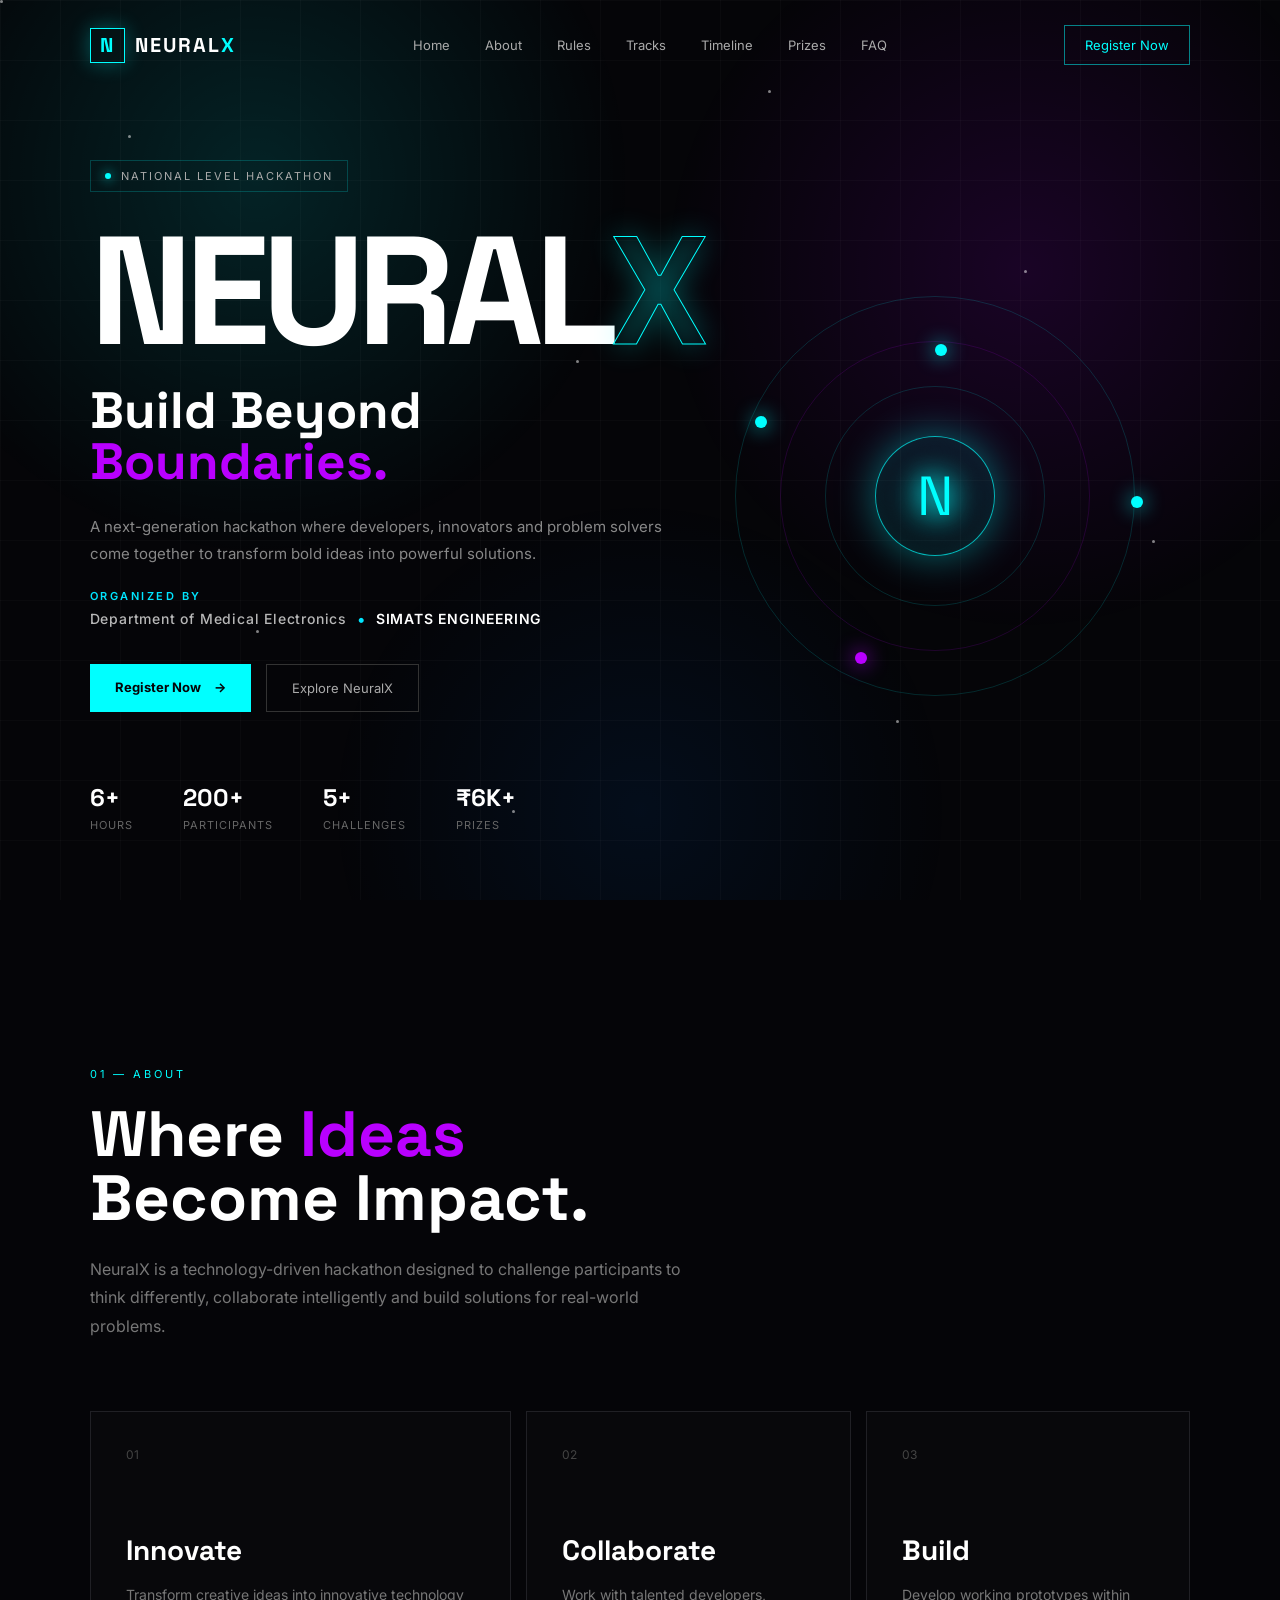
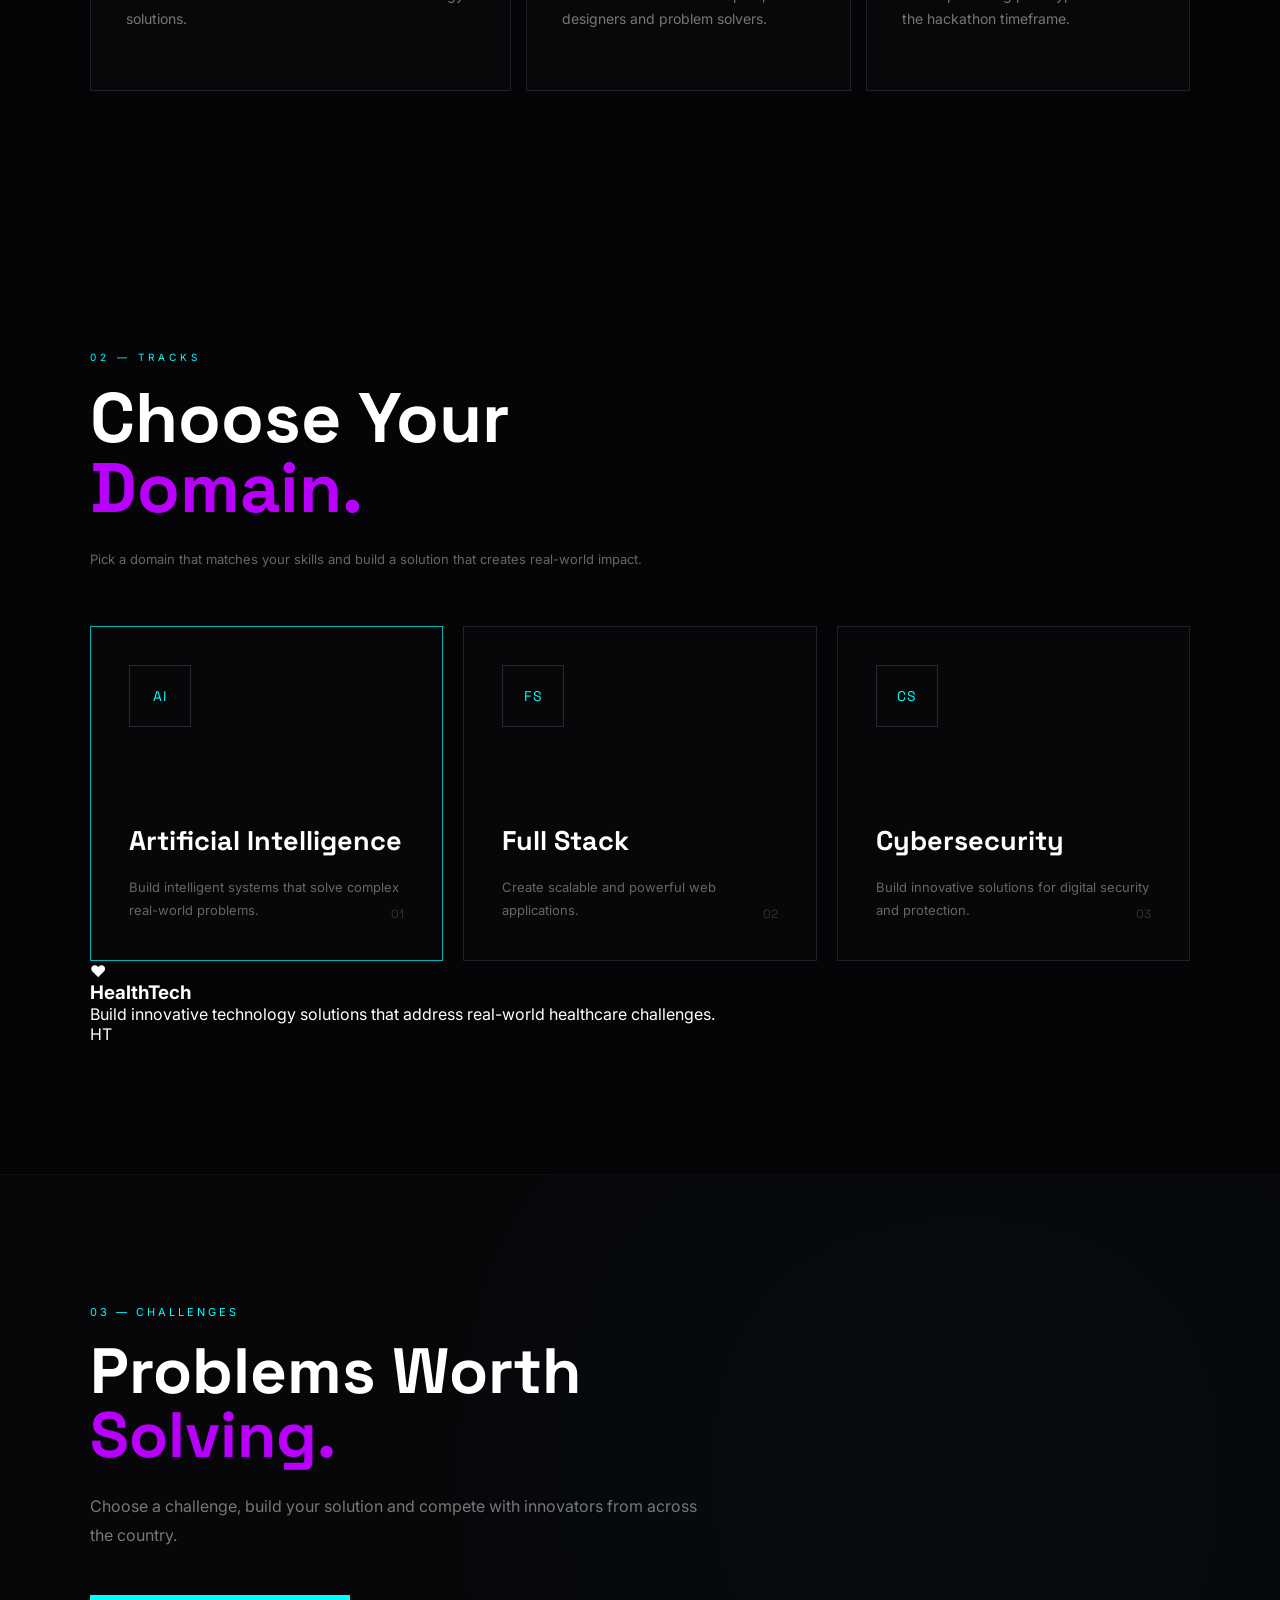
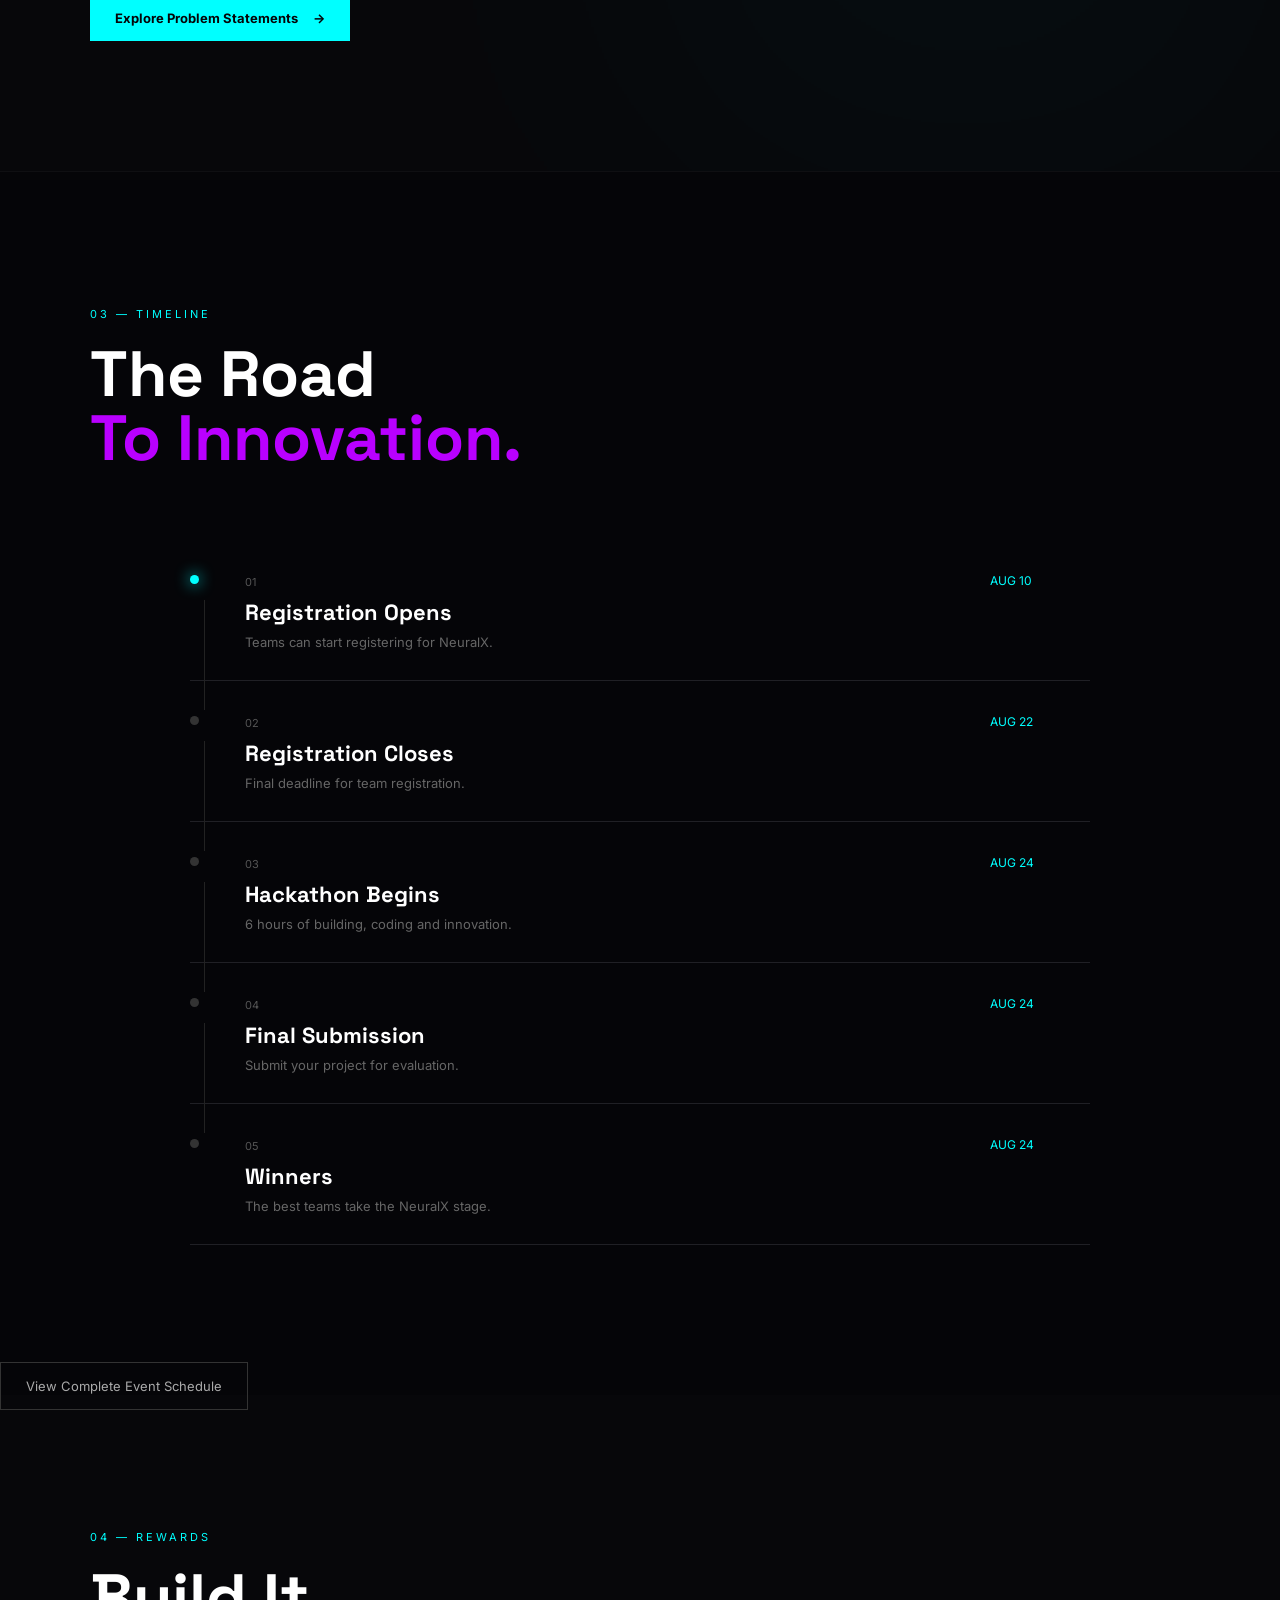
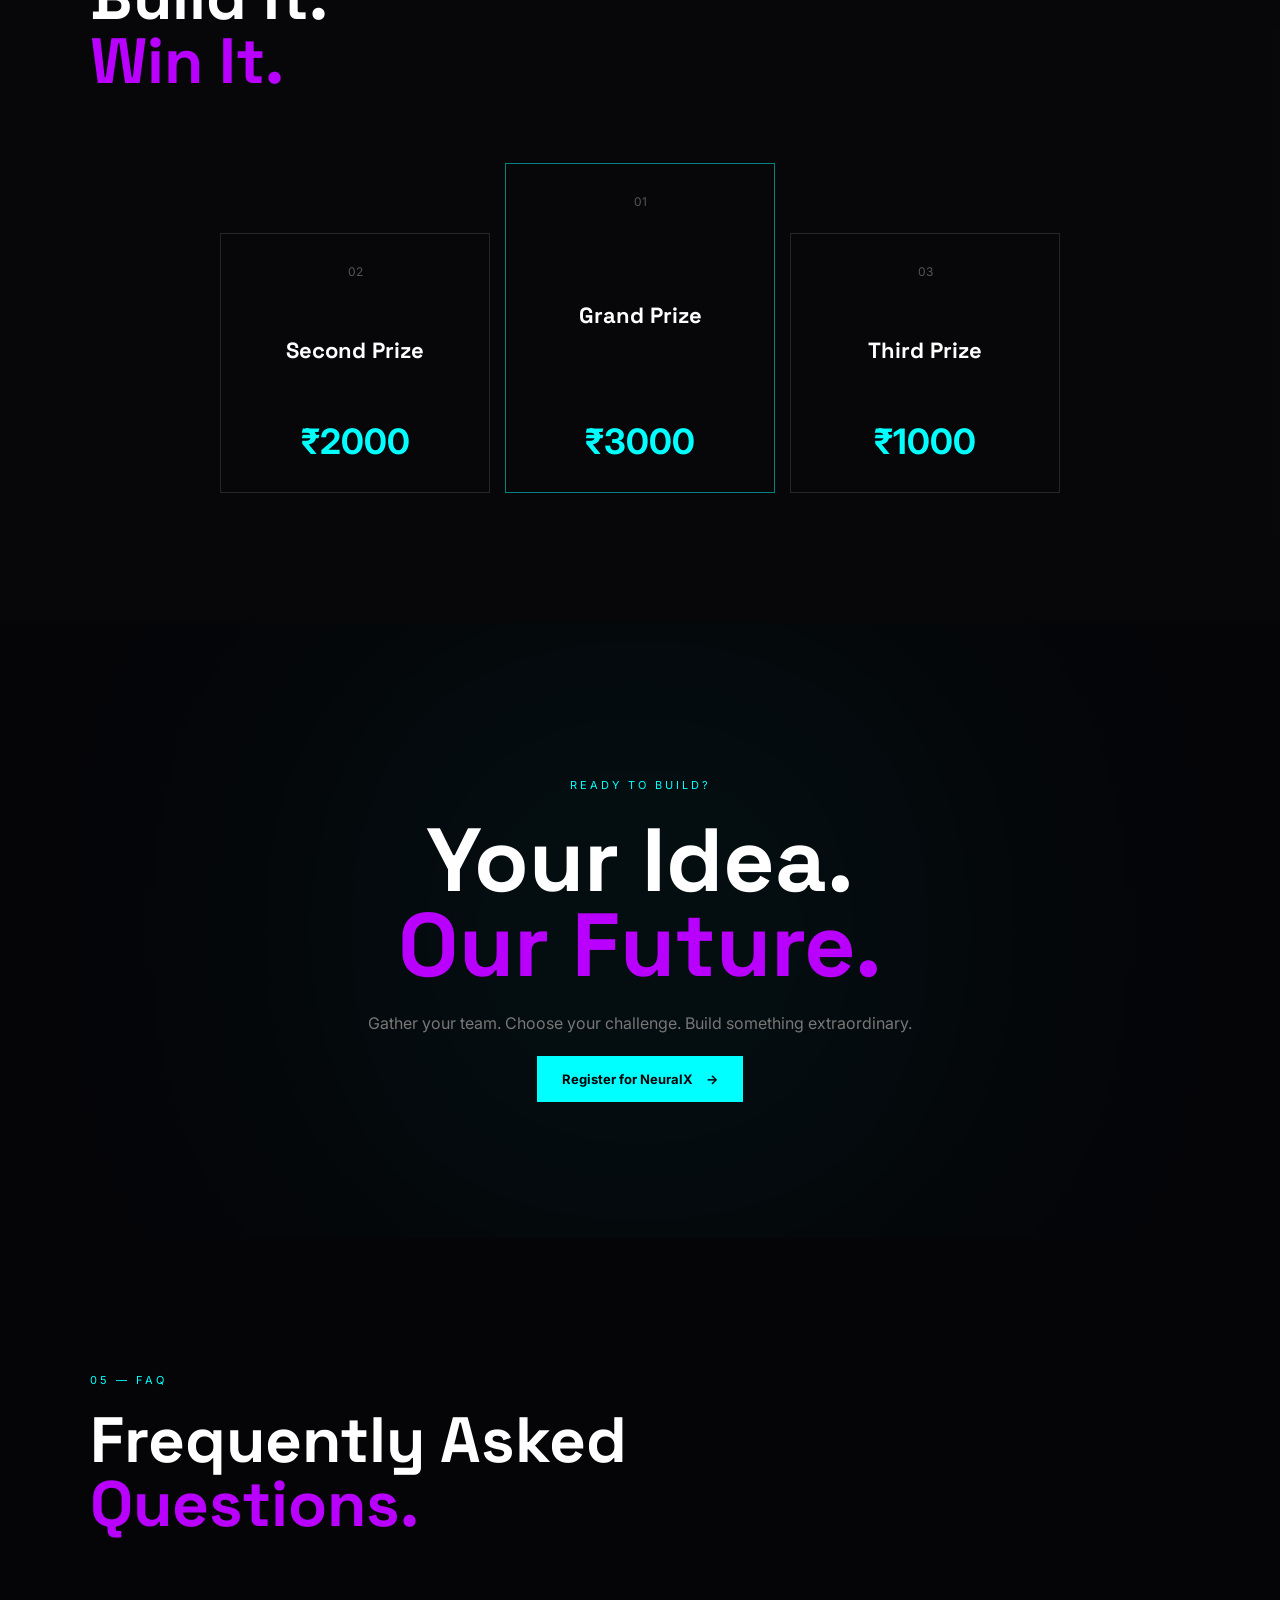
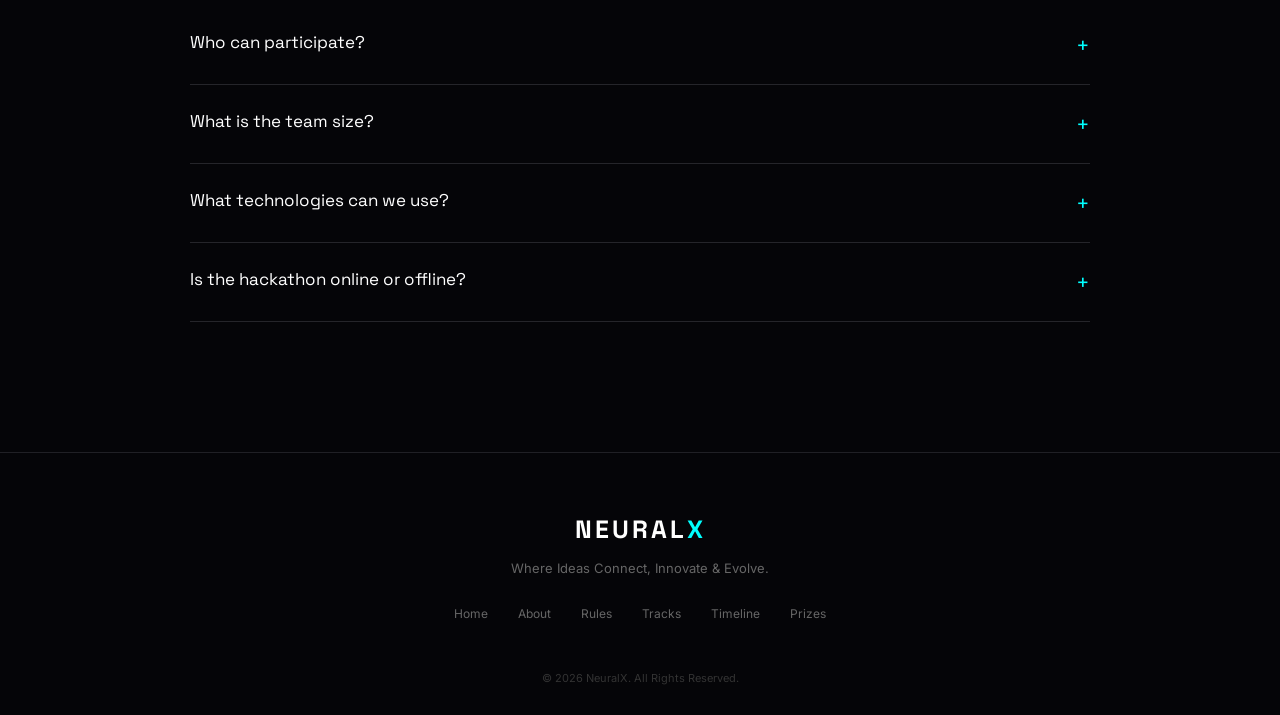
==== index.html @ 3125659c "Add HealthTech domain" ====
<!DOCTYPE html>
<html lang="en">

<head>
    <meta charset="UTF-8">
    <meta name="viewport" content="width=device-width, initial-scale=1.0">

    <title>NeuralX | Hackathon</title>

    <link rel="stylesheet" href="style.css">

    <link
        href="https://fonts.googleapis.com/css2?family=Inter:wght@400;500;600;700;800&family=Space+Grotesk:wght@400;500;600;700&display=swap"
        rel="stylesheet">
</head>

<body>

    <!-- Background -->
    <div class="background-grid"></div>

    <div class="particles">
        <span></span>
        <span></span>
        <span></span>
        <span></span>
        <span></span>
        <span></span>
        <span></span>
        <span></span>
        <span></span>
    </div>

    <!-- Navigation -->
    <header class="navbar">

        <div class="logo">
            <span class="logo-symbol">N</span>
            <span>NEURAL<span>X</span></span>
        </div>

        <nav>
            <a href="#home">Home</a>
            <a href="#about">About</a>
            <a href="pages/rules.html">Rules</a>
            <a href="#tracks">Tracks</a>
            <a href="#timeline">Timeline</a>
            <a href="#prizes">Prizes</a>
            <a href="#faq">FAQ</a>
        </nav>

        <a href="pages/register.html" class="nav-button">
            Register Now
        </a>

    </header>

    <!-- Hero Section -->
    <section class="hero" id="home">

        <div class="hero-content">

            <div class="event-tag">
                <span class="live-dot"></span>
                NATIONAL LEVEL HACKATHON
            </div>

            <h1>
                NEURAL<span>X</span>
            </h1>

            <h2>
                Build Beyond
                <span>Boundaries.</span>
            </h2>

            <p>
                A next-generation hackathon where developers,
                innovators and problem solvers come together to
                transform bold ideas into powerful solutions.
            </p>

            <div class="organizer-text">
    <span class="organizer-label">Organized by</span>
    <div class="organizer-name">
        Department of Medical Electronics
        <span class="organizer-divider">•</span>
        <strong>SIMATS ENGINEERING</strong>
    </div>
</div>

            <div class="hero-buttons">

                <a href="pages/register.html" class="primary-button">
                    Register Now
                    <span>→</span>
                </a>

                <a href="#about" class="secondary-button">
                    Explore NeuralX
                </a>

            </div>

            <div class="hero-info">

                <div>
                    <strong>6+</strong>
                    <span>Hours</span>
                </div>

                <div>
                    <strong>200+</strong>
                    <span>Participants</span>
                </div>

                <div>
                    <strong>5+</strong>
                    <span>Challenges</span>
                </div>

                <div>
                    <strong>₹6K+</strong>
                    <span>Prizes</span>
                </div>

            </div>

        </div>

        <!-- Neural Visual -->
        <div class="neural-visual">

            <div class="core">
                <span>N</span>
            </div>

            <div class="orbit orbit-one"></div>
            <div class="orbit orbit-two"></div>
            <div class="orbit orbit-three"></div>

            <div class="node node-one"></div>
            <div class="node node-two"></div>
            <div class="node node-three"></div>
            <div class="node node-four"></div>

        </div>

    </section>

    <!-- About -->
    <section class="section" id="about">

        <div class="section-heading">

            <span>01 — ABOUT</span>

            <h2>
                Where <span>Ideas</span><br>
                Become Impact.
            </h2>

            <p>
                NeuralX is a technology-driven hackathon designed
                to challenge participants to think differently,
                collaborate intelligently and build solutions
                for real-world problems.
            </p>

        </div>

        <div class="about-grid">

            <div class="about-card large">

                <div class="card-number">
                    01
                </div>

                <h3>
                    Innovate
                </h3>

                <p>
                    Transform creative ideas into innovative
                    technology solutions.
                </p>

            </div>

            <div class="about-card">

                <div class="card-number">
                    02
                </div>

                <h3>
                    Collaborate
                </h3>

                <p>
                    Work with talented developers, designers
                    and problem solvers.
                </p>

            </div>

            <div class="about-card">

                <div class="card-number">
                    03
                </div>

                <h3>
                    Build
                </h3>

                <p>
                    Develop working prototypes within the
                    hackathon timeframe.
                </p>

            </div>

        </div>

    </section>

<!-- ============================= -->
<!-- TRACKS -->
<!-- ============================= -->

<section class="tracks" id="tracks">

    <div class="section-heading">

        <span>
            02 — TRACKS
        </span>

        <h2>
            Choose Your
            <span>Domain.</span>
        </h2>

        <p>
            Pick a domain that matches your
            skills and build a solution that
            creates real-world impact.
        </p>

    </div>


    <div class="tracks-grid">


        <!-- TRACK 01 -->

        <div class="track-card active">

            <div class="track-icon">
                AI
            </div>


            <div class="track-content">

                <span class="track-number">
                    01
                </span>

                <h3>
                    Artificial Intelligence
                </h3>

                <p>
                    Build intelligent systems that
                    solve complex real-world problems.
                </p>

            </div>

        </div>



        <!-- TRACK 02 -->

        <div class="track-card">

            <div class="track-icon">
                FS
            </div>


            <div class="track-content">

                <span class="track-number">
                    02
                </span>

                <h3>
                    Full Stack
                </h3>

                <p>
                    Create scalable and powerful
                    web applications.
                </p>

            </div>

        </div>



        <!-- TRACK 03 -->

        <div class="track-card">

            <div class="track-icon">
                CS
            </div>


            <div class="track-content">

                <span class="track-number">
                    03
                </span>

                <h3>
                    Cybersecurity
                </h3>

                <p>
                    Build innovative solutions for
                    digital security and protection.
                </p>

            </div>

        </div>


    </div>
    <div class="domain-card">
    <div class="domain-icon">
        ❤️
    </div>

    <h3>HealthTech</h3>

    <p>
        Build innovative technology solutions
        that address real-world healthcare
        challenges.
    </p>

    <span class="domain-code">
        HT
    </span>
</div>
    

</section>

<section class="problem-preview">

    <div class="problem-preview-content">

        <div class="section-heading">

            <span>03 — CHALLENGES</span>

            <h2>
                Problems Worth<br>
                <span>Solving.</span>
            </h2>

            <p>
                Choose a challenge, build your solution
                and compete with innovators from across
                the country.
            </p>

        </div>

        <a
            href="pages/problems.html"
            class="primary-button"
        >
            Explore Problem Statements
            <span>→</span>
        </a>

    </div>

</section>

    <!-- Timeline -->
    <section class="section" id="timeline">

        <div class="section-heading">

            <span>03 — TIMELINE</span>

            <h2>
                The Road<br>
                <span>To Innovation.</span>
            </h2>

        </div>

        <div class="timeline">

            <div class="timeline-item active">

                <div class="timeline-dot"></div>

                <div class="timeline-content">

                    <span>01</span>

                    <h3>
                        Registration Opens
                    </h3>

                    <p>
                        Teams can start registering
                        for NeuralX.
                    </p>

                </div>

                <time>
                    AUG 10
                </time>

            </div>

            <div class="timeline-item">

                <div class="timeline-dot"></div>

                <div class="timeline-content">

                    <span>02</span>

                    <h3>
                        Registration Closes
                    </h3>

                    <p>
                        Final deadline for team
                        registration.
                    </p>

                </div>

                <time>
                    AUG 22
                </time>

            </div>

            <div class="timeline-item">

                <div class="timeline-dot"></div>

                <div class="timeline-content">

                    <span>03</span>

                    <h3>
                        Hackathon Begins
                    </h3>

                    <p>
                        6 hours of building,
                        coding and innovation.
                    </p>

                </div>

                <time>
                    AUG 24
                </time>

            </div>

            <div class="timeline-item">

                <div class="timeline-dot"></div>

                <div class="timeline-content">

                    <span>04</span>

                    <h3>
                        Final Submission
                    </h3>

                    <p>
                        Submit your project for
                        evaluation.
                    </p>

                </div>

                <time>
                    AUG 24
                </time>

            </div>

            <div class="timeline-item">

                <div class="timeline-dot"></div>

                <div class="timeline-content">

                    <span>05</span>

                    <h3>
                        Winners
                    </h3>

                    <p>
                        The best teams take
                        the NeuralX stage.
                    </p>

                </div>

                <time>
                    AUG 24
                </time>

            </div>

        </div>

    </section>

    <a
        href="pages/rules.html"
        class="secondary-button"
    >
        View Complete Event Schedule
    </a>

    <!-- Prizes -->
    <section class="section prizes-section" id="prizes">

        <div class="section-heading">

            <span>04 — REWARDS</span>

            <h2>
                Build It.<br>
                <span>Win It.</span>
            </h2>

        </div>

        <div class="prizes">

            <div class="prize-card second">

                <span class="prize-position">
                    02
                </span>

                <h3>
                    Second Prize
                </h3>

                <strong>
                    ₹2000
                </strong>

            </div>

            <div class="prize-card first">

                <span class="prize-position">
                    01
                </span>

                <h3>
                    Grand Prize
                </h3>

                <strong>
                    ₹3000
                </strong>

            </div>

            <div class="prize-card third">

                <span class="prize-position">
                    03
                </span>

                <h3>
                    Third Prize
                </h3>

                <strong>
                    ₹1000
                </strong>

            </div>

        </div>

    </section>

    <!-- Register CTA -->
    <section class="register-section" id="register">

        <div class="register-content">

            <span>
                READY TO BUILD?
            </span>

            <h2>
                Your Idea.<br>
                <span>Our Future.</span>
            </h2>

            <p>
                Gather your team. Choose your challenge.
                Build something extraordinary.
            </p>

            <a
                href="pages/register.html"
                class="primary-button"
            >
                Register for NeuralX
                <span>→</span>
            </a>

        </div>

    </section>

    <!-- FAQ -->
    <section class="section faq-section" id="faq">

        <div class="section-heading">

            <span>05 — FAQ</span>

            <h2>
                Frequently Asked<br>
                <span>Questions.</span>
            </h2>

        </div>

        <div class="faq-container">

            <div class="faq-item">

                <button class="faq-question">
                    Who can participate?
                    <span>+</span>
                </button>

                <div class="faq-answer">
                    Students, developers, designers and
                    technology enthusiasts can participate.
                </div>

            </div>

            <div class="faq-item">

                <button class="faq-question">
                    What is the team size?
                    <span>+</span>
                </button>

                <div class="faq-answer">
                    Teams can consist of 2 to 4 members.
                </div>

            </div>

            <div class="faq-item">

                <button class="faq-question">
                    What technologies can we use?
                    <span>+</span>
                </button>

                <div class="faq-answer">
                    You can use any suitable programming
                    language, framework or technology.
                </div>

            </div>

            <div class="faq-item">

                <button class="faq-question">
                    Is the hackathon online or offline?
                    <span>+</span>
                </button>

                <div class="faq-answer">
                    Event mode and venue details will be
                    announced by the organizers.
                </div>

            </div>

        </div>

    </section>

    <!-- Footer -->
    <footer>

        <div class="footer-logo">
            NEURAL<span>X</span>
        </div>

        <p>
            Where Ideas Connect, Innovate & Evolve.
        </p>

        <div class="footer-links">

            <a href="#home">Home</a>
            <a href="#about">About</a>
            <a href="pages/rules.html">Rules</a>
            <a href="#tracks">Tracks</a>
            <a href="#timeline">Timeline</a>
            <a href="#prizes">Prizes</a>

        </div>

        <div class="copyright">
            © 2026 NeuralX. All Rights Reserved.
        </div>

    </footer>

    <script src="script.js"></script>

</body>

</html>
---- style.css ----
* {
    margin: 0;
    padding: 0;
    box-sizing: border-box;
}

html {
    scroll-behavior: smooth;
}

body {
    font-family: "Inter", sans-serif;
    background: #050508;
    color: #ffffff;
    overflow-x: hidden;
}

a {
    text-decoration: none;
    color: inherit;
}


/* ============================= */
/* BACKGROUND */
/* ============================= */

.background-grid {
    position: fixed;
    inset: 0;
    z-index: -5;

    background-image:
        linear-gradient(rgba(255,255,255,0.025) 1px, transparent 1px),
        linear-gradient(90deg, rgba(255,255,255,0.025) 1px, transparent 1px);

    background-size: 60px 60px;
}

.background-grid::after {
    content: "";

    position: absolute;
    inset: 0;

    background:
        radial-gradient(
            circle at 20% 20%,
            rgba(0, 255, 255, 0.12),
            transparent 30%
        ),
        radial-gradient(
            circle at 80% 30%,
            rgba(180, 0, 255, 0.12),
            transparent 30%
        ),
        radial-gradient(
            circle at 50% 90%,
            rgba(0, 120, 255, 0.08),
            transparent 30%
        );
}


/* ============================= */
/* PARTICLES */
/* ============================= */

.particles span {
    position: fixed;

    width: 3px;
    height: 3px;

    background: #ffffff;

    border-radius: 50%;

    opacity: 0.5;

    z-index: -2;

    animation: floatParticle 8s infinite ease-in-out;
}

.particles span:nth-child(1) {
    top: 15%;
    left: 10%;
}

.particles span:nth-child(2) {
    top: 30%;
    left: 80%;
    animation-delay: 1s;
}

.particles span:nth-child(3) {
    top: 70%;
    left: 20%;
    animation-delay: 2s;
}

.particles span:nth-child(4) {
    top: 80%;
    left: 70%;
    animation-delay: 3s;
}

.particles span:nth-child(5) {
    top: 40%;
    left: 45%;
    animation-delay: 4s;
}

.particles span:nth-child(6) {
    top: 60%;
    left: 90%;
    animation-delay: 5s;
}

.particles span:nth-child(7) {
    top: 10%;
    left: 60%;
    animation-delay: 6s;
}

.particles span:nth-child(8) {
    top: 90%;
    left: 40%;
    animation-delay: 7s;
}

@keyframes floatParticle {

    0%,
    100% {
        transform: translateY(0);
        opacity: 0.3;
    }

    50% {
        transform: translateY(-30px);
        opacity: 1;
    }
}


/* ============================= */
/* NAVBAR */
/* ============================= */

.navbar {
    width: 100%;

    display: flex;
    align-items: center;
    justify-content: space-between;

    padding: 25px 7%;

    position: absolute;
    top: 0;
    left: 0;

    z-index: 100;
}

.logo {
    display: flex;
    align-items: center;
    gap: 10px;

    font-family: "Space Grotesk", sans-serif;

    font-size: 20px;
    font-weight: 700;

    letter-spacing: 2px;
}

.logo span span,
.footer-logo span {
    color: #00ffff;
}

.logo-symbol {
    width: 35px;
    height: 35px;

    display: flex;
    align-items: center;
    justify-content: center;

    border: 1px solid #00ffff;

    color: #00ffff;

    box-shadow: 0 0 20px rgba(0,255,255,0.3);
}

.navbar nav {
    display: flex;
    gap: 35px;
}

.navbar nav a {
    color: #aaa;

    font-size: 13px;

    transition: 0.3s;
}

.navbar nav a:hover {
    color: #00ffff;
}

.nav-button {
    padding: 11px 20px;

    border: 1px solid rgba(0,255,255,0.5);

    color: #00ffff;

    font-size: 13px;

    transition: 0.3s;
}

.nav-button:hover {
    background: #00ffff;
    color: #050508;

    box-shadow: 0 0 25px rgba(0,255,255,0.4);
}
/* ============================= */
/* PROBLEM PREVIEW */
/* ============================= */

.problem-preview {
    width: 100%;

    padding: 130px 7%;

    position: relative;

    background: rgba(255, 255, 255, 0.01);

    border-top: 1px solid rgba(255, 255, 255, 0.03);
    border-bottom: 1px solid rgba(255, 255, 255, 0.03);

    overflow: hidden;
}


/* Background glow */

.problem-preview::before {
    content: "";

    position: absolute;

    width: 500px;
    height: 500px;

    top: 50%;
    right: 5%;

    transform: translateY(-50%);

    background: #00ffff;

    filter: blur(180px);

    opacity: 0.04;

    pointer-events: none;
}


/* Content alignment */

.problem-preview-content {
    width: 100%;

    max-width: 1250px;

    margin: 0 auto;

    position: relative;

    z-index: 2;
}


/* Heading */

.problem-preview .section-heading {
    width: 100%;

    max-width: 700px;

    margin-bottom: 35px;
}


/* Heading label */

.problem-preview .section-heading > span {
    display: block;

    margin-bottom: 20px;
}


/* Heading */

.problem-preview .section-heading h2 {
    margin-top: 0;
}


/* Description */

.problem-preview .section-heading p {
    max-width: 620px;

    margin-top: 25px;
}


/* Button */

.problem-preview .primary-button {
    display: inline-flex;

    align-items: center;

    justify-content: center;

    gap: 10px;

    margin-top: 10px;
}


/* Button arrow */

.problem-preview .primary-button span {
    margin-left: 5px;
}


/* ============================= */
/* RESPONSIVE */
/* ============================= */

@media (max-width: 1000px) {

    .problem-preview {
        padding: 110px 7%;
    }

}


@media (max-width: 650px) {

    .problem-preview {
        padding: 90px 5%;
    }

    .problem-preview .section-heading {
        max-width: 100%;
    }

}

/* ============================= */
/* HERO */
/* ============================= */

.hero {
    min-height: 100vh;

    padding: 160px 7% 100px;

    display: flex;
    align-items: center;
    justify-content: space-between;

    position: relative;
}

.hero-content {
    width: 55%;

    position: relative;

    z-index: 2;
}

.event-tag {
    display: inline-flex;
    align-items: center;
    gap: 10px;

    padding: 8px 14px;

    border: 1px solid rgba(0,255,255,0.2);

    color: #aaa;

    font-size: 11px;

    letter-spacing: 2px;
}

.live-dot {
    width: 6px;
    height: 6px;

    border-radius: 50%;

    background: #00ffff;

    box-shadow: 0 0 12px #00ffff;
}

.hero h1 {
    font-family: "Space Grotesk", sans-serif;

    font-size: clamp(70px, 12vw, 170px);

    line-height: 0.9;

    margin-top: 30px;

    letter-spacing: -8px;
}

.hero h1 span {
    color: transparent;

    -webkit-text-stroke: 1px #00ffff;

    text-shadow: 0 0 30px rgba(0,255,255,0.3);
}

.hero h2 {
    font-family: "Space Grotesk", sans-serif;

    font-size: clamp(30px, 4vw, 55px);

    margin-top: 25px;

    line-height: 1;
}

.hero h2 span {
    color: #b900ff;
}

.hero p {
    color: #888;

    max-width: 600px;

    margin-top: 25px;

    line-height: 1.8;

    font-size: 15px;
}

.hero-buttons {
    display: flex;
    gap: 15px;

    margin-top: 35px;
}

.primary-button,
.secondary-button {
    padding: 15px 25px;

    font-size: 13px;

    transition: 0.3s;
}

.primary-button {
    background: #00ffff;

    color: #050508;

    font-weight: 700;
}

.primary-button:hover {
    box-shadow: 0 0 35px rgba(0,255,255,0.5);

    transform: translateY(-3px);
}

.primary-button span {
    margin-left: 10px;
}

.secondary-button {
    border: 1px solid #333;

    color: #aaa;
}

.secondary-button:hover {
    border-color: #b900ff;
    color: #ffffff;
}

.hero-info {
    display: flex;

    gap: 50px;

    margin-top: 70px;
}

.hero-info div {
    display: flex;
    flex-direction: column;

    gap: 5px;
}

.hero-info strong {
    font-size: 24px;

    font-family: "Space Grotesk";
}

.hero-info span {
    color: #666;

    font-size: 11px;

    text-transform: uppercase;

    letter-spacing: 1px;
}


/* ============================= */
/* NEURAL VISUAL */
/* ============================= */

.neural-visual {
    width: 400px;
    height: 400px;

    position: relative;

    margin-right: 5%;
}

.core {
    position: absolute;

    top: 50%;
    left: 50%;

    transform: translate(-50%, -50%);

    width: 120px;
    height: 120px;

    border-radius: 50%;

    display: flex;
    align-items: center;
    justify-content: center;

    background:
        radial-gradient(
            circle,
            rgba(0,255,255,0.3),
            rgba(0,255,255,0.03) 60%,
            transparent 70%
        );

    border: 1px solid rgba(0,255,255,0.7);

    box-shadow:
        0 0 40px rgba(0,255,255,0.4),
        inset 0 0 30px rgba(0,255,255,0.2);

    z-index: 5;
}

.core span {
    font-family: "Space Grotesk";

    font-size: 55px;

    color: #00ffff;

    text-shadow: 0 0 25px #00ffff;
}

.orbit {
    position: absolute;

    top: 50%;
    left: 50%;

    transform: translate(-50%, -50%);

    border: 1px solid rgba(0,255,255,0.15);

    border-radius: 50%;
}

.orbit-one {
    width: 220px;
    height: 220px;

    animation: rotate 12s linear infinite;
}

.orbit-two {
    width: 310px;
    height: 310px;

    border-color: rgba(185,0,255,0.15);

    animation: rotateReverse 18s linear infinite;
}

.orbit-three {
    width: 400px;
    height: 400px;

    animation: rotate 25s linear infinite;
}

.node {
    position: absolute;

    width: 12px;
    height: 12px;

    border-radius: 50%;

    background: #00ffff;

    box-shadow: 0 0 20px #00ffff;

    z-index: 10;
}

.node-one {
    top: 12%;
    left: 50%;
}

.node-two {
    top: 50%;
    right: -2%;
}

.node-three {
    bottom: 8%;
    left: 30%;

    background: #b900ff;

    box-shadow: 0 0 20px #b900ff;
}

.node-four {
    top: 30%;
    left: 5%;
}

@keyframes rotate {

    from {
        transform: translate(-50%, -50%) rotate(0deg);
    }

    to {
        transform: translate(-50%, -50%) rotate(360deg);
    }
}

@keyframes rotateReverse {

    from {
        transform: translate(-50%, -50%) rotate(360deg);
    }

    to {
        transform: translate(-50%, -50%) rotate(0deg);
    }
}


/* ============================= */
/* GENERAL SECTIONS */
/* ============================= */

.section {
    padding: 130px 7%;
}

.section-heading {
    max-width: 700px;

    margin-bottom: 70px;
}

.section-heading > span {
    color: #00ffff;

    font-size: 11px;

    letter-spacing: 3px;
}

.section-heading h2 {
    font-family: "Space Grotesk";

    font-size: clamp(40px, 5vw, 70px);

    line-height: 1;

    margin-top: 20px;
}

.section-heading h2 span {
    color: #b900ff;
}

.section-heading p {
    color: #777;

    line-height: 1.8;

    margin-top: 25px;

    max-width: 600px;
}


/* ============================= */
/* ABOUT */
/* ============================= */

.about-grid {
    display: grid;

    grid-template-columns: 1.3fr 1fr 1fr;

    gap: 15px;
}

.about-card {
    min-height: 280px;

    padding: 35px;

    border: 1px solid #202025;

    background: rgba(255,255,255,0.015);

    position: relative;

    transition: 0.4s;
}

.about-card:hover {
    border-color: #00ffff;

    transform: translateY(-5px);
}

.card-number {
    color: #444;

    font-size: 12px;

    margin-bottom: 70px;
}

.about-card h3 {
    font-family: "Space Grotesk";

    font-size: 28px;
}

.about-card p {
    color: #777;

    line-height: 1.7;

    margin-top: 15px;

    font-size: 14px;
}


/* ============================= */
/* TRACKS */
/* ============================= */

.tracks-section {
    background: rgba(255,255,255,0.01);
}

.tracks-grid {
    display: grid;

    grid-template-columns: repeat(3, 1fr);

    gap: 15px;
}

.track-card {
    min-height: 270px;

    padding: 30px;

    border: 1px solid #202025;

    position: relative;

    overflow: hidden;

    transition: 0.4s;
}

.track-card::before {
    content: "";

    position: absolute;

    width: 150px;
    height: 150px;

    top: -80px;
    right: -80px;

    background: #00ffff;

    filter: blur(100px);

    opacity: 0;

    transition: 0.4s;
}

.track-card:hover {
    border-color: #00ffff;

    transform: translateY(-5px);
}

.track-card:hover::before {
    opacity: 0.2;
}

.track-icon {
    width: 50px;
    height: 50px;

    display: flex;
    align-items: center;
    justify-content: center;

    border: 1px solid #333;

    color: #00ffff;

    font-size: 12px;

    margin-bottom: 40px;
}

.track-card h3 {
    font-family: "Space Grotesk";

    font-size: 23px;
}

.track-card p {
    color: #777;

    font-size: 13px;

    line-height: 1.7;

    margin-top: 15px;

    max-width: 300px;
}

.track-number {
    position: absolute;

    bottom: 25px;
    right: 30px;

    color: #333;

    font-size: 12px;
}


/* ============================= */
/* TIMELINE */
/* ============================= */

.timeline {
    max-width: 900px;

    margin: auto;
}

.timeline-item {
    display: grid;

    grid-template-columns: 30px 1fr 100px;

    gap: 25px;

    padding: 30px 0;

    border-bottom: 1px solid #202025;

    position: relative;
}

.timeline-item::before {
    content: "";

    position: absolute;

    left: 14px;
    top: 60px;
    bottom: -30px;

    width: 1px;

    background: #222;
}

.timeline-item:last-child::before {
    display: none;
}

.timeline-dot {
    width: 9px;
    height: 9px;

    border-radius: 50%;

    background: #333;

    margin-top: 5px;
}

.timeline-item.active .timeline-dot {
    background: #00ffff;

    box-shadow: 0 0 15px #00ffff;
}

.timeline-content span {
    color: #555;

    font-size: 11px;
}

.timeline-content h3 {
    font-family: "Space Grotesk";

    margin-top: 8px;

    font-size: 22px;
}

.timeline-content p {
    color: #666;

    font-size: 13px;

    margin-top: 8px;
}

.timeline-item time {
    color: #00ffff;

    font-size: 12px;

    padding-top: 3px;
}


/* ============================= */
/* PRIZES */
/* ============================= */

.prizes-section {
    background: rgba(255,255,255,0.01);
}

.prizes {
    display: flex;

    align-items: end;
    justify-content: center;

    gap: 15px;

    max-width: 900px;

    margin: auto;
}

.prize-card {
    width: 30%;

    min-height: 260px;

    padding: 30px;

    border: 1px solid #25252b;

    display: flex;

    flex-direction: column;

    justify-content: space-between;

    text-align: center;

    transition: 0.4s;
}

.prize-card:hover {
    transform: translateY(-8px);
}

.prize-card.first {
    min-height: 330px;

    border-color: rgba(0,255,255,0.5);
}

.prize-position {
    font-size: 12px;

    color: #555;
}

.prize-card h3 {
    font-family: "Space Grotesk";

    font-size: 22px;
}

.prize-card strong {
    font-size: 35px;

    color: #00ffff;
}


/* ============================= */
/* REGISTER */
/* ============================= */

.register-section {
    padding: 150px 7%;

    text-align: center;

    position: relative;

    overflow: hidden;
}

.register-section::before {
    content: "";

    position: absolute;

    width: 500px;
    height: 500px;

    left: 50%;
    top: 50%;

    transform: translate(-50%, -50%);

    background: #00ffff;

    filter: blur(180px);

    opacity: 0.07;
}

.register-content {
    position: relative;

    z-index: 2;
}

.register-content > span {
    color: #00ffff;

    font-size: 11px;

    letter-spacing: 3px;
}

.register-content h2 {
    font-family: "Space Grotesk";

    font-size: clamp(50px, 7vw, 100px);

    line-height: 0.95;

    margin: 25px 0;
}

.register-content h2 span {
    color: #b900ff;
}

.register-content p {
    color: #777;

    margin-bottom: 35px;
}


/* ============================= */
/* FAQ */
/* ============================= */

.faq-container {
    max-width: 900px;

    margin: auto;
}

.faq-item {
    border-bottom: 1px solid #25252a;
}

.faq-question {
    width: 100%;

    padding: 25px 0;

    background: none;

    border: none;

    color: white;

    font-family: "Space Grotesk";

    font-size: 17px;

    display: flex;

    justify-content: space-between;

    cursor: pointer;

    text-align: left;
}

.faq-question span {
    color: #00ffff;

    font-size: 22px;

    transition: 0.3s;
}

.faq-answer {
    max-height: 0;

    overflow: hidden;

    color: #666;

    font-size: 14px;

    line-height: 1.7;

    transition: 0.4s;
}

.faq-item.open .faq-answer {
    max-height: 150px;

    padding-bottom: 25px;
}

.faq-item.open .faq-question span {
    transform: rotate(45deg);
}


/* ============================= */
/* FOOTER */
/* ============================= */

footer {
    padding: 60px 7% 30px;

    border-top: 1px solid #202025;

    text-align: center;
}

.footer-logo {
    font-family: "Space Grotesk";

    font-size: 25px;

    font-weight: 700;

    letter-spacing: 3px;
}

footer p {
    color: #666;

    margin-top: 15px;

    font-size: 13px;
}

.footer-links {
    display: flex;

    justify-content: center;

    gap: 30px;

    margin-top: 30px;
}

.footer-links a {
    color: #666;

    font-size: 12px;
}

.footer-links a:hover {
    color: #00ffff;
}

.copyright {
    color: #333;

    font-size: 11px;

    margin-top: 50px;
}


/* ============================= */
/* RESPONSIVE */
/* ============================= */

@media (max-width: 1000px) {

    .navbar nav {
        display: none;
    }

    .hero {
        flex-direction: column;

        align-items: flex-start;

        padding-top: 150px;
    }

    .hero-content {
        width: 100%;
    }

    .neural-visual {
        margin: 80px auto 0;

        transform: scale(0.8);
    }

    .tracks-grid {
        grid-template-columns: repeat(2, 1fr);
    }

    .about-grid {
        grid-template-columns: 1fr;
    }

}


@media (max-width: 650px) {

    .navbar {
        padding: 20px 5%;
    }

    .nav-button {
        display: none;
    }

    .hero {
        padding-left: 5%;
        padding-right: 5%;
    }

    .hero h1 {
        letter-spacing: -4px;
    }

    .hero-info {
        gap: 20px;

        flex-wrap: wrap;
    }

    .hero-info strong {
        font-size: 20px;
    }

    .neural-visual {
        width: 300px;
        height: 300px;

        transform: scale(0.75);
    }

    .section {
        padding: 90px 5%;
    }

    .tracks-grid {
        grid-template-columns: 1fr;
    }

    .prizes {
        flex-direction: column;

        align-items: center;
    }

    .prize-card,
    .prize-card.first {
        width: 100%;

        min-height: 230px;
    }

    .timeline-item {
        grid-template-columns: 20px 1fr;

        gap: 15px;
    }

    .timeline-item time {
        grid-column: 2;

        padding-top: 0;
    }

    .hero-buttons {
        flex-direction: column;

        align-items: flex-start;
    }

    .footer-links {
        flex-wrap: wrap;
    }

}
/* ============================= */
/* TRACKS */
/* ============================= */

.tracks {
    width: 100%;

    padding: 130px 7%;

    position: relative;
}


.tracks .section-heading {
    max-width: 700px;

    margin-bottom: 55px;
}


.tracks .section-heading > span {
    display: block;

    color: #00ffff;

    font-size: 10px;

    letter-spacing: 4px;

    margin-bottom: 20px;
}


.tracks .section-heading h2 {
    font-family: "Space Grotesk", sans-serif;

    font-size: clamp(
        45px,
        6vw,
        70px
    );

    line-height: 1;

    margin: 0;
}


.tracks .section-heading h2 span {
    color: #b900ff;
}


.tracks .section-heading p {
    color: #666;

    font-size: 13px;

    line-height: 1.8;

    margin-top: 25px;

    max-width: 600px;
}


/* ============================= */
/* TRACK GRID */
/* ============================= */

.tracks-grid {
    width: 100%;

    max-width: 1250px;

    margin: 0 auto;

    display: grid;

    grid-template-columns:
        repeat(3, 1fr);

    gap: 20px;
}


/* ============================= */
/* TRACK CARD */
/* ============================= */

.track-card {
    min-height: 335px;

    padding: 38px;

    border: 1px solid #202025;

    background:
        rgba(
            255,
            255,
            255,
            0.012
        );

    position: relative;

    display: flex;

    flex-direction: column;

    justify-content: space-between;

    overflow: hidden;

    transition:
        transform 0.35s ease,
        border-color 0.35s ease;
}


.track-card::before {
    content: "";

    position: absolute;

    width: 250px;
    height: 250px;

    right: -140px;
    top: -140px;

    background: #00ffff;

    filter: blur(120px);

    opacity: 0;

    transition: 0.35s;
}


.track-card:hover {

    transform:
        translateY(-6px);

    border-color:
        rgba(
            0,
            255,
            255,
            0.45
        );
}


.track-card:hover::before {
    opacity: 0.08;
}


/* First card */

.track-card.active {
    border-color:
        rgba(
            0,
            255,
            255,
            0.7
        );
}


/* ============================= */
/* ICON */
/* ============================= */

.track-icon {
    width: 62px;
    height: 62px;

    display: flex;

    align-items: center;
    justify-content: center;

    border: 1px solid #29292f;

    color: #00ffff;

    font-family:
        "Space Grotesk",
        sans-serif;

    font-size: 14px;

    letter-spacing: 1px;
}


/* ============================= */
/* TRACK CONTENT */
/* ============================= */

.track-content {
    position: relative;

    margin-top: 45px;
}


.track-number {
    position: absolute;

    right: 0;
    bottom: 0;

    color: #333;

    font-family:
        "Space Grotesk",
        sans-serif;

    font-size: 12px;
}


.track-content h3 {
    font-family:
        "Space Grotesk",
        sans-serif;

    font-size: 27px;

    line-height: 1.2;

    margin-bottom: 18px;
}


.track-content p {
    max-width: 400px;

    color: #666;

    font-size: 13px;

    line-height: 1.8;
}


/* ============================= */
/* RESPONSIVE */
/* ============================= */

@media (max-width: 900px) {

    .tracks-grid {
        grid-template-columns:
            repeat(2, 1fr);
    }

}


@media (max-width: 600px) {

    .tracks {
        padding: 90px 5%;
    }


    .tracks-grid {
        grid-template-columns: 1fr;
    }


    .track-card {
        min-height: 300px;

        padding: 30px;
    }

}
.organizer-text {
    margin-top: 22px;
    margin-bottom: 24px;
    position: relative;
}

.organizer-label {
    display: block;
    margin-bottom: 6px;
    font-size: 11px;
    font-weight: 600;
    letter-spacing: 2.5px;
    text-transform: uppercase;
    color: #00e5ff;
}

.organizer-name {
    display: flex;
    align-items: center;
    gap: 10px;
    font-size: 14px;
    font-weight: 500;
    letter-spacing: 0.8px;
    color: #b8b8b8;
}

.organizer-name strong {
    color: #ffffff;
    font-weight: 600;
}

.organizer-divider {
    color: #00e5ff;
    font-size: 16px;
}
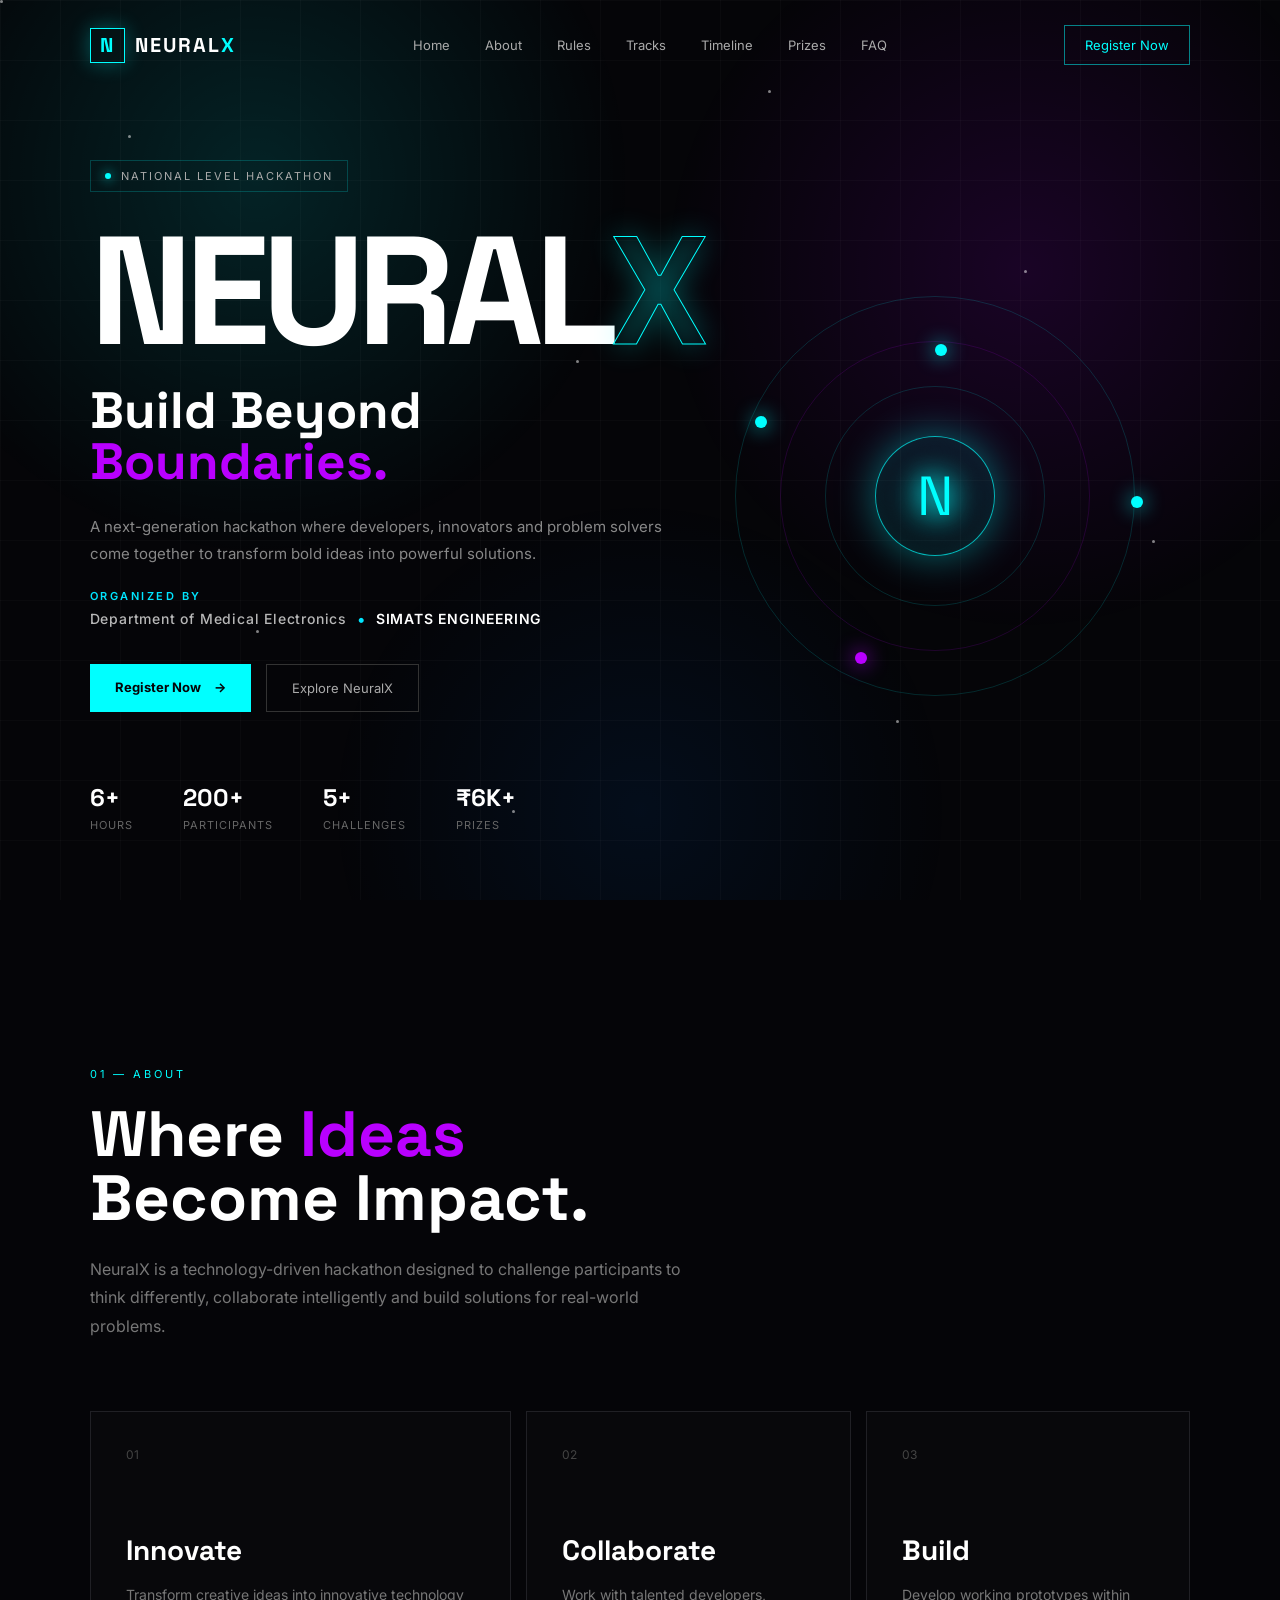
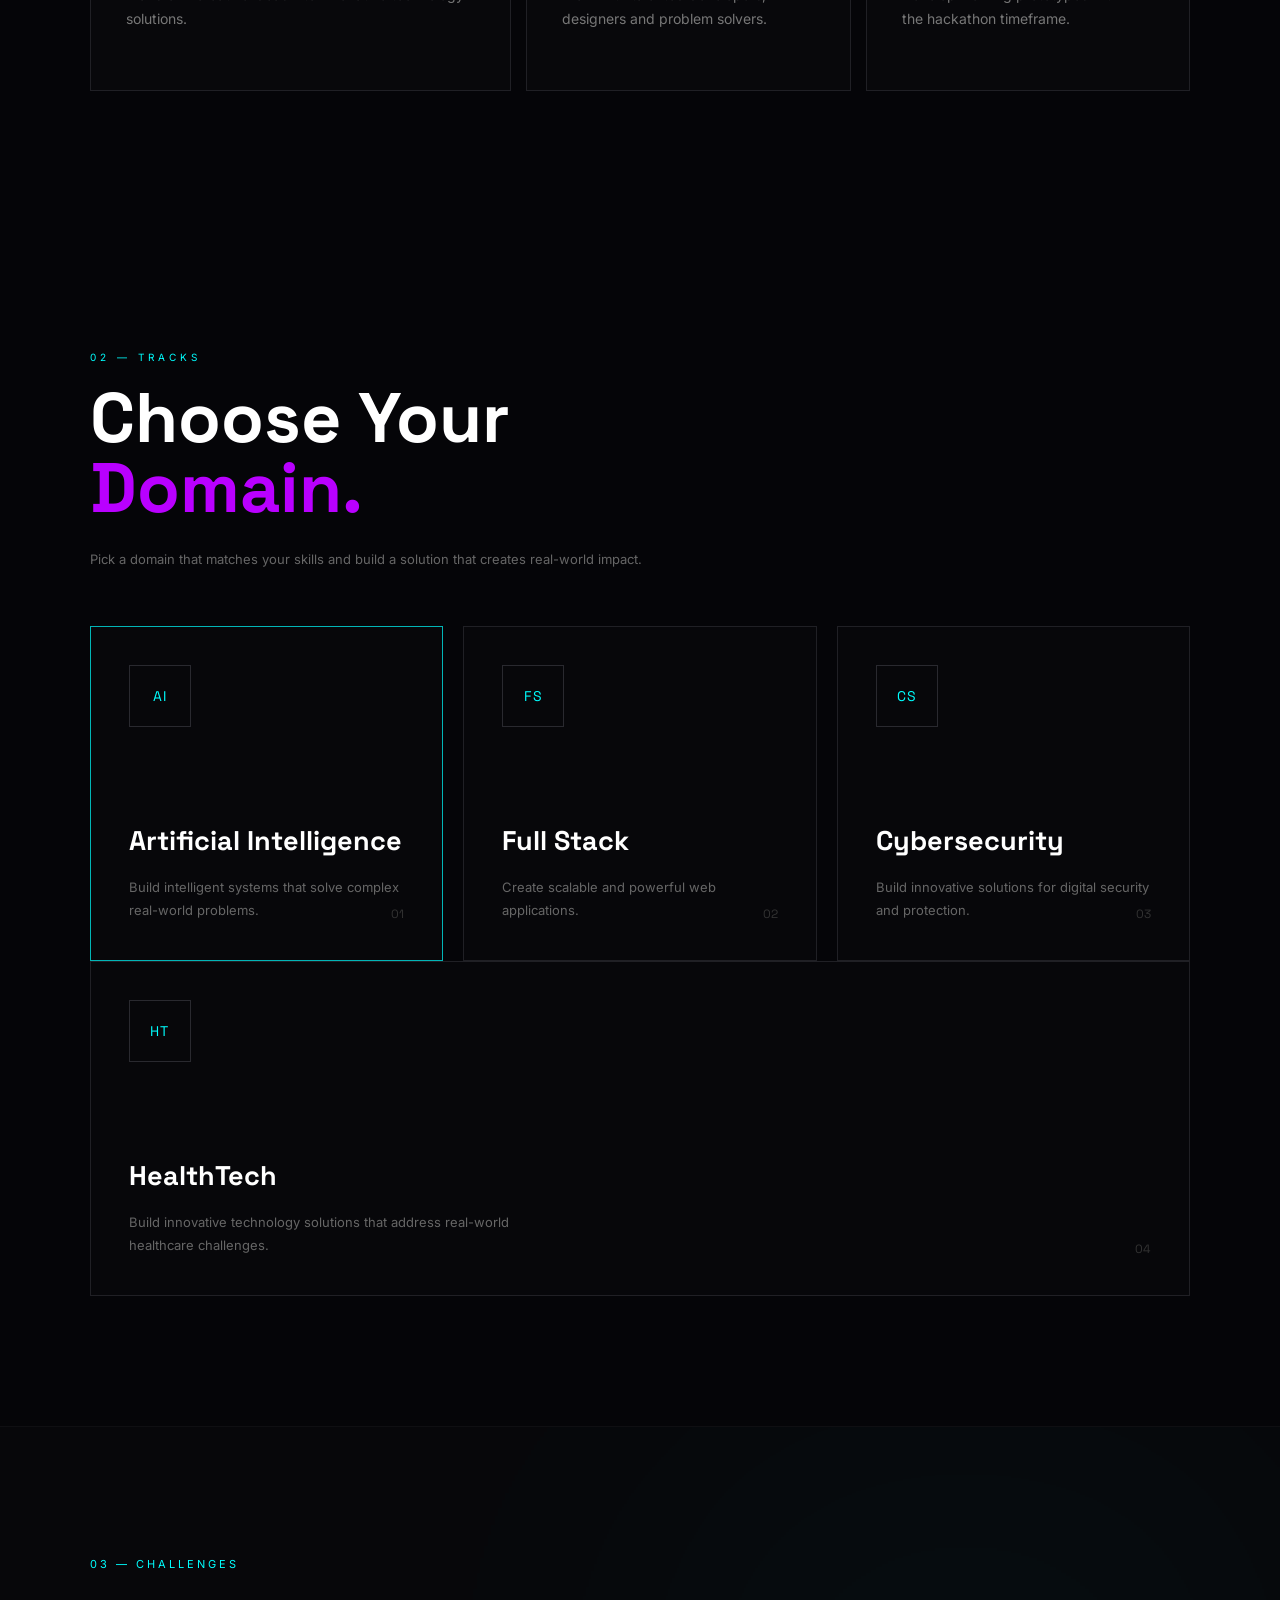
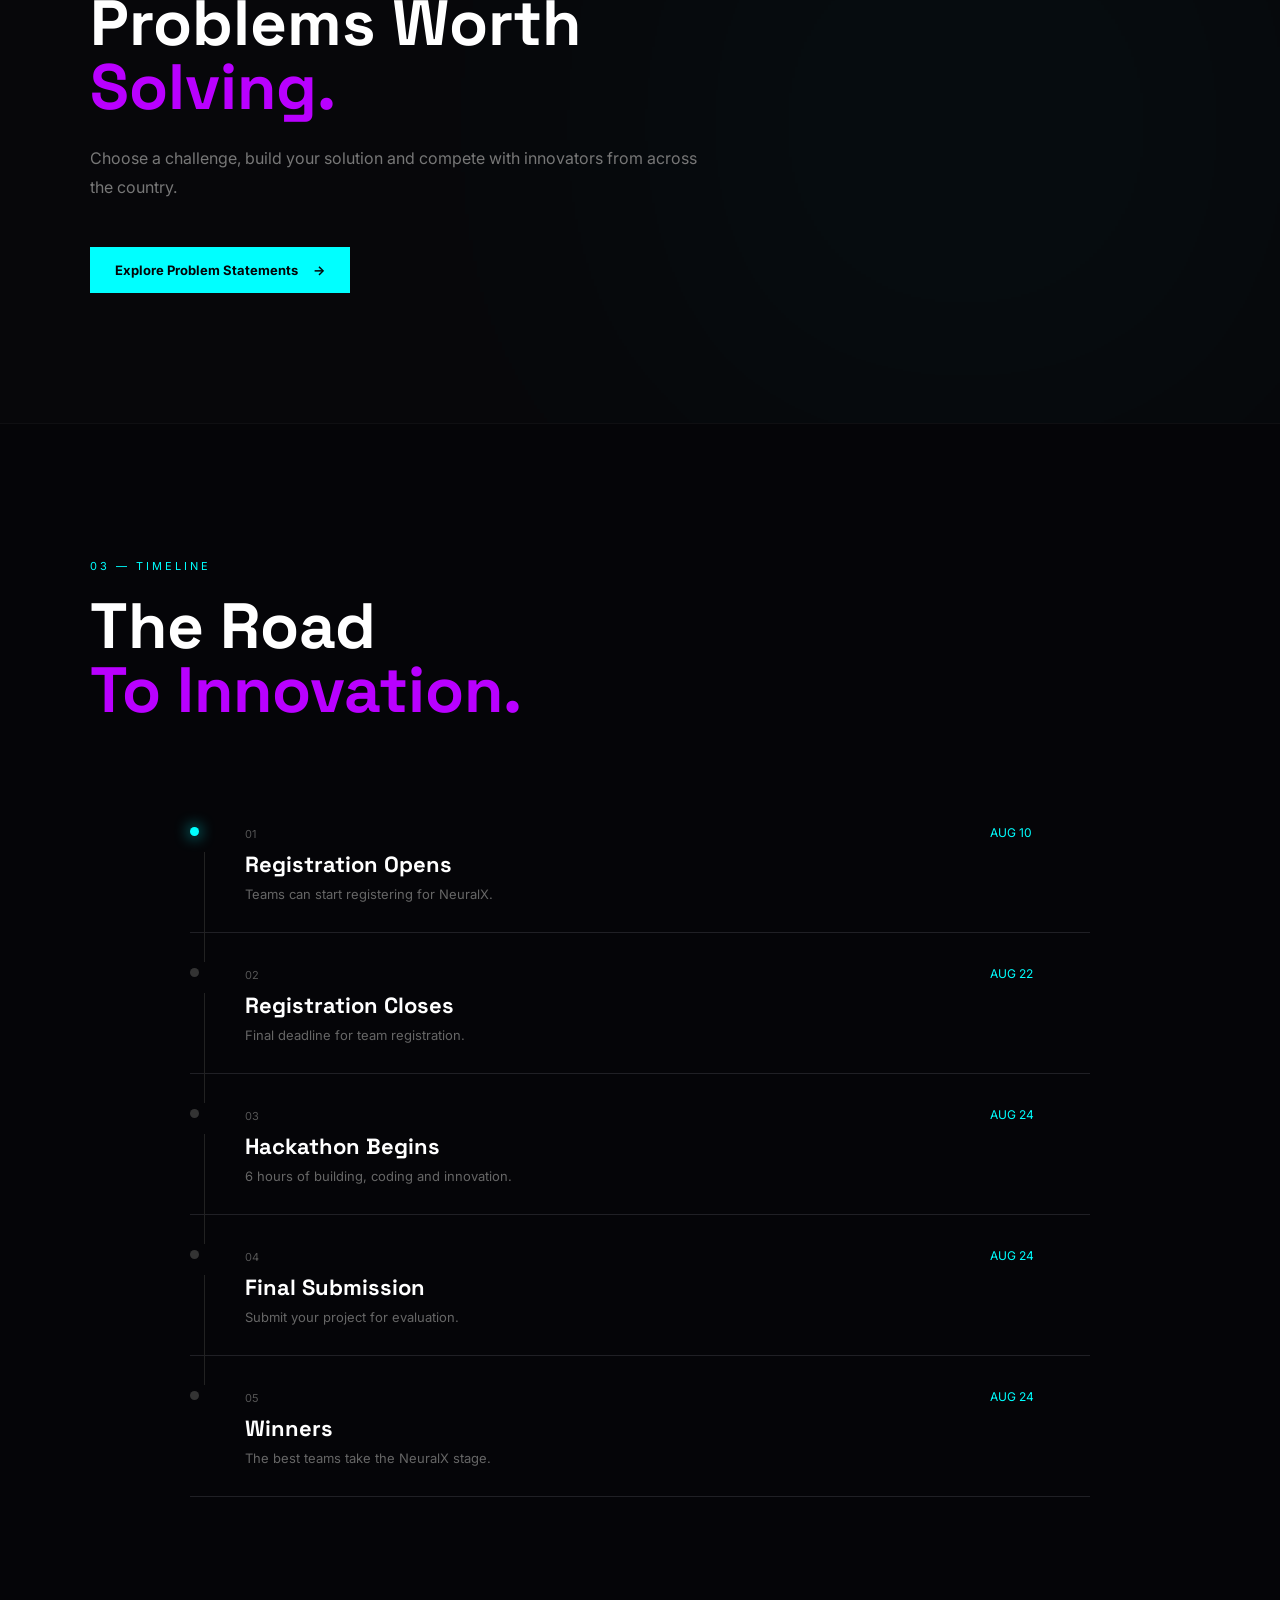
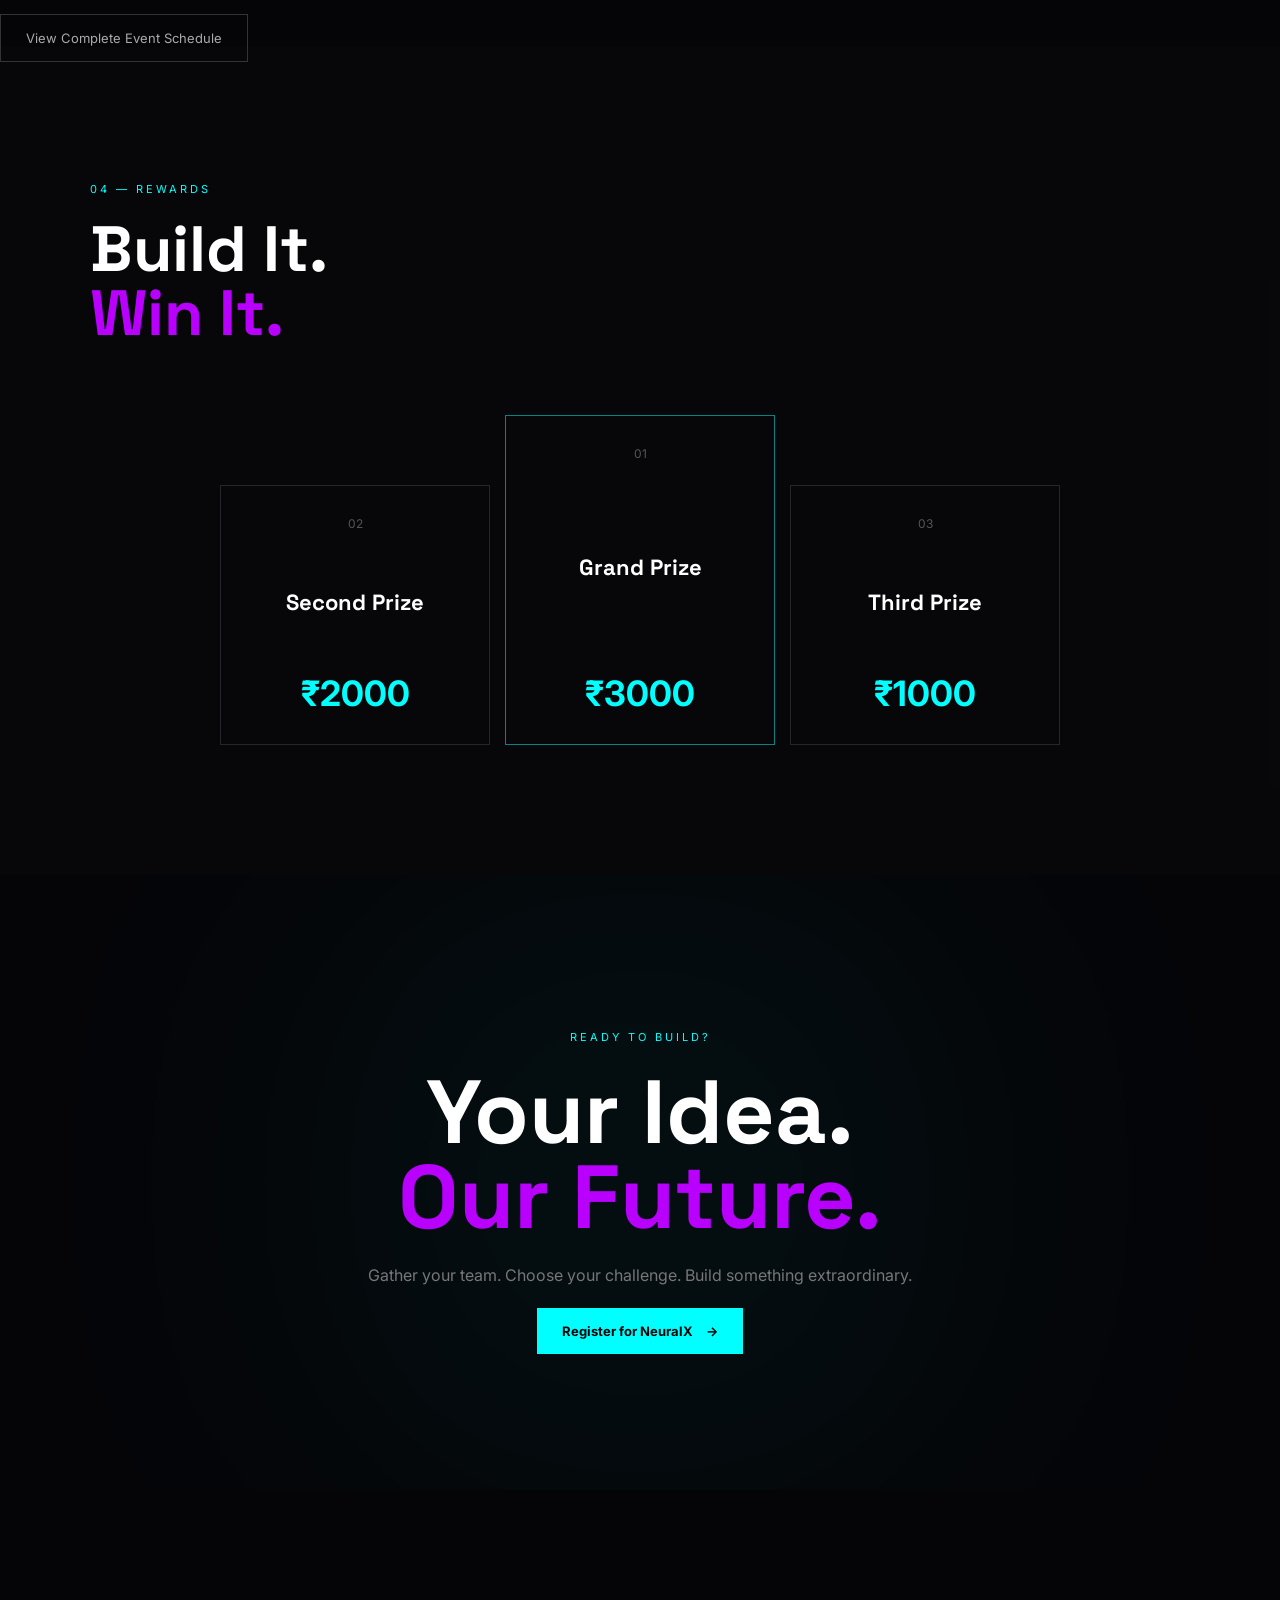
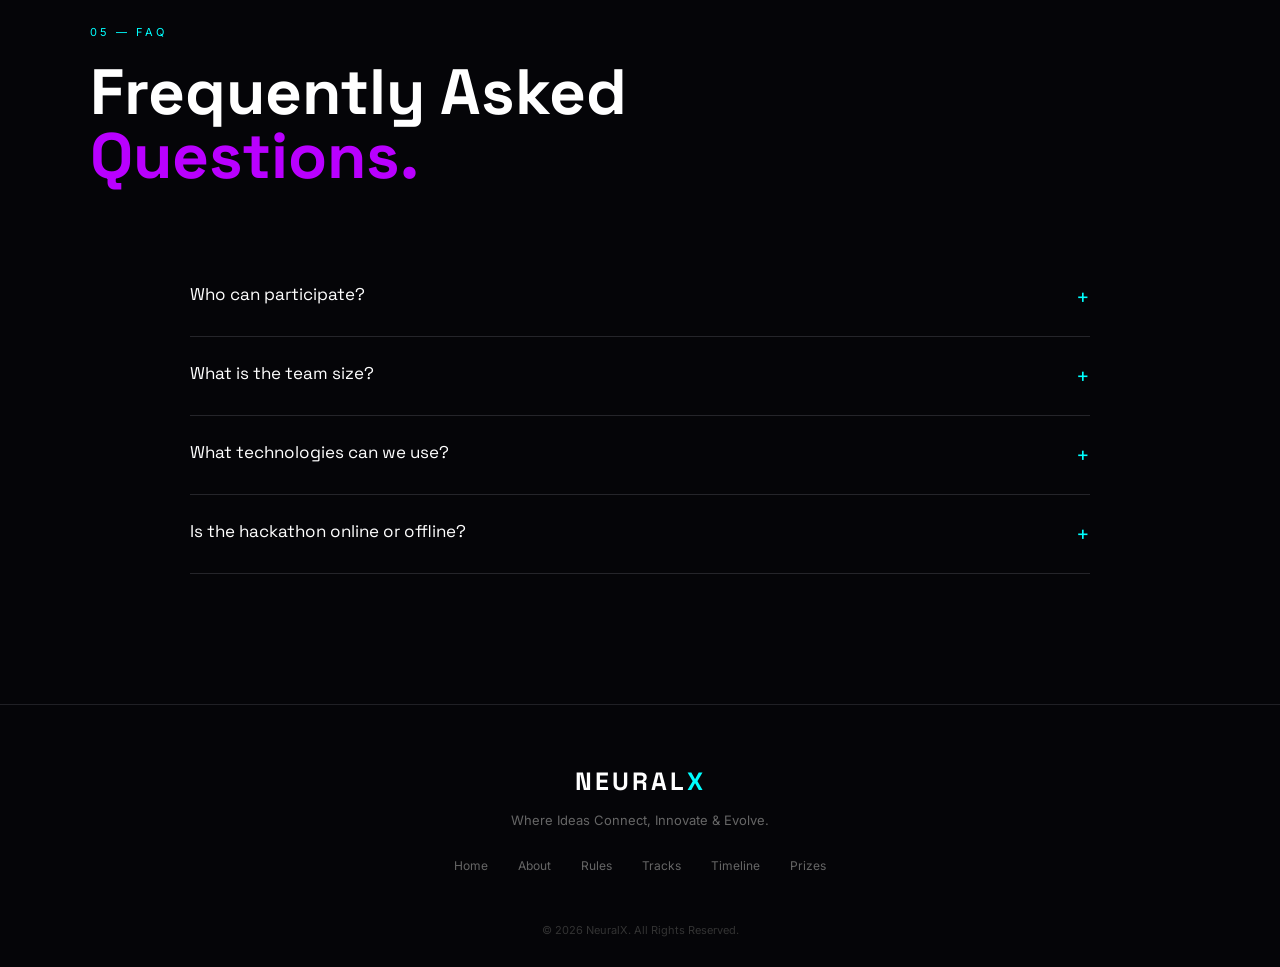
==== commit ee40c4fc: "Add HealthTech domain" ====
--- a/index.html
+++ b/index.html
@@ -345,23 +345,34 @@
 
 
     </div>
-    <div class="domain-card">
-    <div class="domain-icon">
-        ❤️
+   <div class="track-card">
+
+            <div class="track-icon">
+                HT
+            </div>
+
+
+            <div class="track-content">
+
+                <span class="track-number">
+                    04
+                </span>
+
+                <h3>
+                    HealthTech
+                </h3>
+
+                <p>
+                    Build innovative technology solutions that 
+                    address real-world healthcare challenges.
+                </p>
+
+            </div>
+
+        </div>
+
+
     </div>
-
-    <h3>HealthTech</h3>
-
-    <p>
-        Build innovative technology solutions
-        that address real-world healthcare
-        challenges.
-    </p>
-
-    <span class="domain-code">
-        HT
-    </span>
-</div>
     
 
 </section>
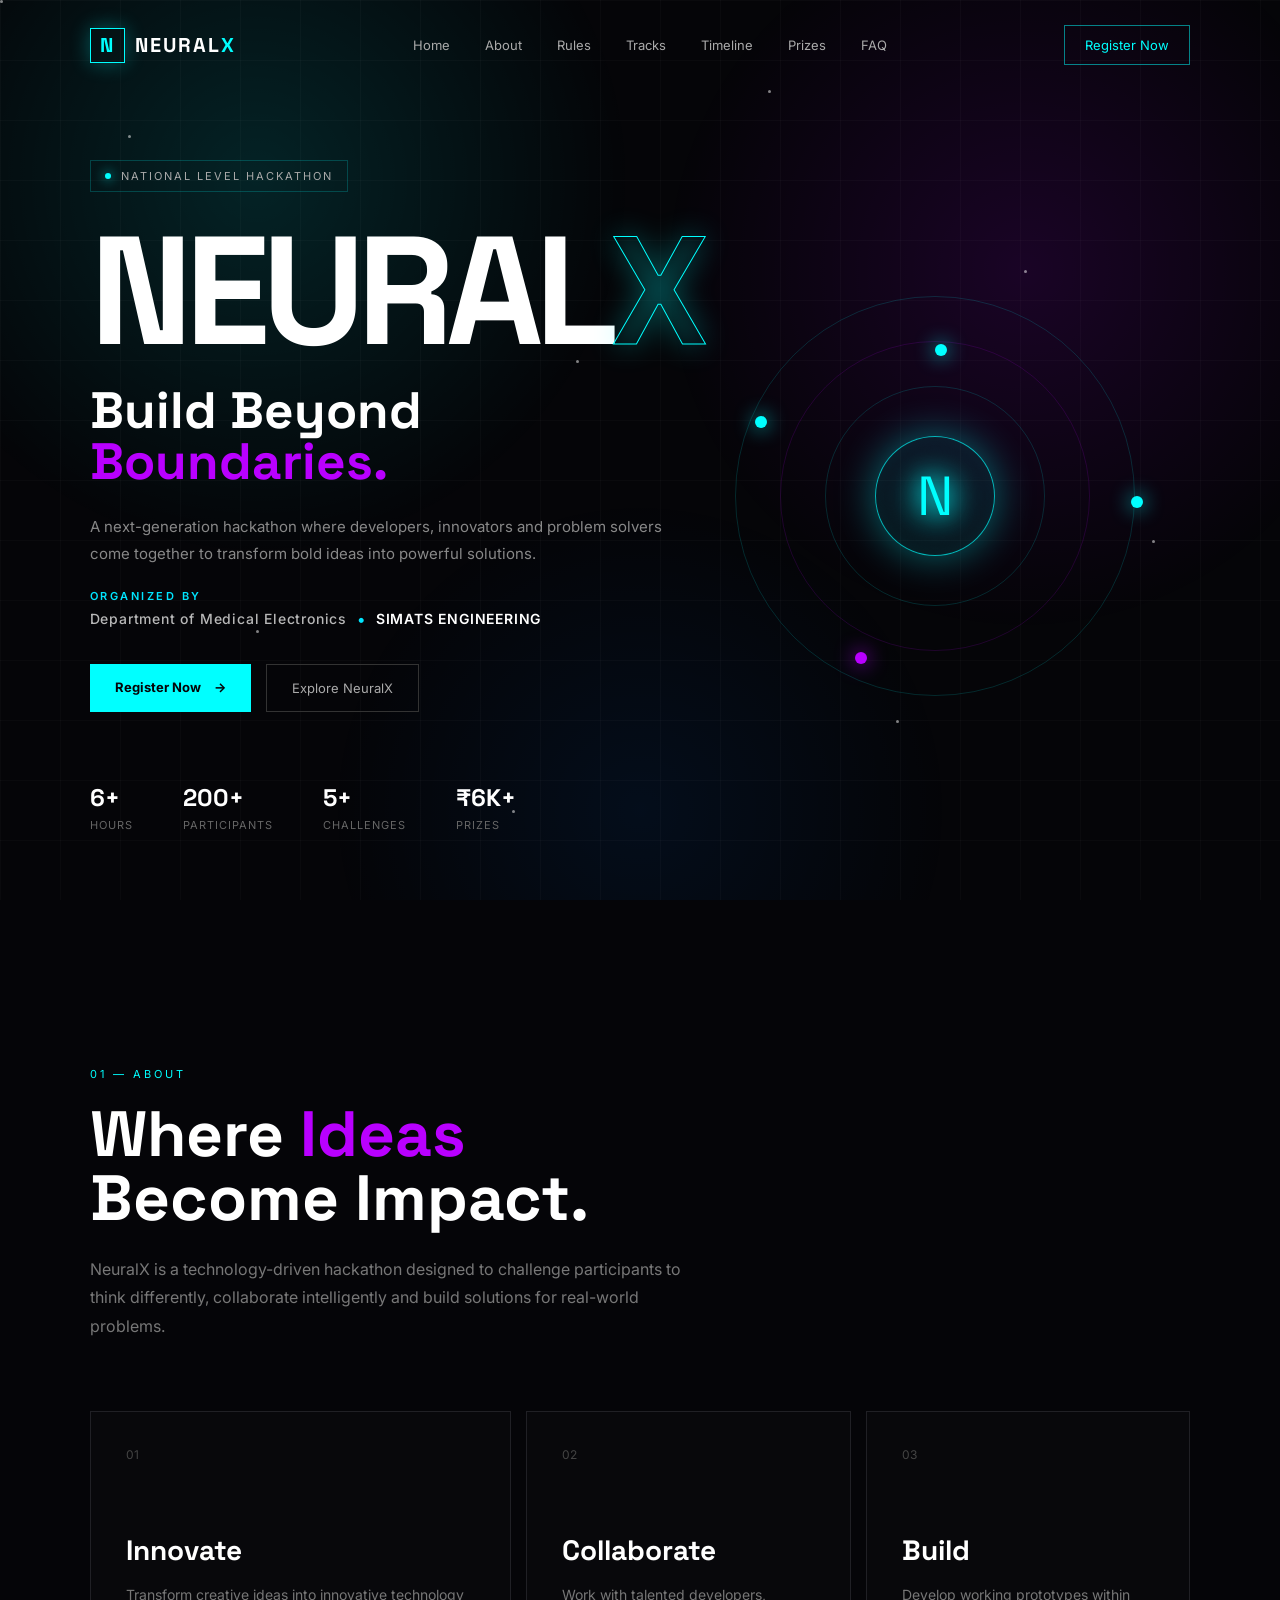
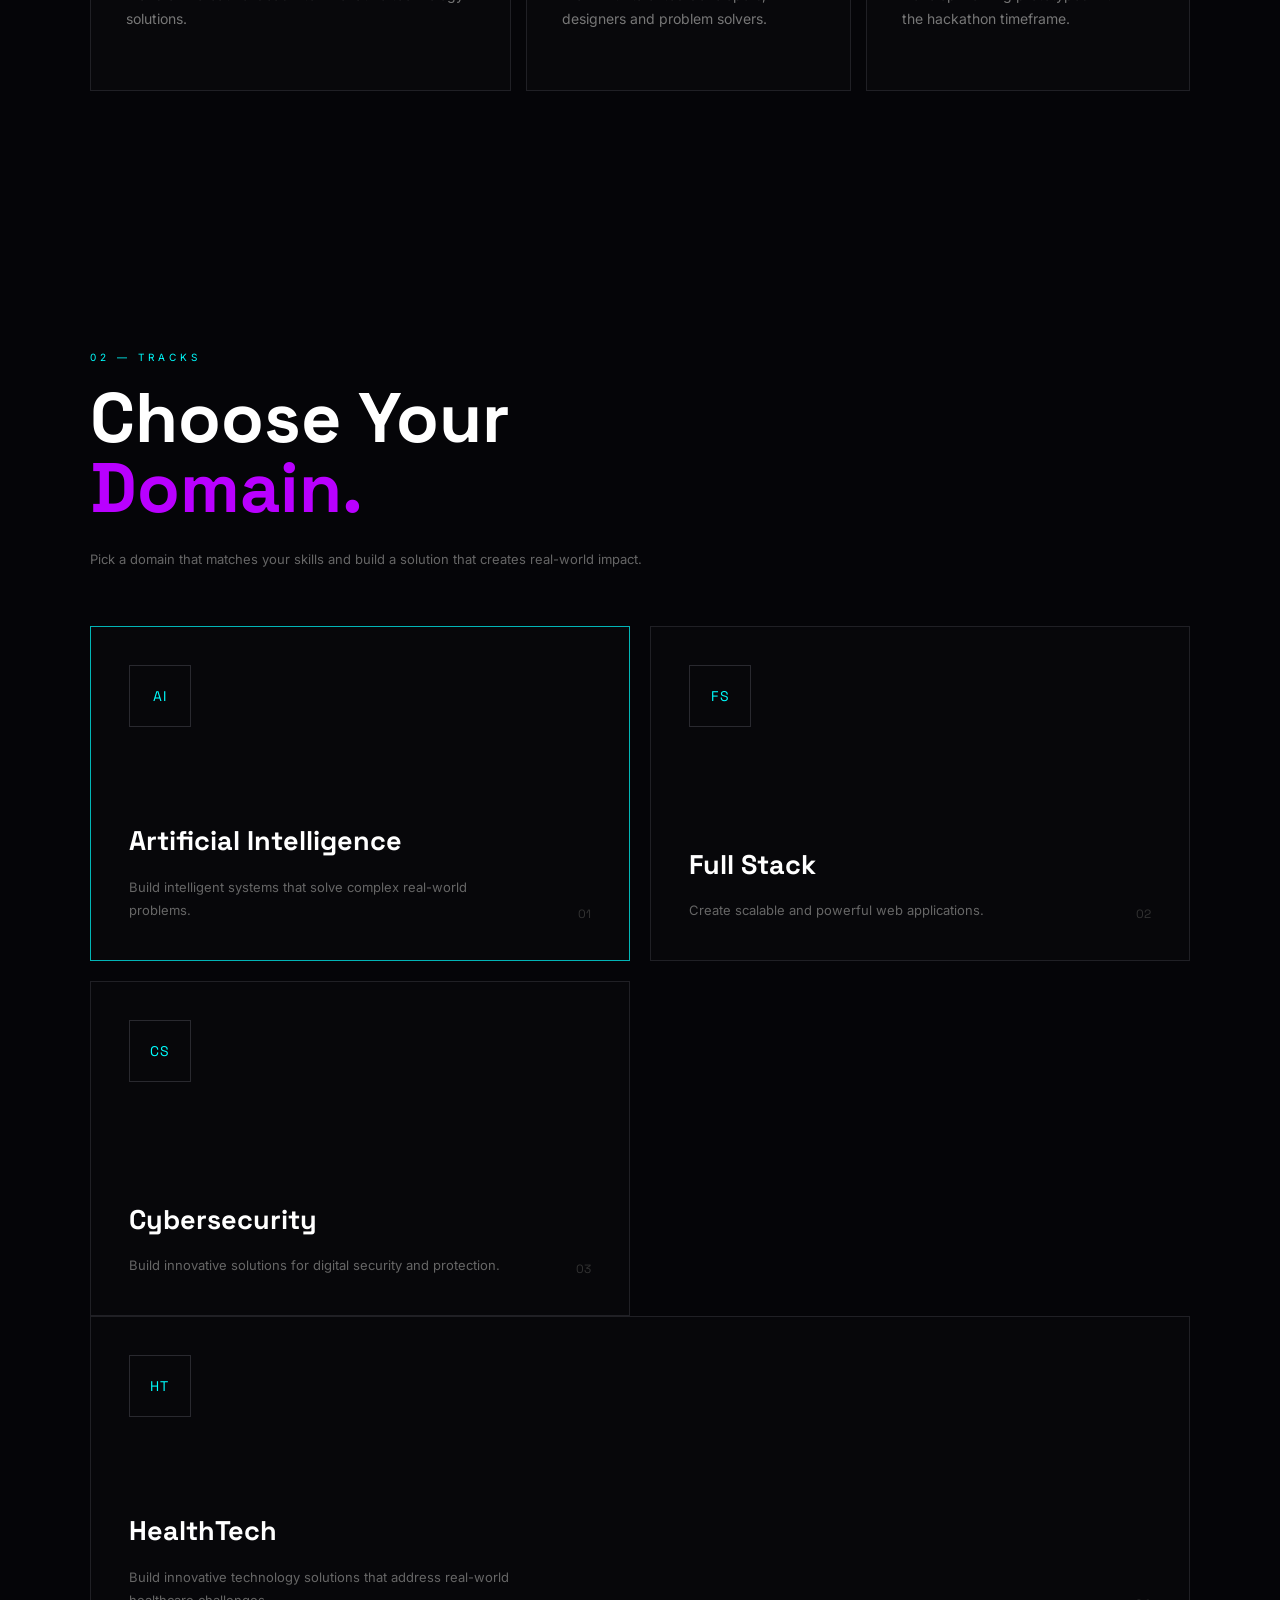
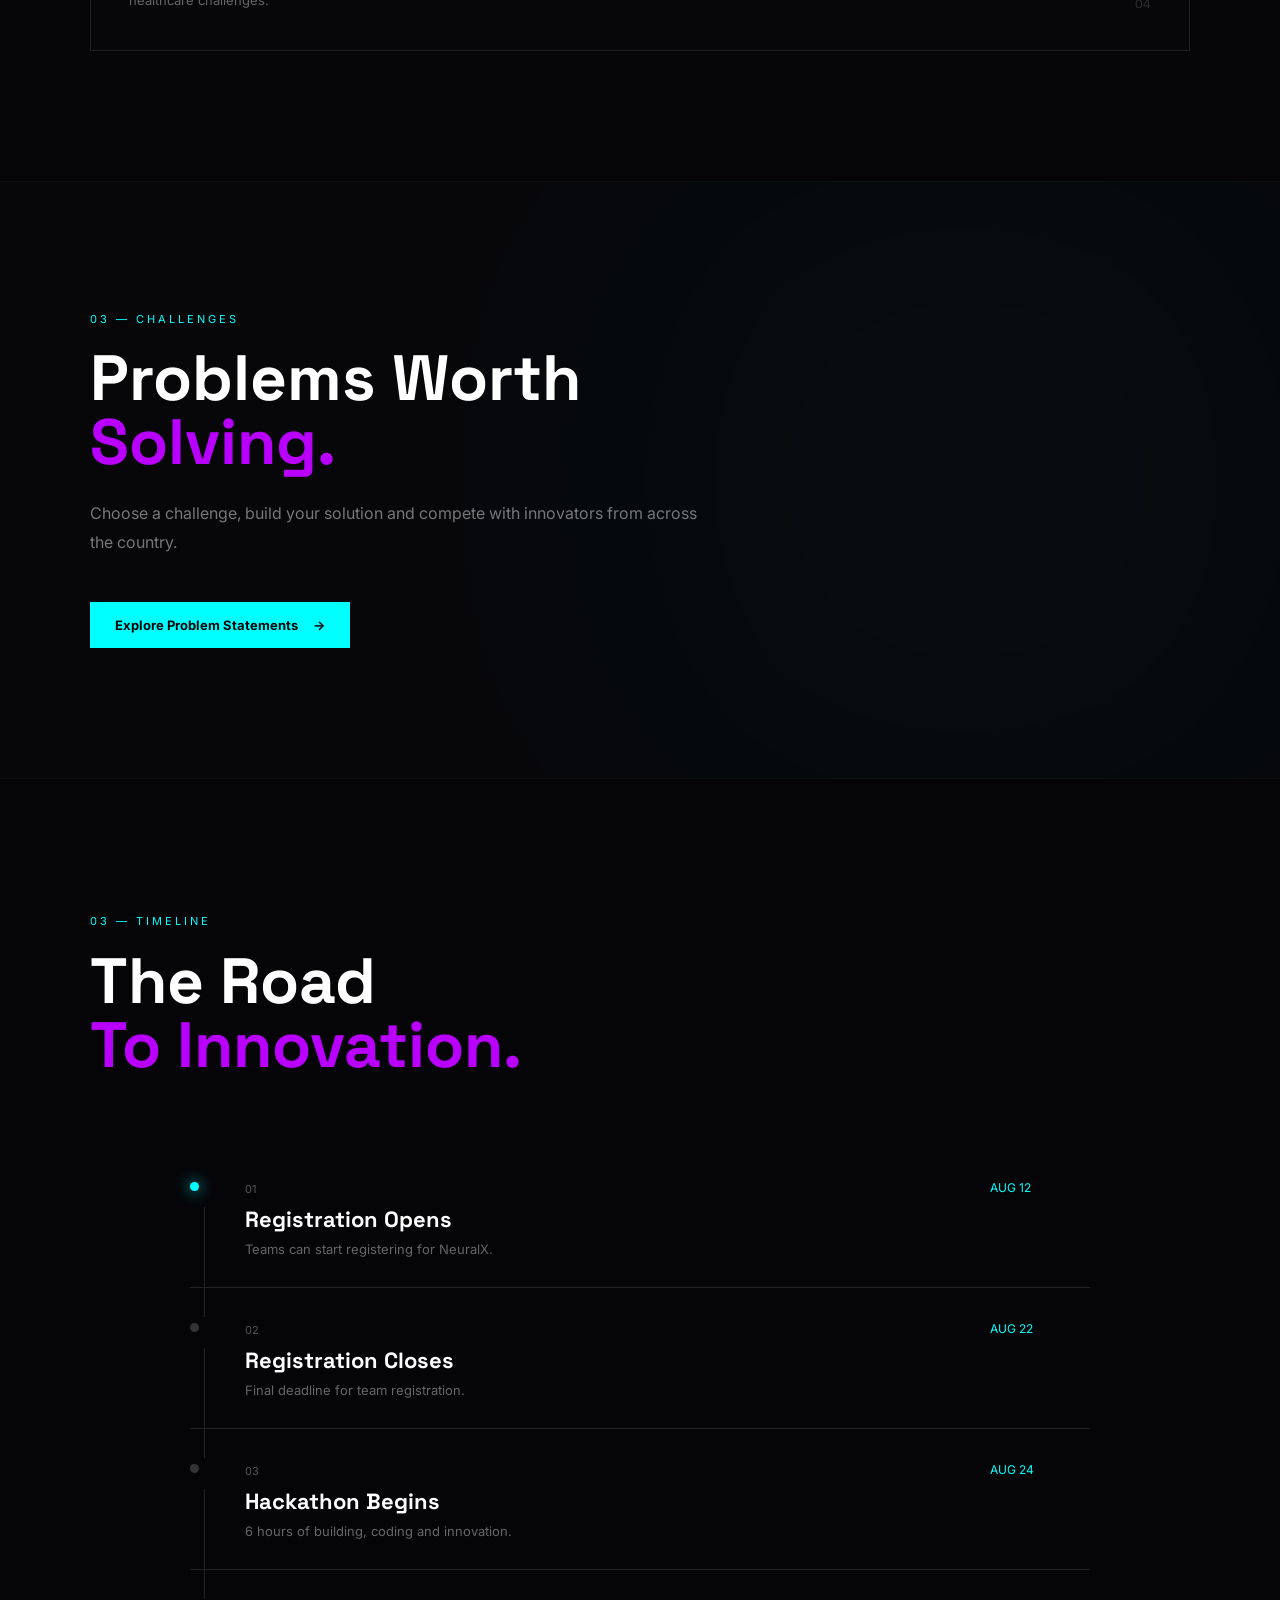
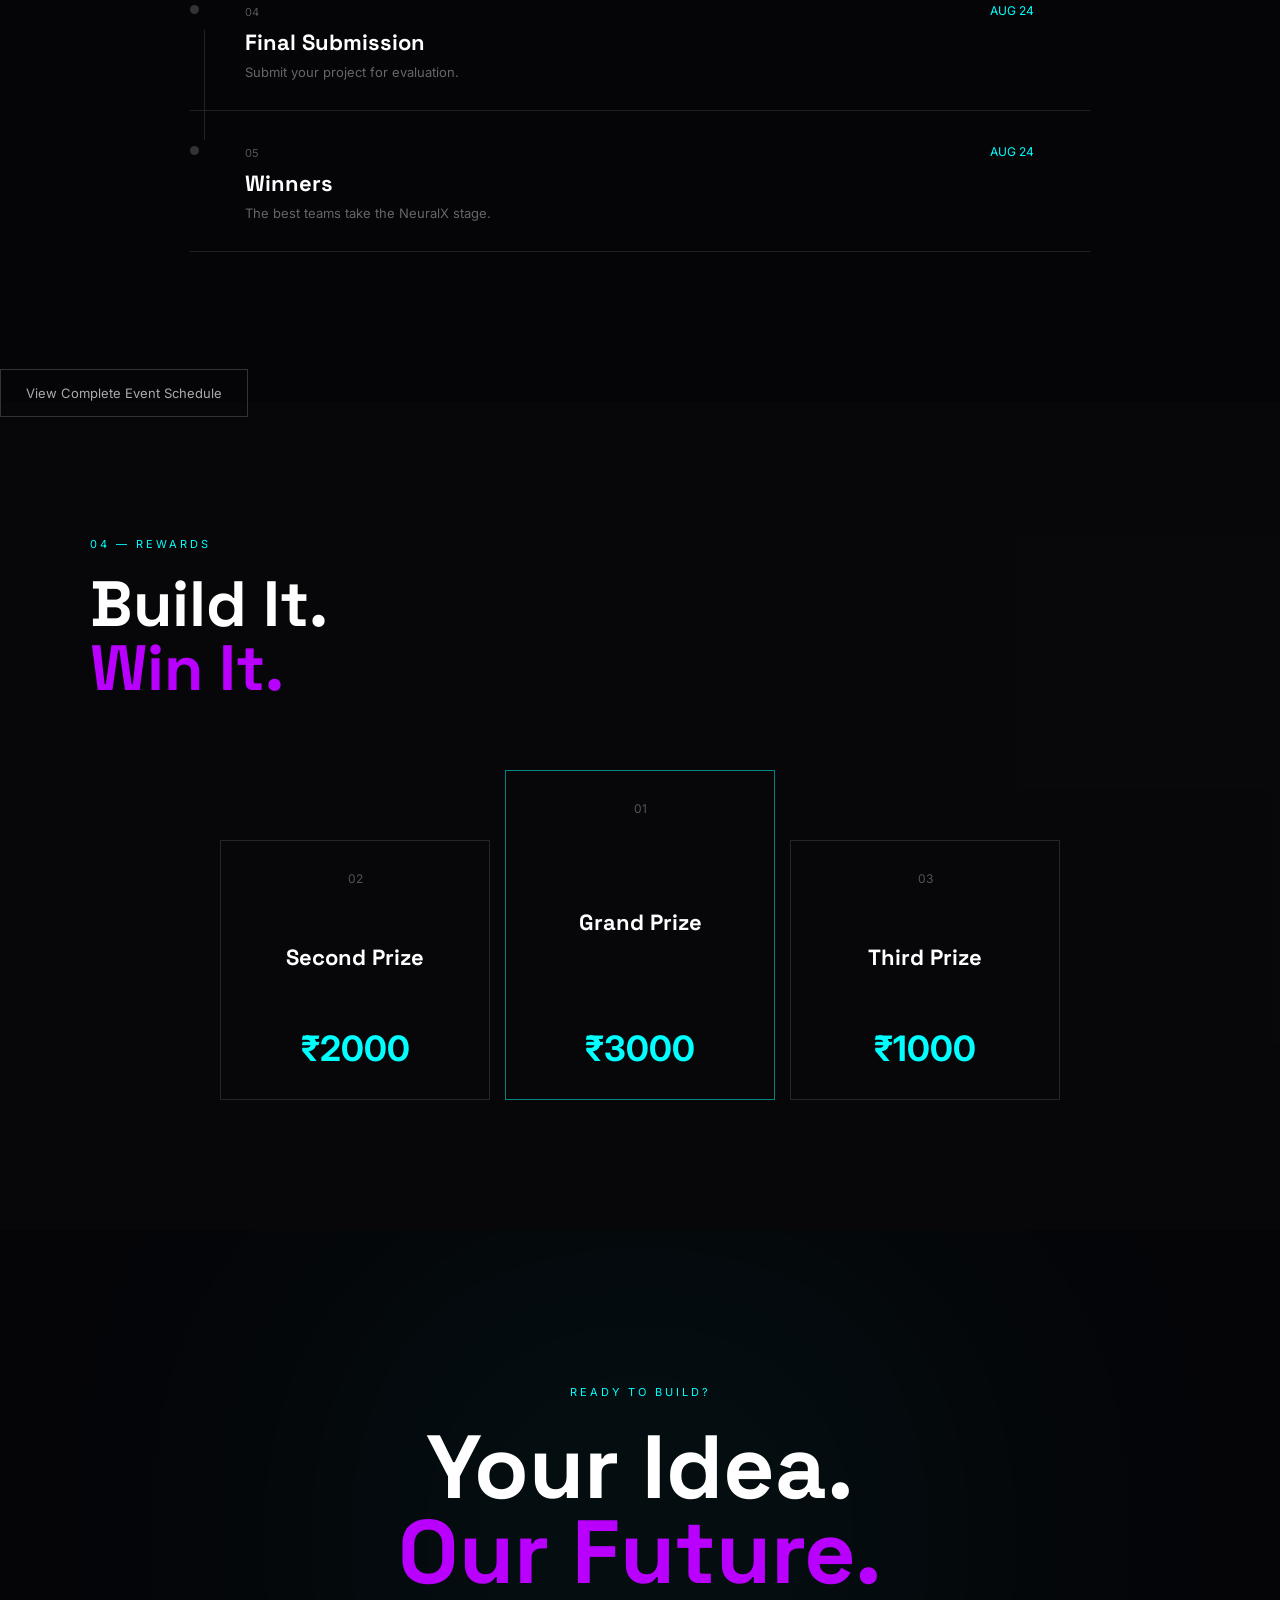
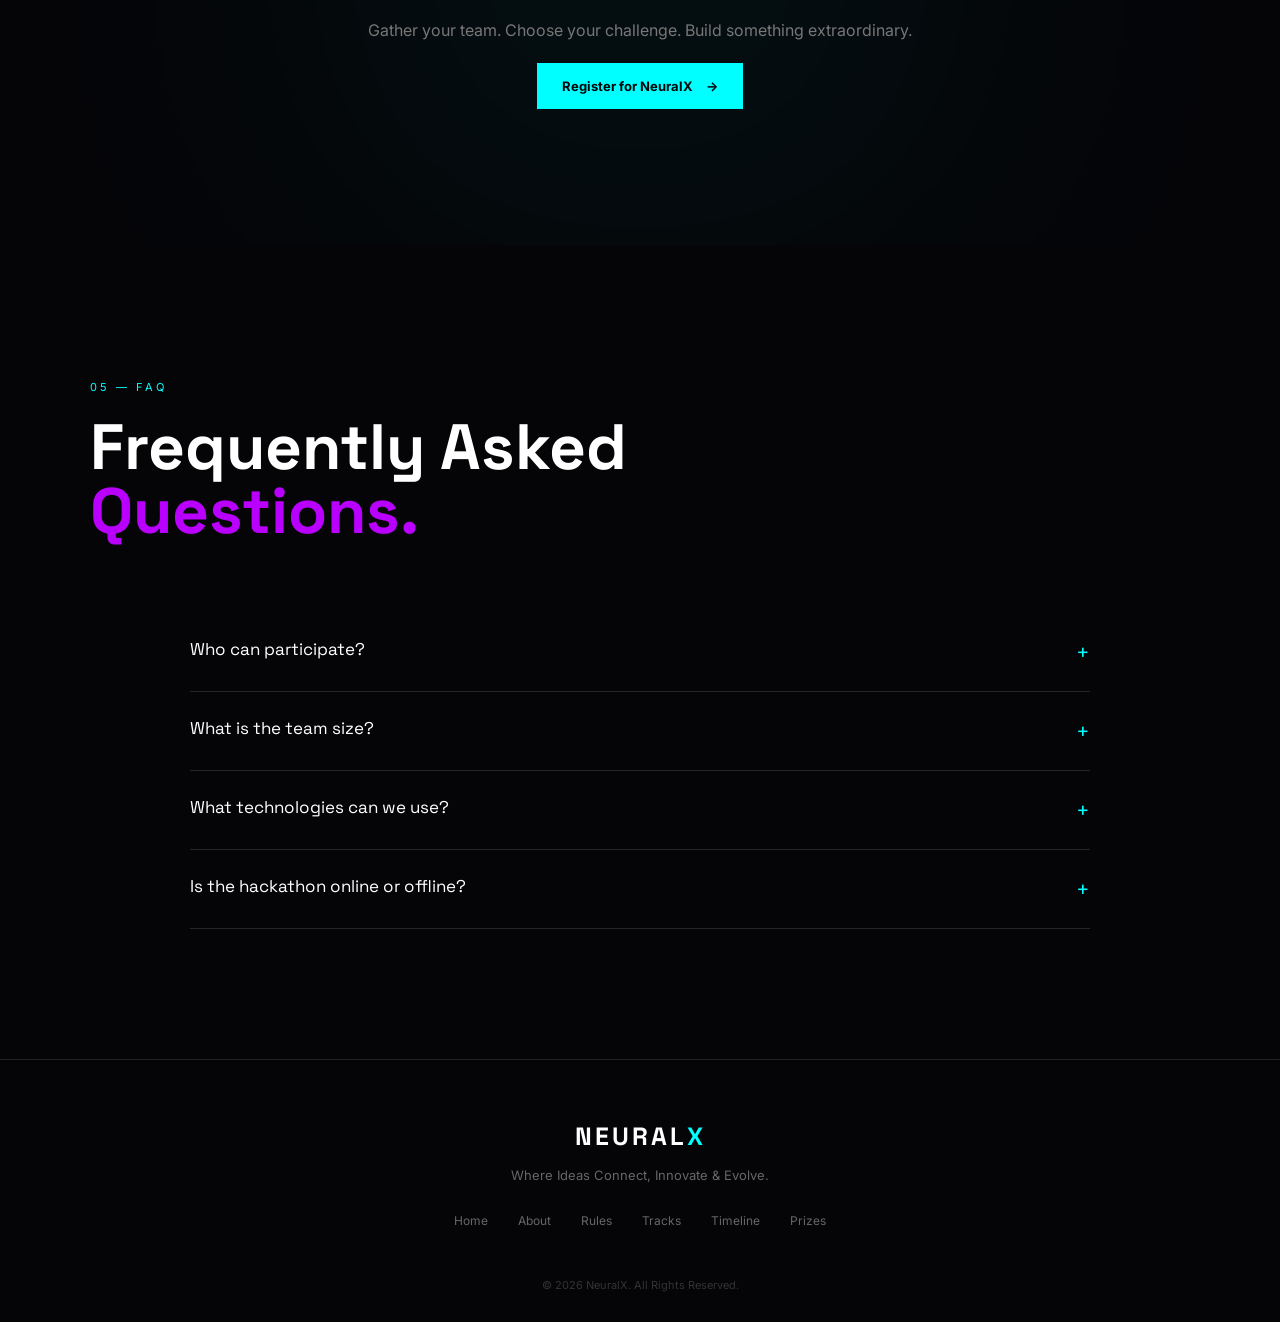
==== commit 31e7b543: "Fix tracks layout" ====
--- a/index.html
+++ b/index.html
@@ -446,7 +446,7 @@
                 </div>
 
                 <time>
-                    AUG 10
+                    AUG 12
                 </time>
 
             </div>
--- a/style.css
+++ b/style.css
@@ -820,8 +820,7 @@
 .tracks-grid {
     display: grid;
 
-    grid-template-columns: repeat(3, 1fr);
-
+    grid-template-columns: repeat(2, 1fr);
     gap: 15px;
 }
 
@@ -1466,15 +1465,11 @@
 
 .tracks-grid {
     width: 100%;
-
     max-width: 1250px;
-
     margin: 0 auto;
 
     display: grid;
-
-    grid-template-columns:
-        repeat(3, 1fr);
+    grid-template-columns: repeat(2, 1fr);
 
     gap: 20px;
 }
@@ -1714,4 +1709,10 @@
 .organizer-divider {
     color: #00e5ff;
     font-size: 16px;
+}
+@media (max-width: 768px) {
+    .tracks-grid,
+    .domains-grid {
+        grid-template-columns: 1fr;
+    }
 }
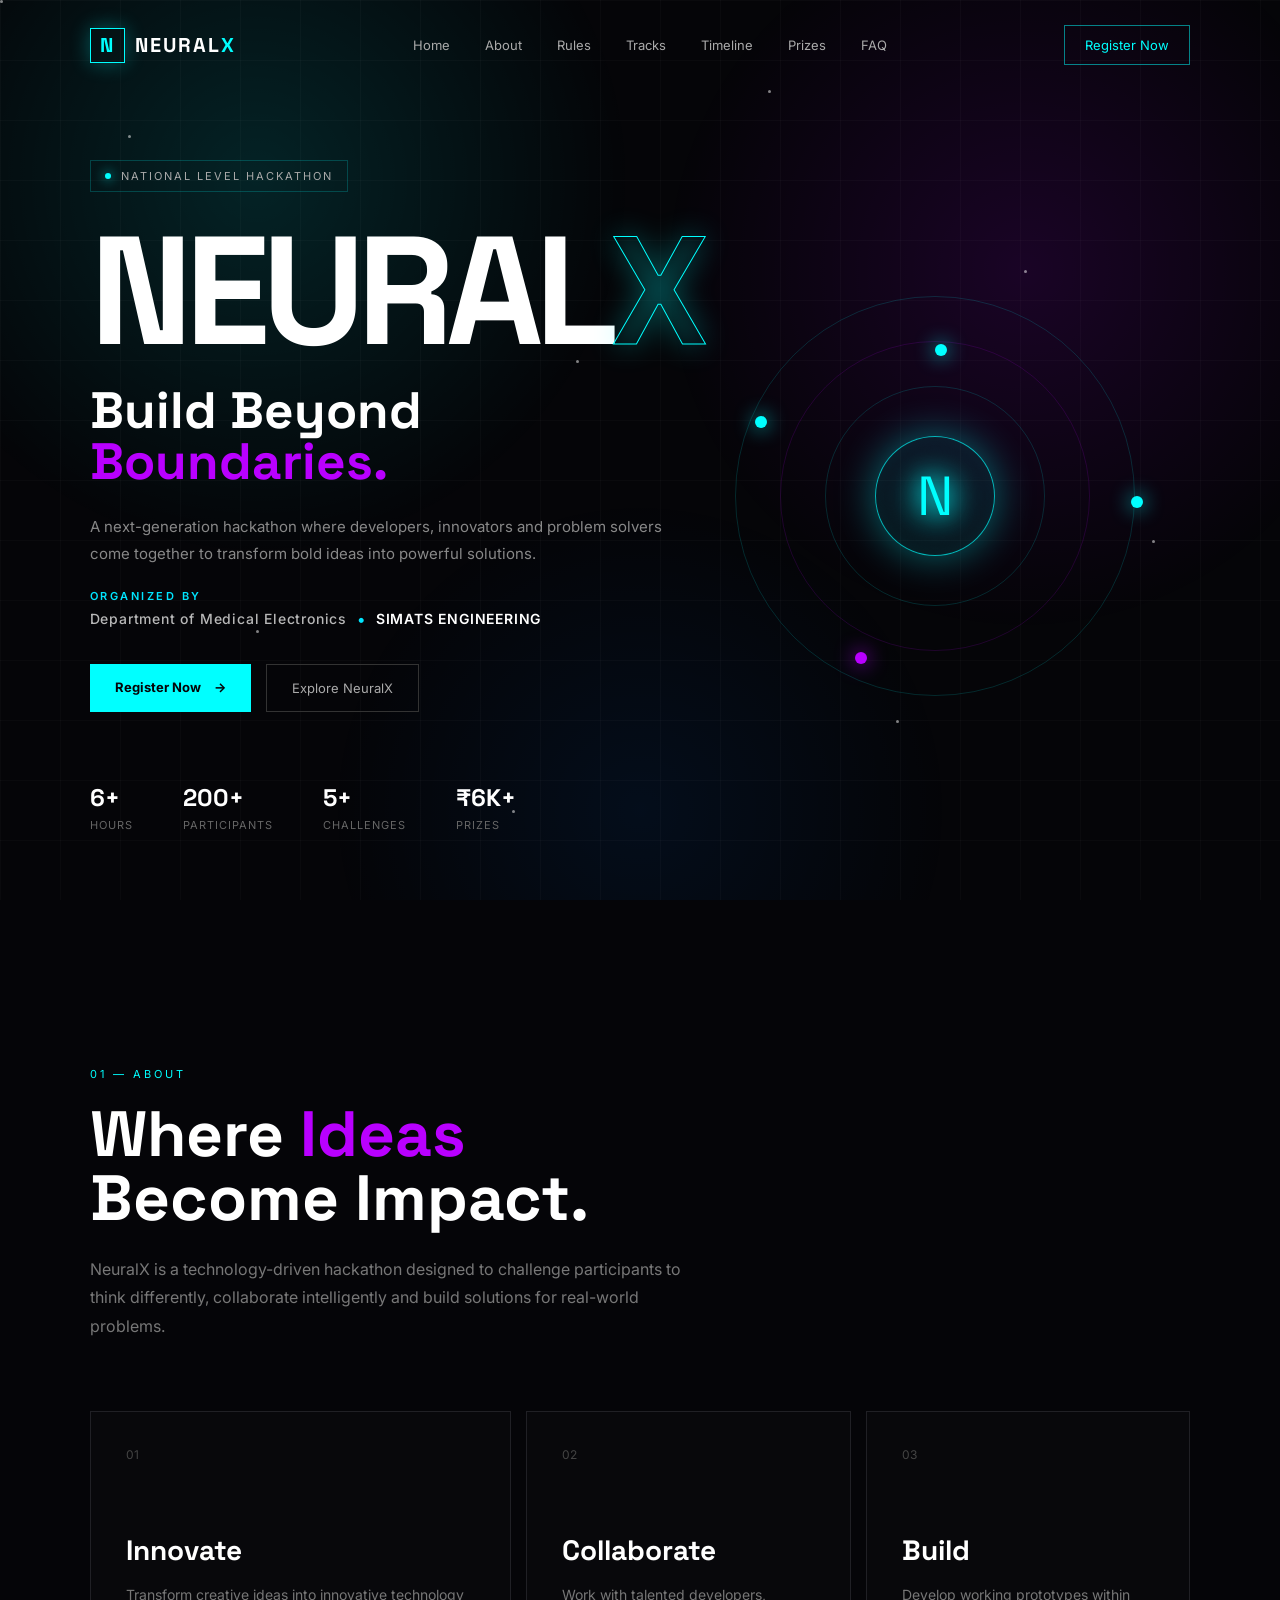
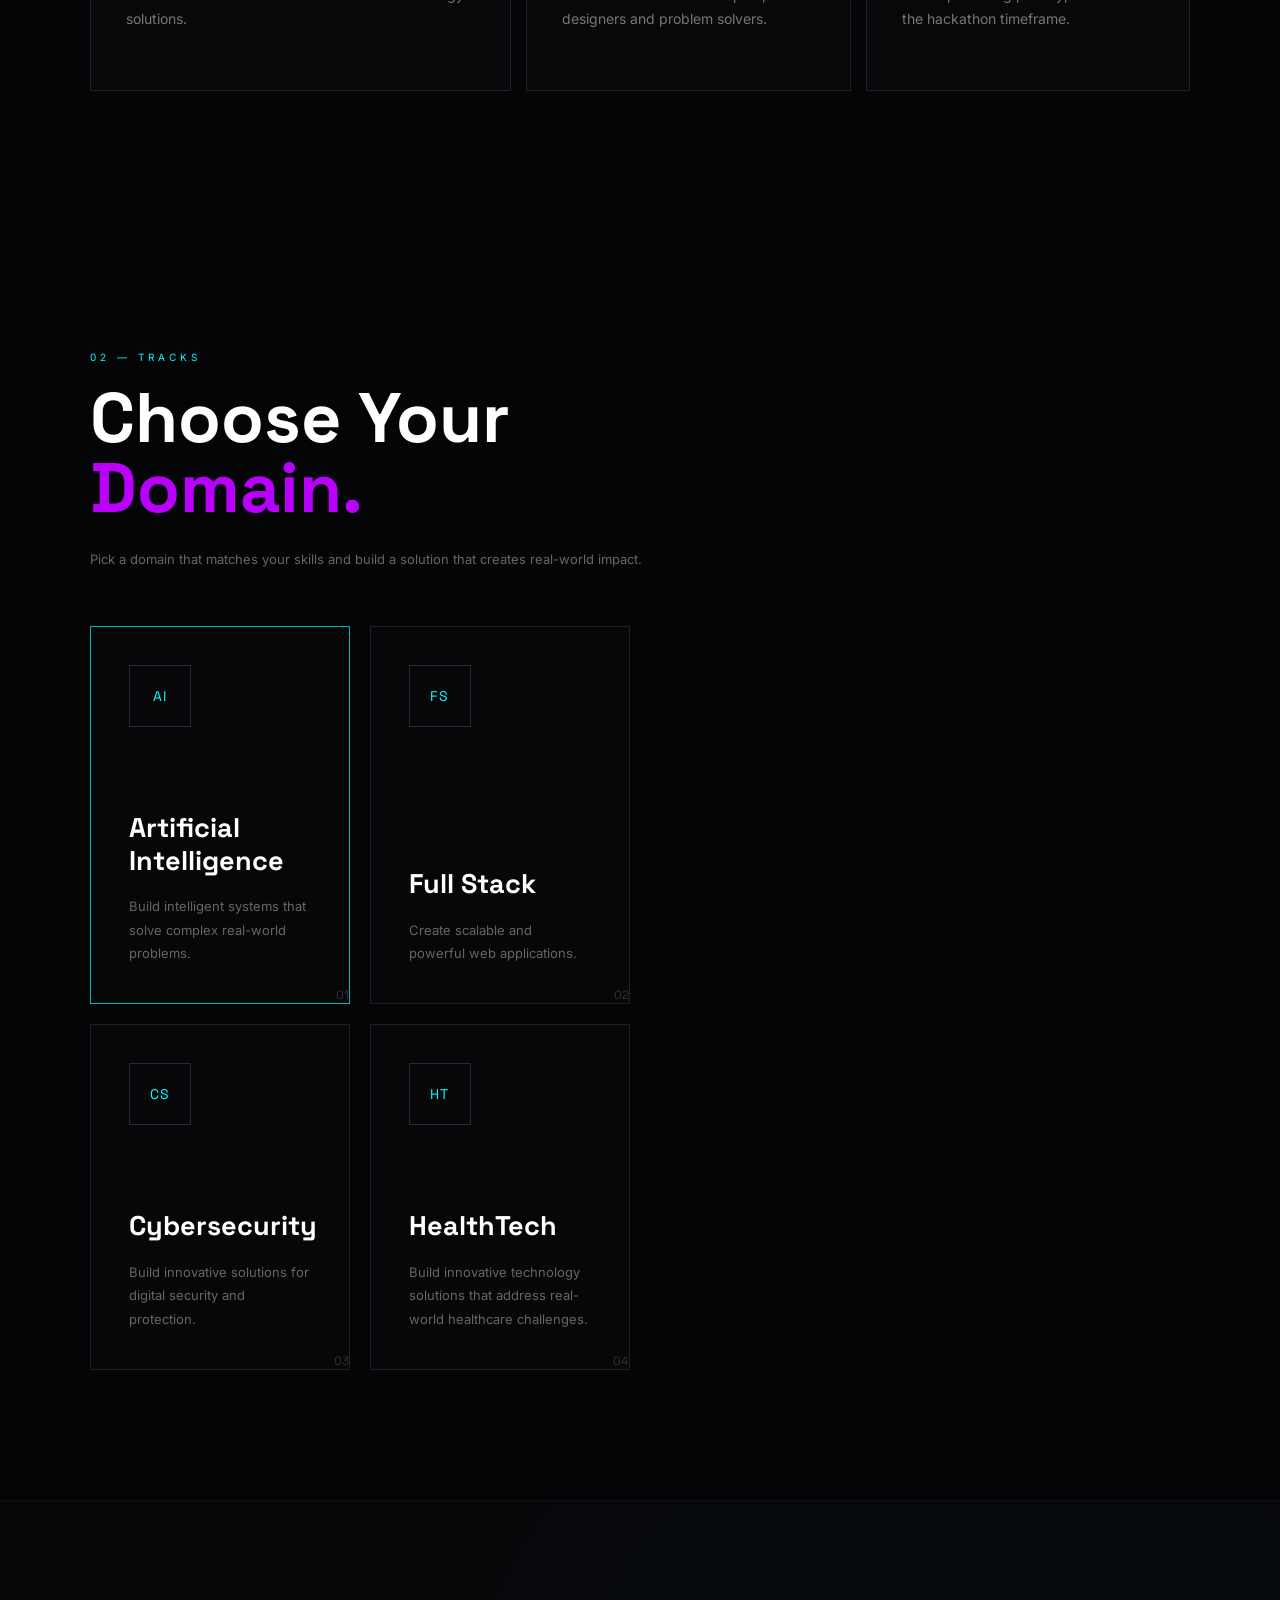
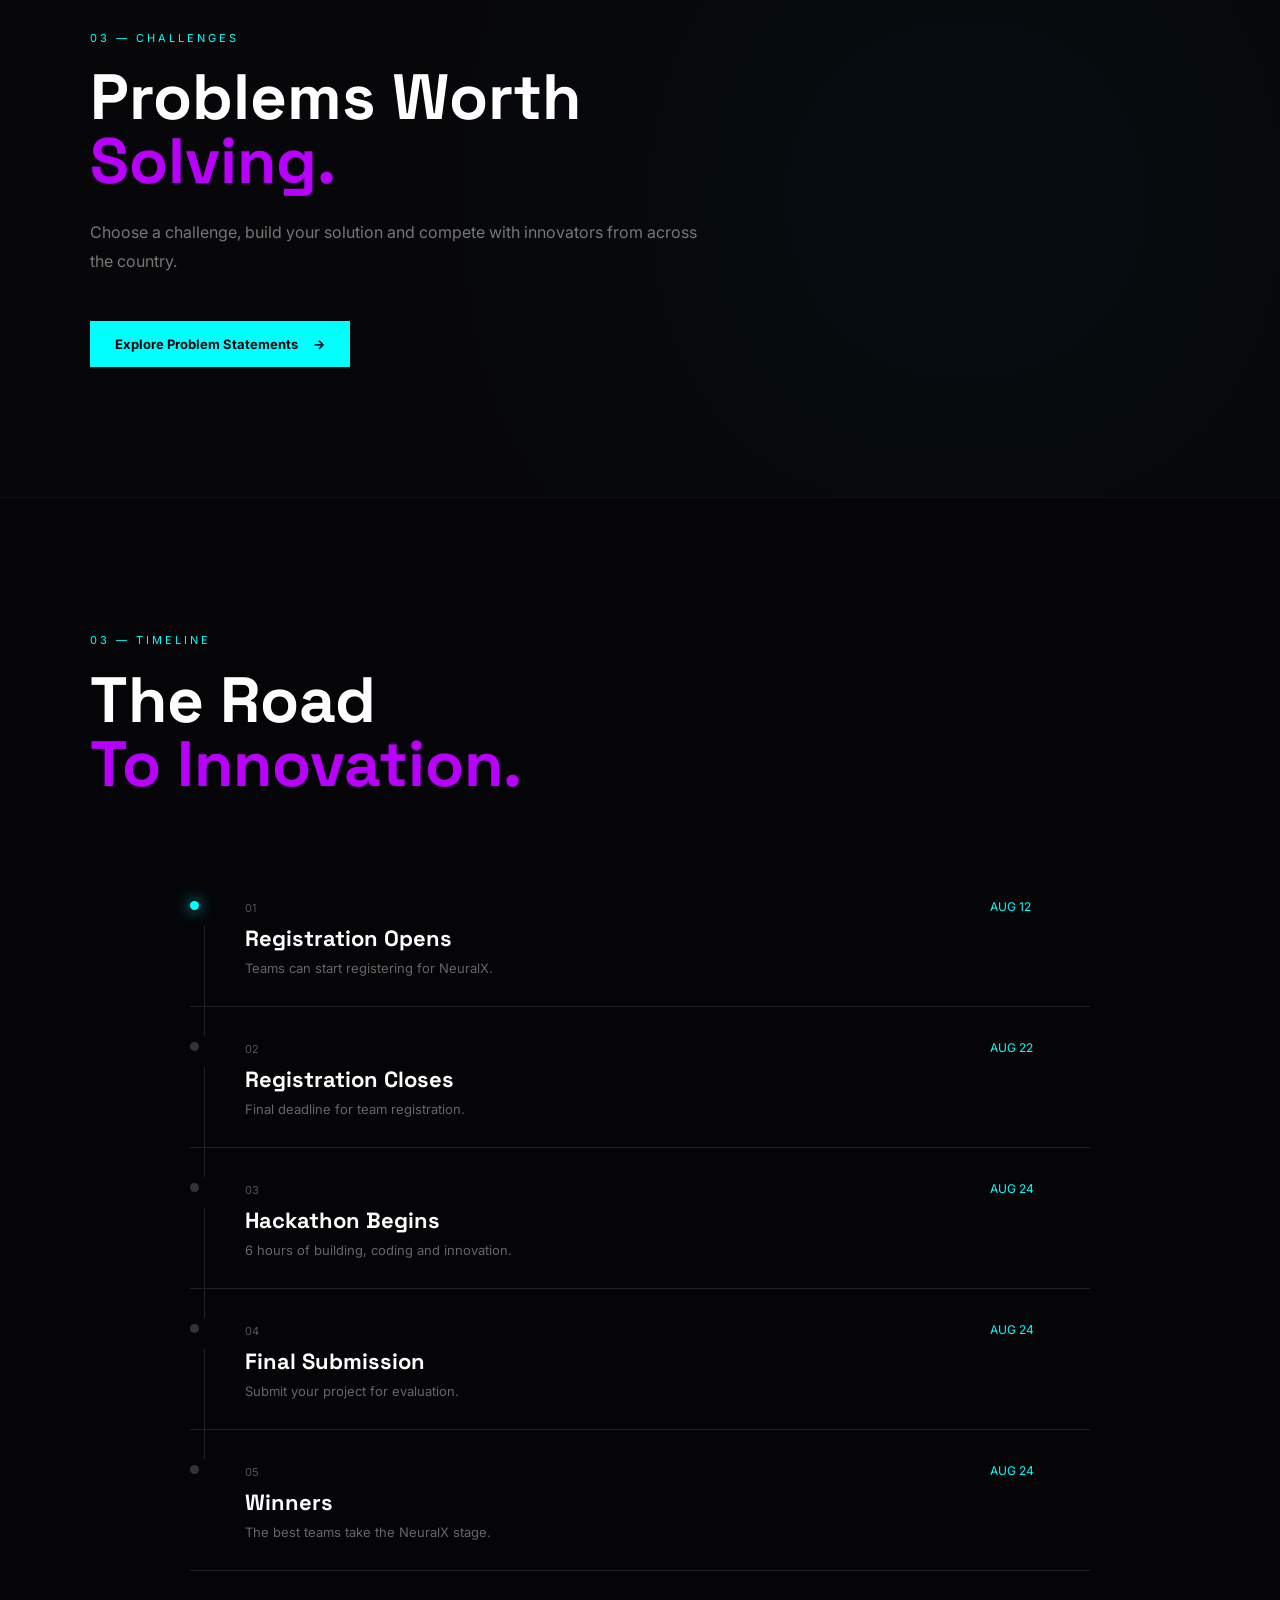
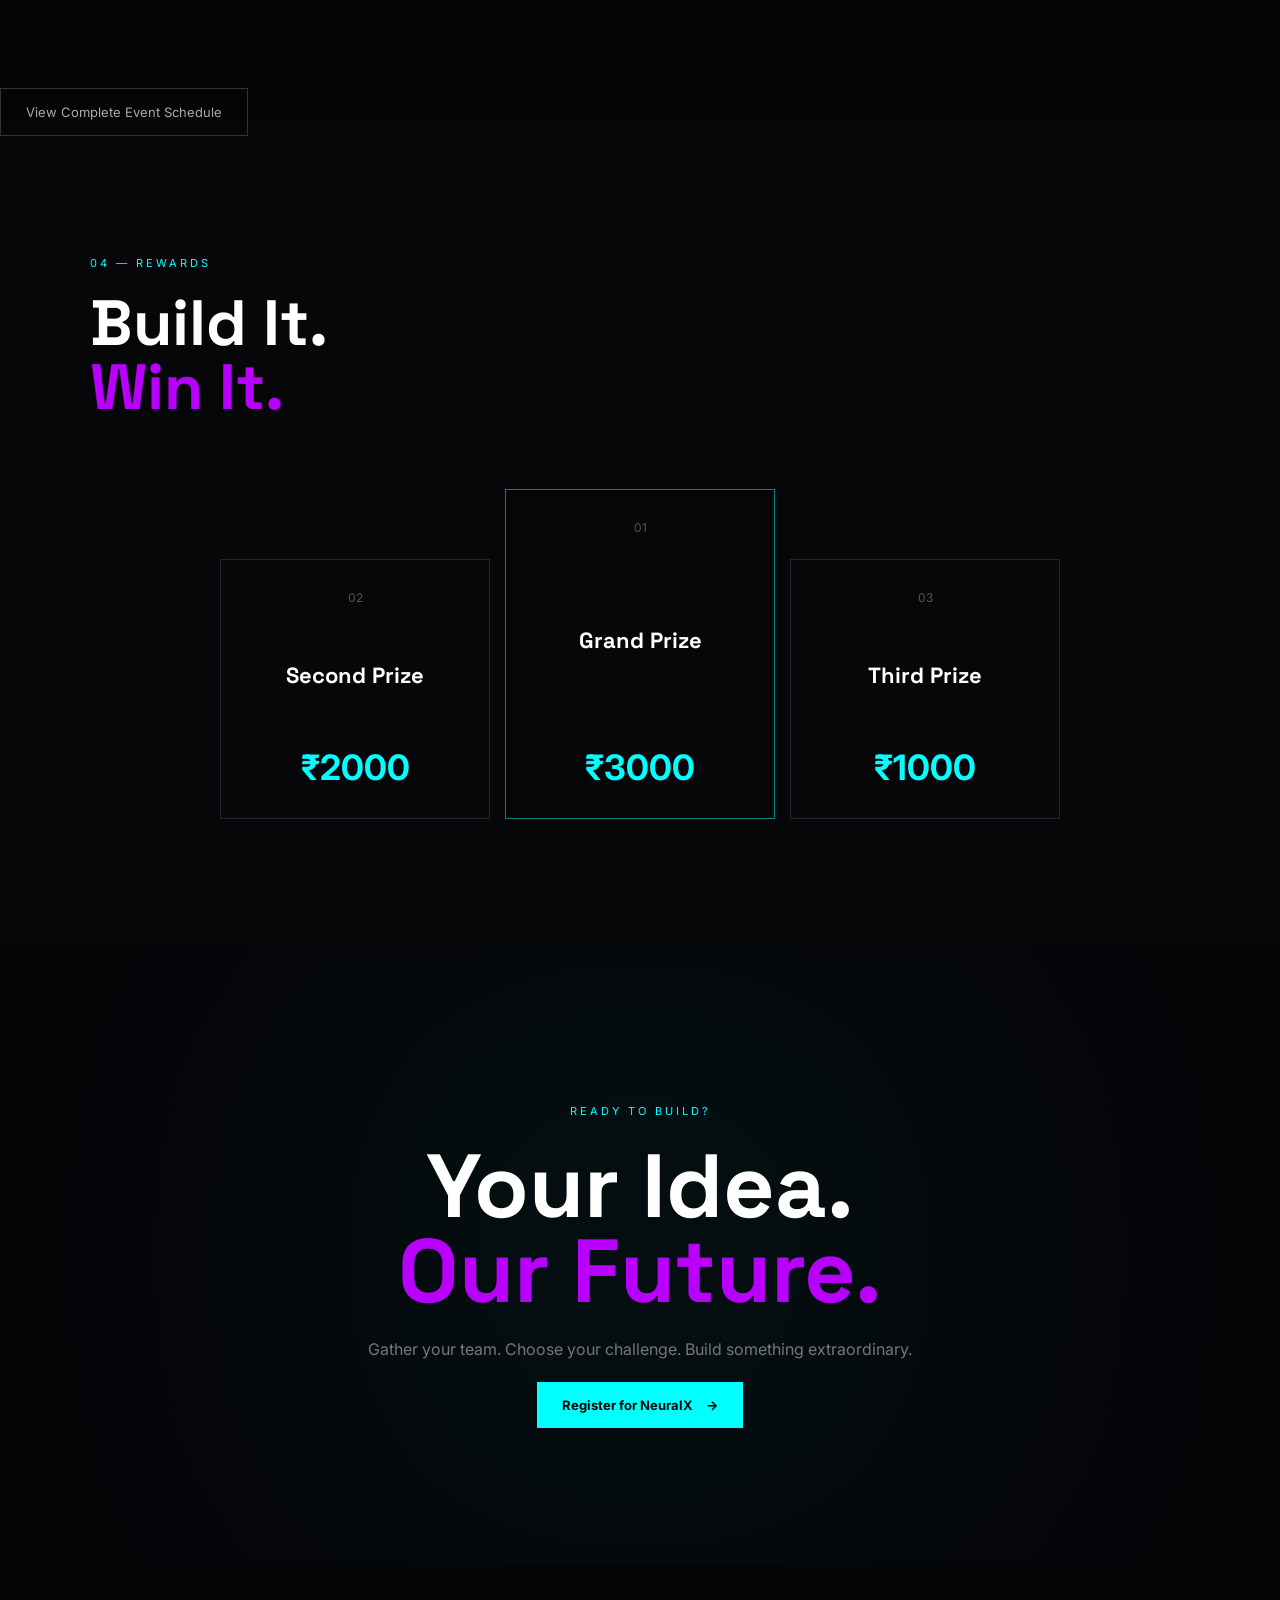
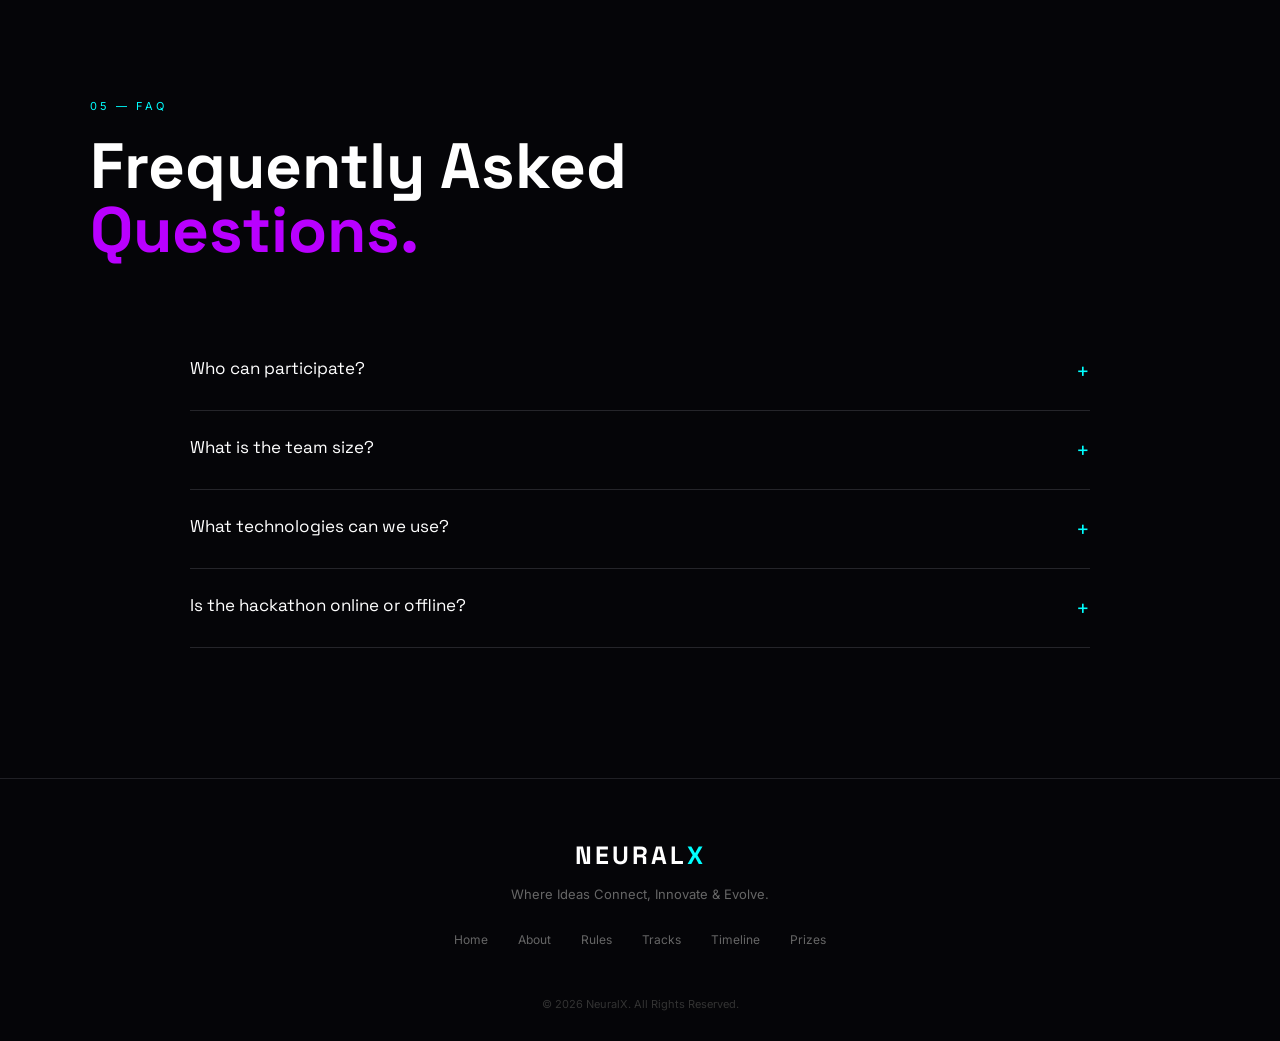
==== commit 0a0ea63d: "Fix tracks layout" ====
--- a/index.html
+++ b/index.html
@@ -257,122 +257,68 @@
 
         <!-- TRACK 01 -->
 
-        <div class="track-card active">
-
-            <div class="track-icon">
-                AI
-            </div>
-
-
-            <div class="track-content">
-
-                <span class="track-number">
-                    01
-                </span>
-
-                <h3>
-                    Artificial Intelligence
-                </h3>
-
-                <p>
-                    Build intelligent systems that
-                    solve complex real-world problems.
-                </p>
-
-            </div>
-
-        </div>
-
-
-
-        <!-- TRACK 02 -->
-
-        <div class="track-card">
-
-            <div class="track-icon">
-                FS
-            </div>
-
-
-            <div class="track-content">
-
-                <span class="track-number">
-                    02
-                </span>
-
-                <h3>
-                    Full Stack
-                </h3>
-
-                <p>
-                    Create scalable and powerful
-                    web applications.
-                </p>
-
-            </div>
-
-        </div>
-
-
-
-        <!-- TRACK 03 -->
-
-        <div class="track-card">
-
-            <div class="track-icon">
-                CS
-            </div>
-
-
-            <div class="track-content">
-
-                <span class="track-number">
-                    03
-                </span>
-
-                <h3>
-                    Cybersecurity
-                </h3>
-
-                <p>
-                    Build innovative solutions for
-                    digital security and protection.
-                </p>
-
-            </div>
-
-        </div>
-
-
+       <div class="tracks-grid">
+
+    <!-- AI -->
+    <div class="track-card active">
+        <div class="track-icon">AI</div>
+
+        <div class="track-content">
+            <h3>Artificial Intelligence</h3>
+            <p>
+                Build intelligent systems that solve complex real-world problems.
+            </p>
+        </div>
+
+        <span class="track-number">01</span>
     </div>
-   <div class="track-card">
-
-            <div class="track-icon">
-                HT
-            </div>
-
-
-            <div class="track-content">
-
-                <span class="track-number">
-                    04
-                </span>
-
-                <h3>
-                    HealthTech
-                </h3>
-
-                <p>
-                    Build innovative technology solutions that 
-                    address real-world healthcare challenges.
-                </p>
-
-            </div>
-
-        </div>
-
-
+
+
+    <!-- Full Stack -->
+    <div class="track-card">
+        <div class="track-icon">FS</div>
+
+        <div class="track-content">
+            <h3>Full Stack</h3>
+            <p>
+                Create scalable and powerful web applications.
+            </p>
+        </div>
+
+        <span class="track-number">02</span>
     </div>
+
+
+    <!-- Cybersecurity -->
+    <div class="track-card">
+        <div class="track-icon">CS</div>
+
+        <div class="track-content">
+            <h3>Cybersecurity</h3>
+            <p>
+                Build innovative solutions for digital security and protection.
+            </p>
+        </div>
+
+        <span class="track-number">03</span>
+    </div>
+
+
+    <!-- HealthTech -->
+    <div class="track-card">
+        <div class="track-icon">HT</div>
+
+        <div class="track-content">
+            <h3>HealthTech</h3>
+            <p>
+                Build innovative technology solutions that address real-world healthcare challenges.
+            </p>
+        </div>
+
+        <span class="track-number">04</span>
+    </div>
+
+</div>
     
 
 </section>
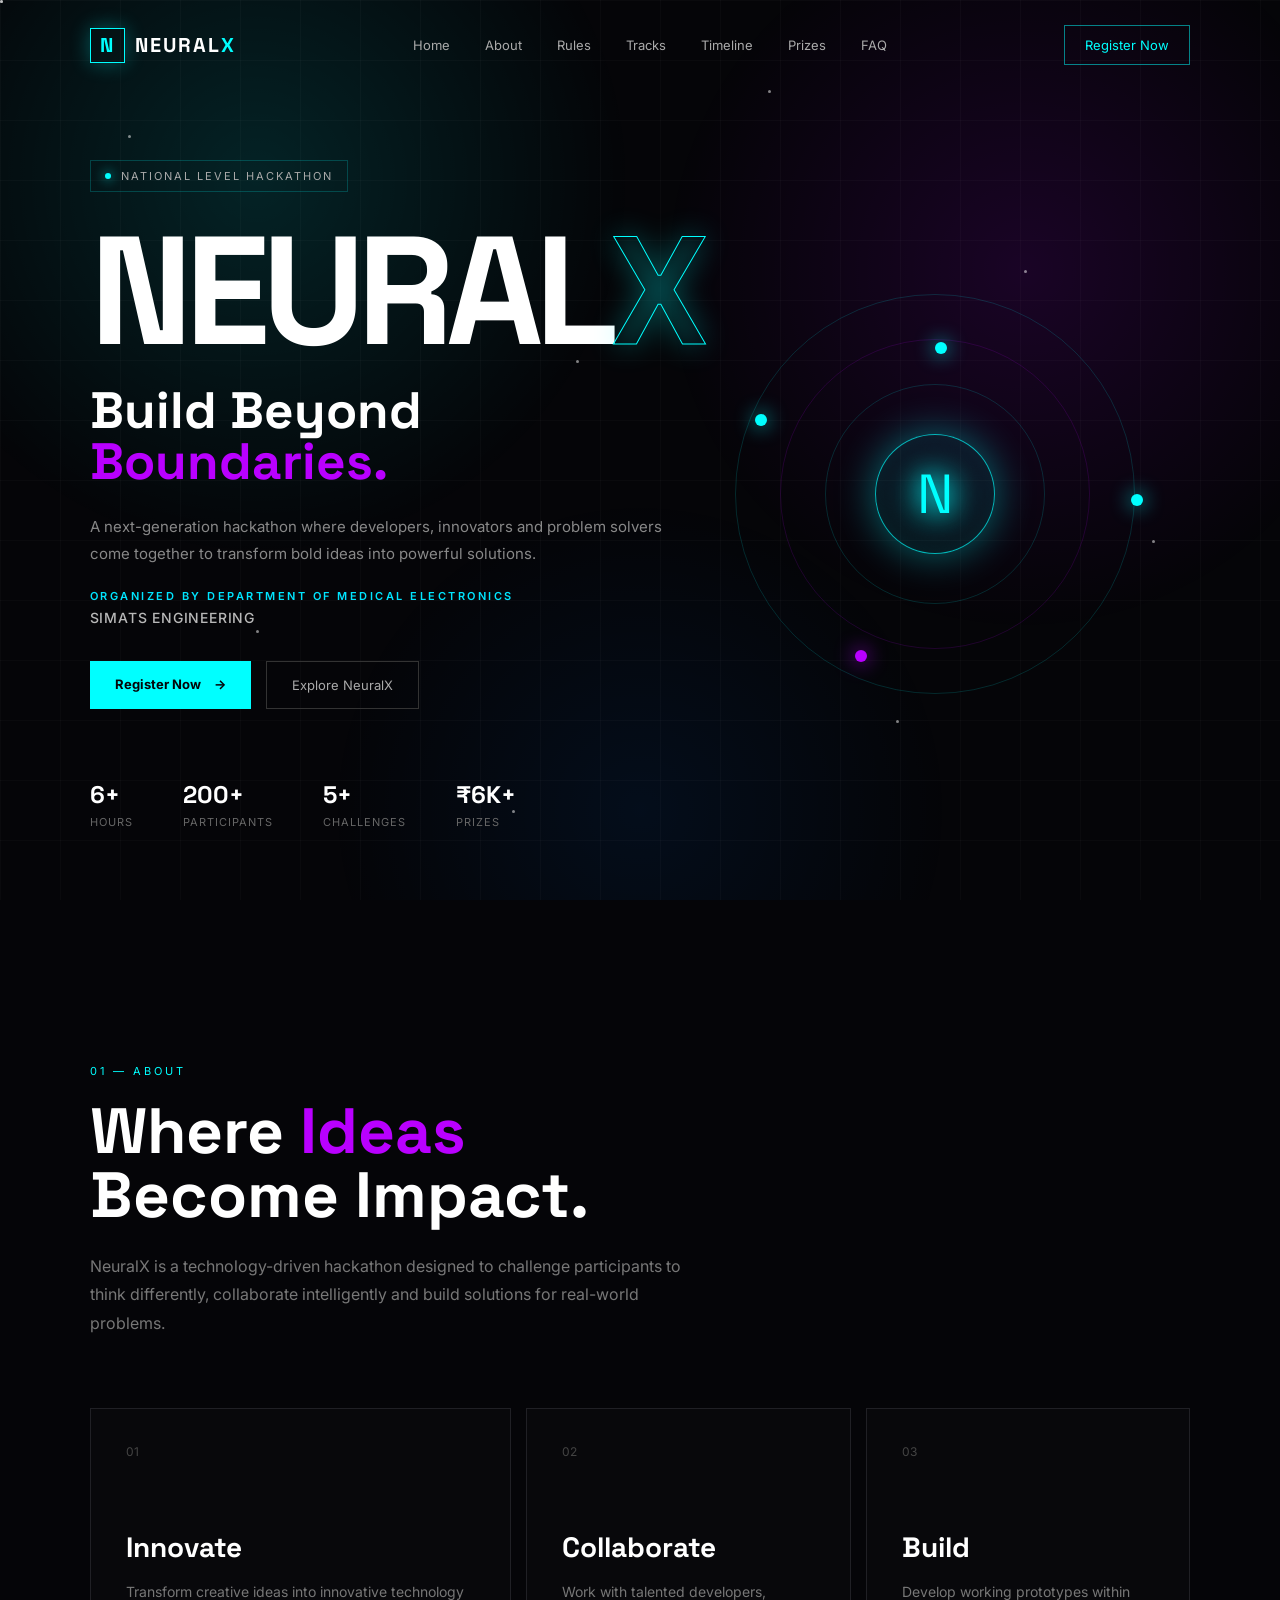
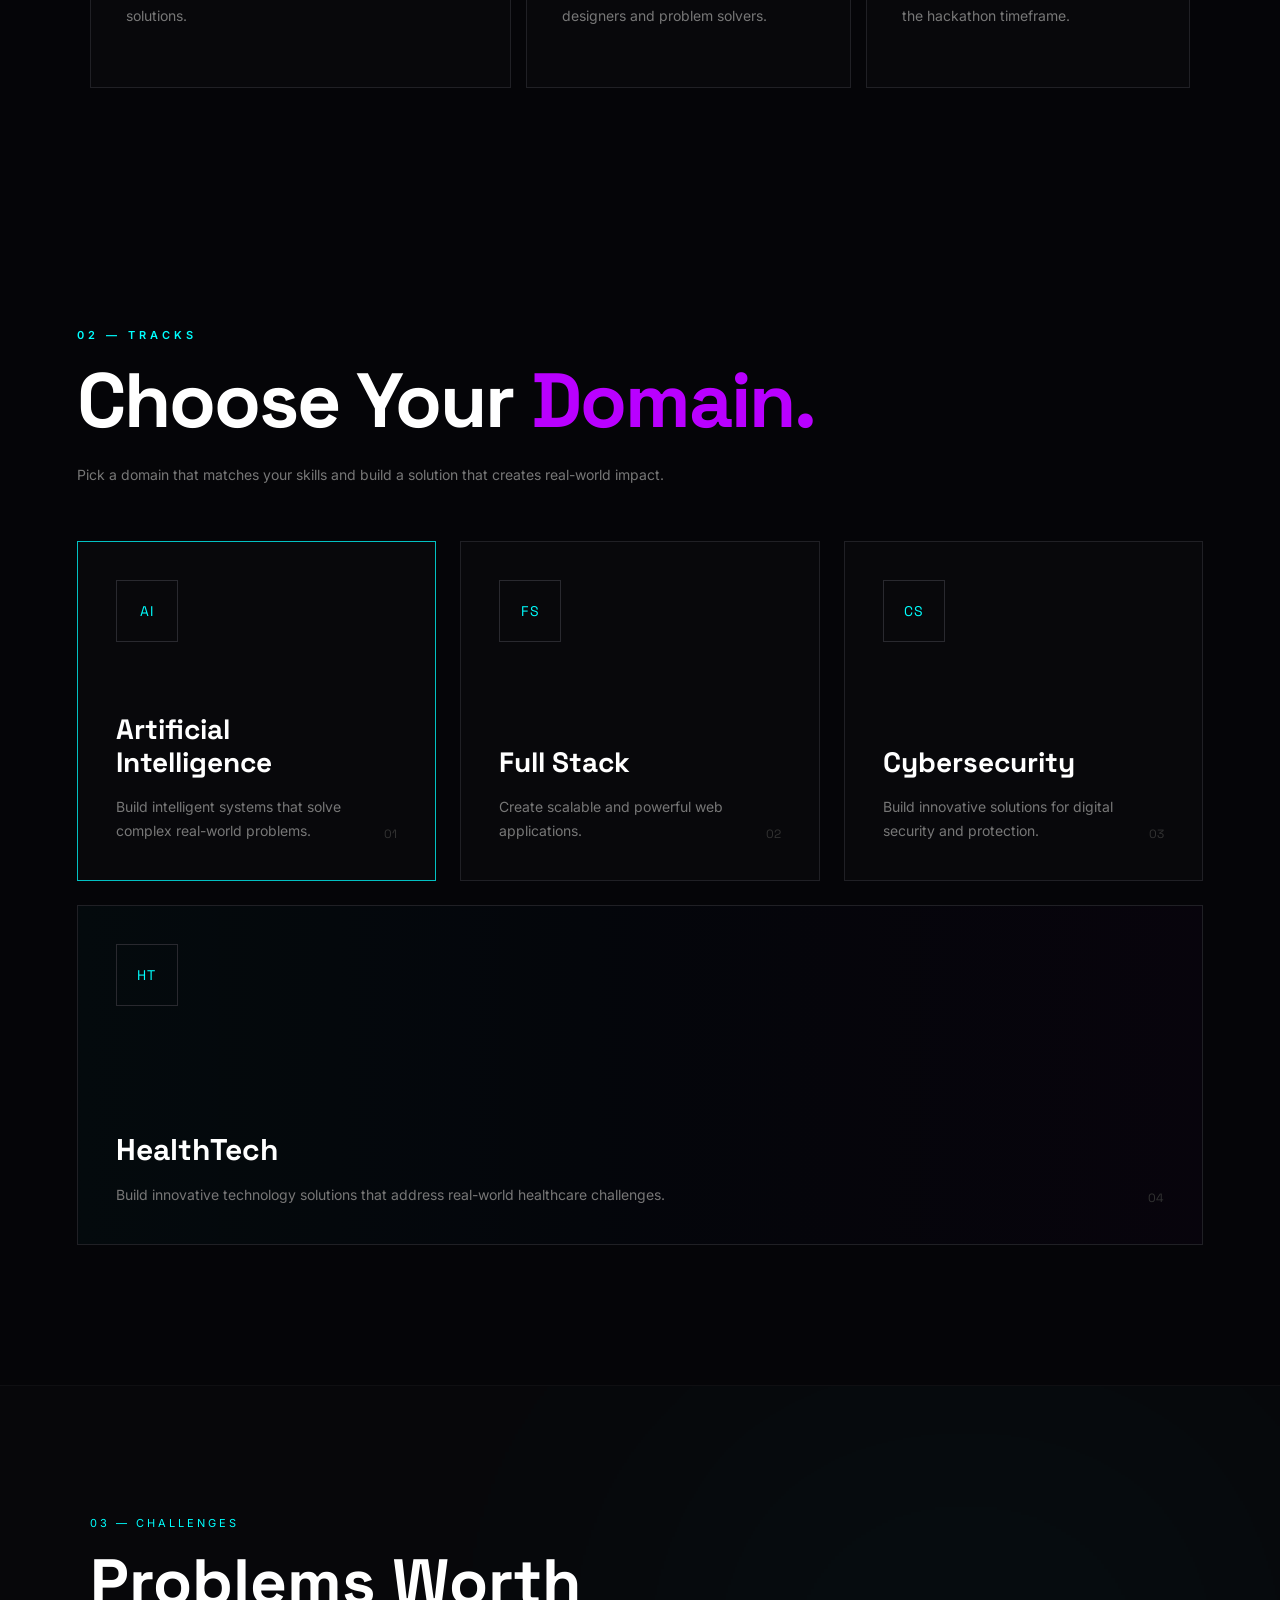
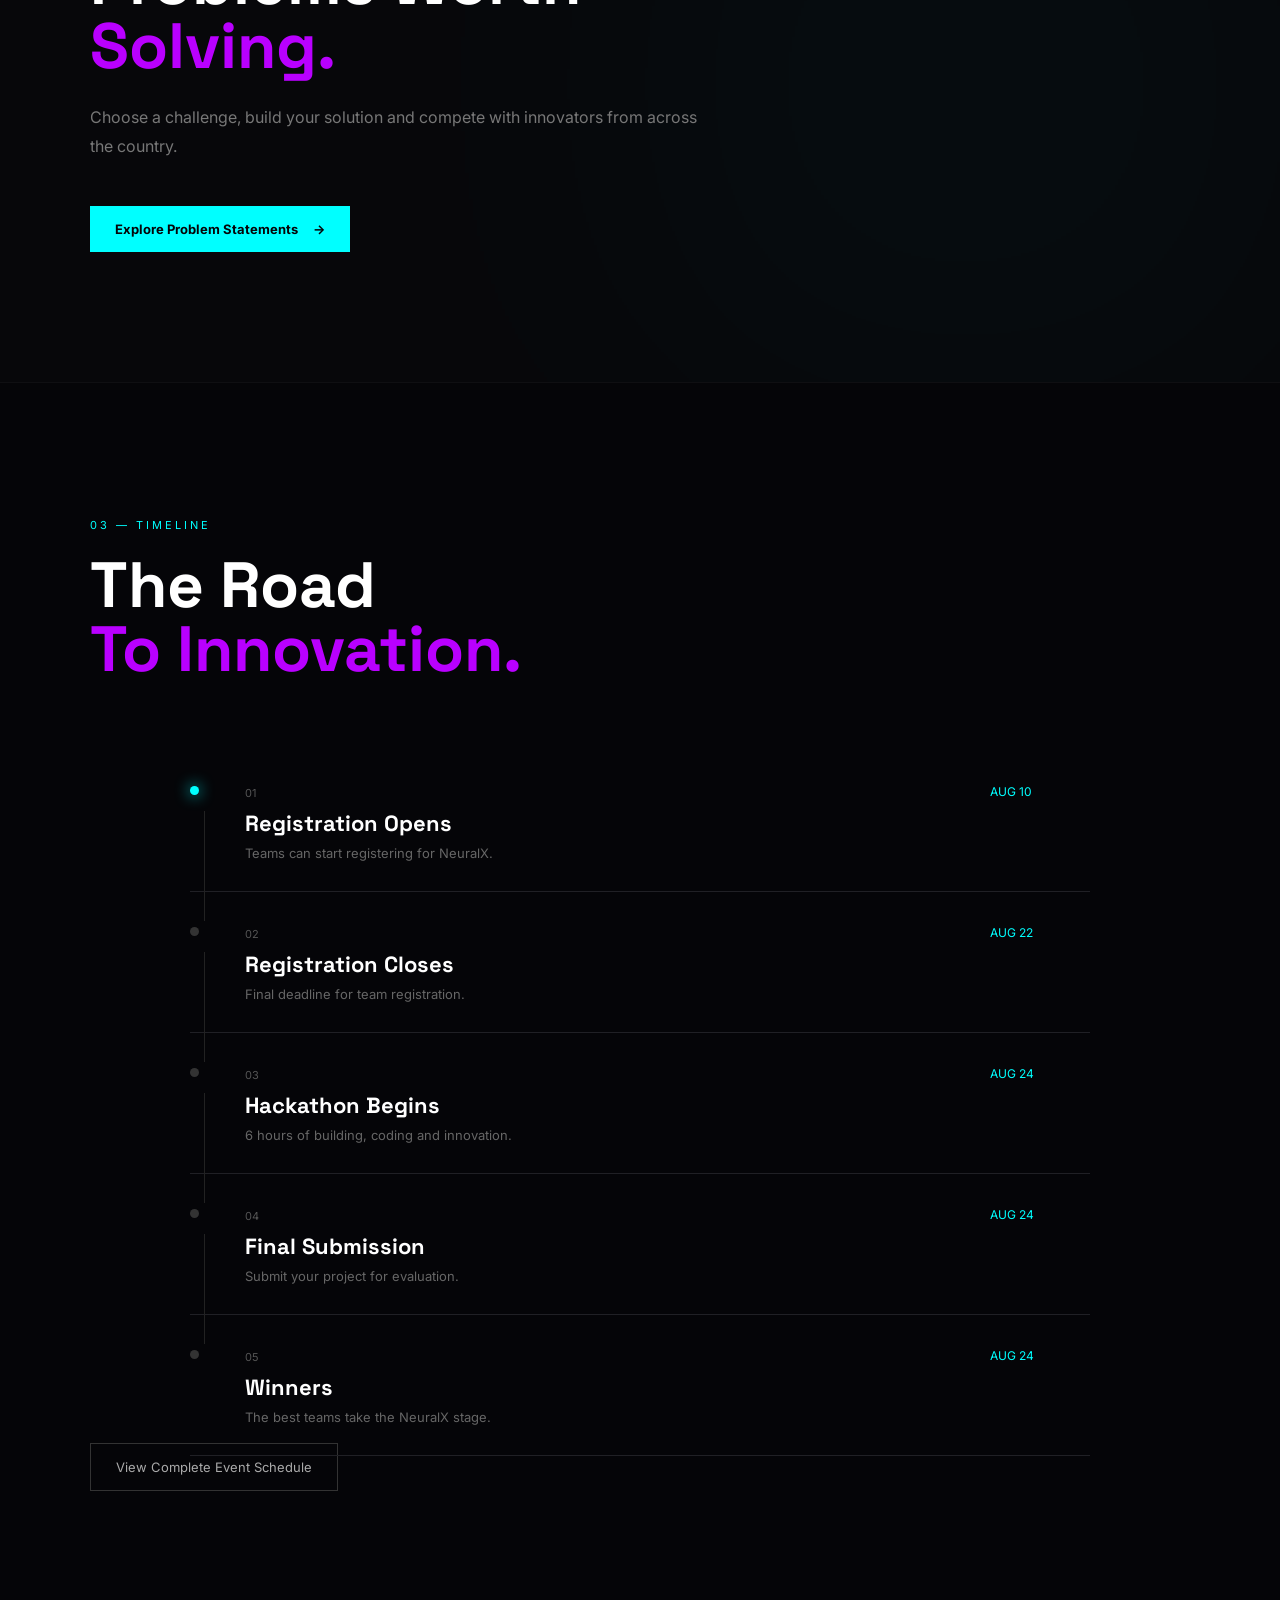
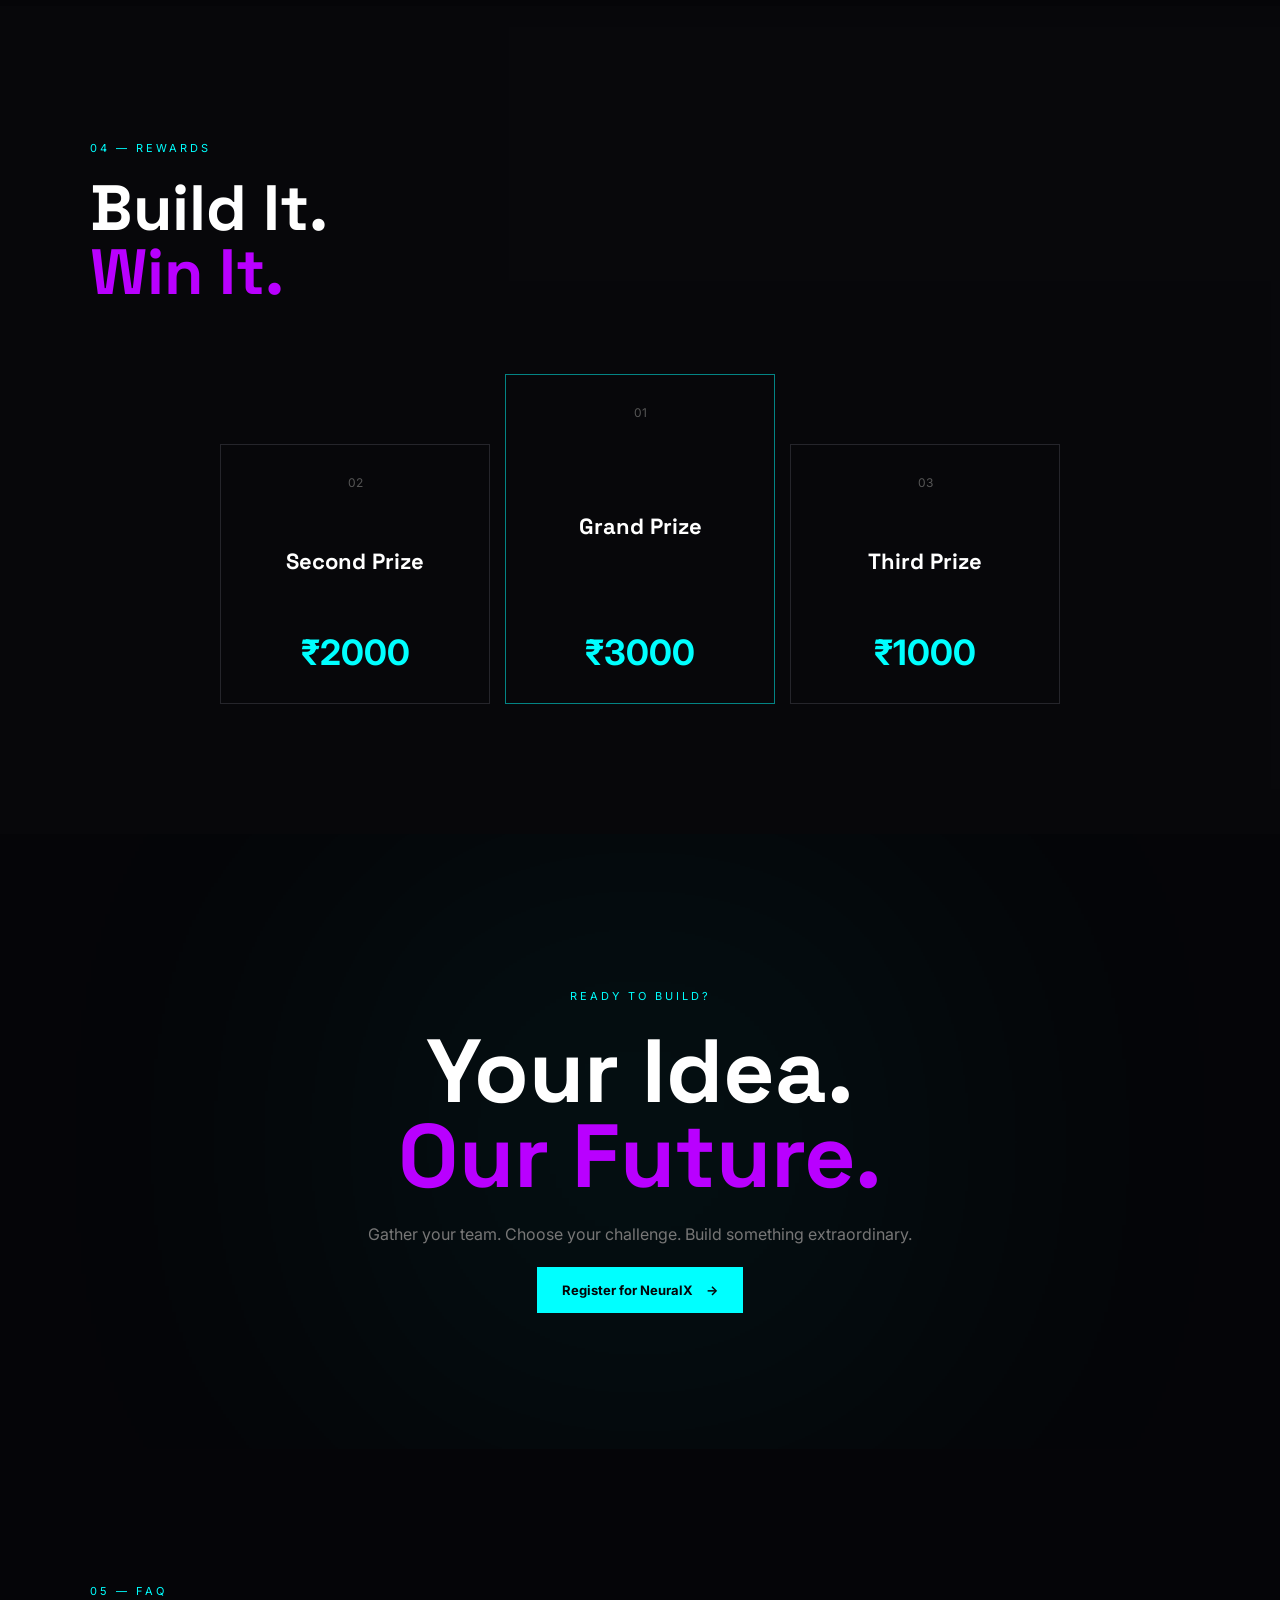
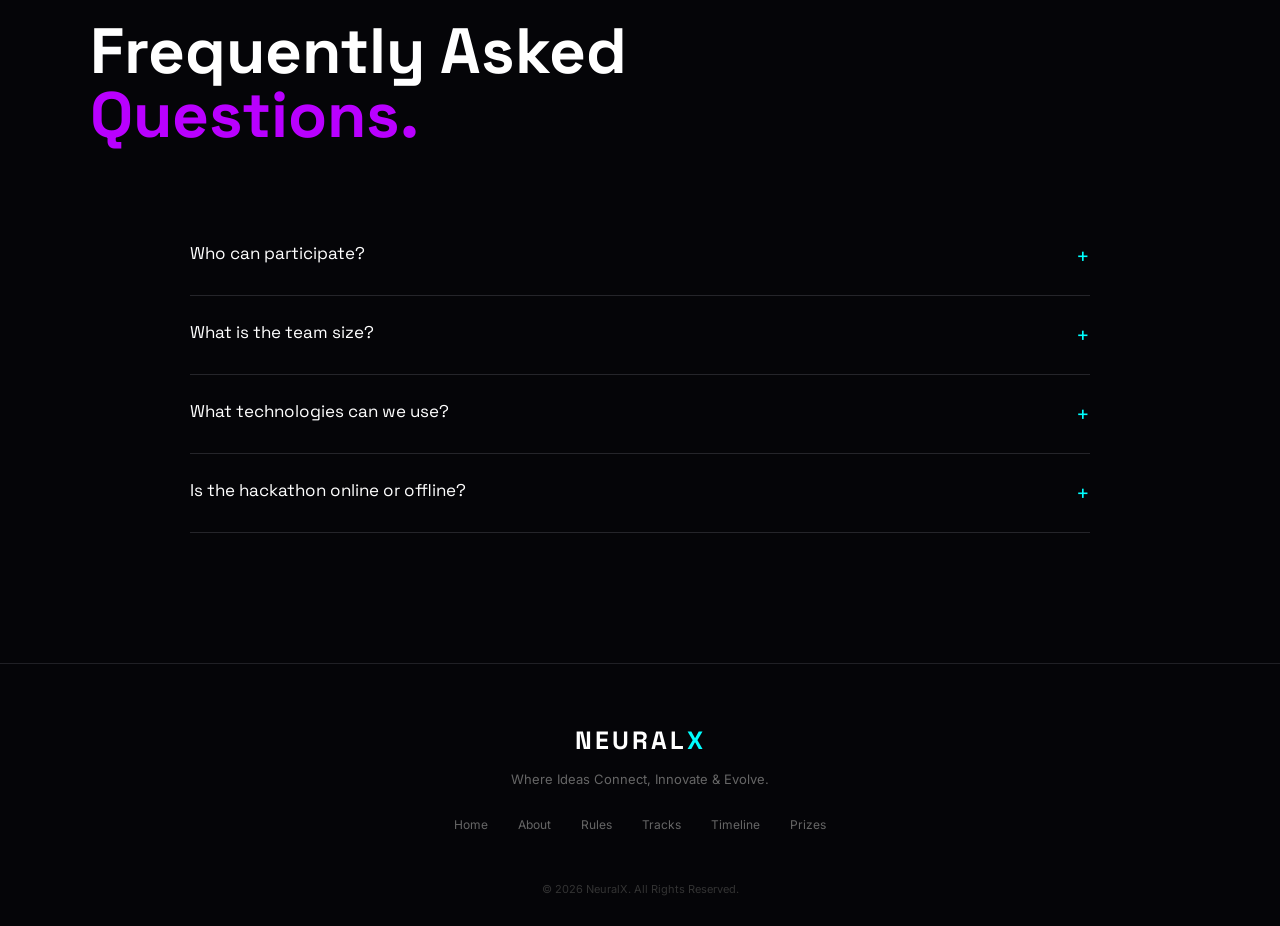
==== commit b883c5c3: "Add HealthTech domain and fix tracks layout" ====
--- a/index.html
+++ b/index.html
@@ -29,7 +29,9 @@
         <span></span>
         <span></span>
         <span></span>
+        <span></span>
     </div>
+
 
     <!-- Navigation -->
     <header class="navbar">
@@ -55,6 +57,7 @@
 
     </header>
 
+
     <!-- Hero Section -->
     <section class="hero" id="home">
 
@@ -65,14 +68,17 @@
                 NATIONAL LEVEL HACKATHON
             </div>
 
+
             <h1>
                 NEURAL<span>X</span>
             </h1>
+
 
             <h2>
                 Build Beyond
                 <span>Boundaries.</span>
             </h2>
+
 
             <p>
                 A next-generation hackathon where developers,
@@ -80,14 +86,20 @@
                 transform bold ideas into powerful solutions.
             </p>
 
+
+            <!-- Organizer -->
             <div class="organizer-text">
-    <span class="organizer-label">Organized by</span>
-    <div class="organizer-name">
-        Department of Medical Electronics
-        <span class="organizer-divider">•</span>
-        <strong>SIMATS ENGINEERING</strong>
-    </div>
-</div>
+
+                <span class="organizer-label">
+                    Organized by Department of Medical Electronics
+                </span>
+
+                <span class="organizer-name">
+                    SIMATS ENGINEERING
+                </span>
+
+            </div>
+
 
             <div class="hero-buttons">
 
@@ -102,6 +114,7 @@
 
             </div>
 
+
             <div class="hero-info">
 
                 <div>
@@ -127,6 +140,7 @@
             </div>
 
         </div>
+
 
         <!-- Neural Visual -->
         <div class="neural-visual">
@@ -147,6 +161,8 @@
         </div>
 
     </section>
+
+
 
     <!-- About -->
     <section class="section" id="about">
@@ -169,6 +185,7 @@
 
         </div>
 
+
         <div class="about-grid">
 
             <div class="about-card large">
@@ -188,6 +205,7 @@
 
             </div>
 
+
             <div class="about-card">
 
                 <div class="card-number">
@@ -205,6 +223,7 @@
 
             </div>
 
+
             <div class="about-card">
 
                 <div class="card-number">
@@ -226,142 +245,202 @@
 
     </section>
 
-<!-- ============================= -->
-<!-- TRACKS -->
-<!-- ============================= -->
-
-<section class="tracks" id="tracks">
-
-    <div class="section-heading">
-
-        <span>
-            02 — TRACKS
-        </span>
-
-        <h2>
-            Choose Your
-            <span>Domain.</span>
-        </h2>
-
-        <p>
-            Pick a domain that matches your
-            skills and build a solution that
-            creates real-world impact.
-        </p>
-
-    </div>
-
-
-    <div class="tracks-grid">
-
-
-        <!-- TRACK 01 -->
-
-       <div class="tracks-grid">
-
-    <!-- AI -->
-    <div class="track-card active">
-        <div class="track-icon">AI</div>
-
-        <div class="track-content">
-            <h3>Artificial Intelligence</h3>
+
+
+    <!-- ============================= -->
+    <!-- TRACKS / DOMAINS -->
+    <!-- ============================= -->
+
+    <section class="tracks" id="tracks">
+
+        <div class="section-heading">
+
+            <span>
+                02 — TRACKS
+            </span>
+
+            <h2>
+                Choose Your
+                <span>Domain.</span>
+            </h2>
+
             <p>
-                Build intelligent systems that solve complex real-world problems.
+                Pick a domain that matches your skills and build a solution
+                that creates real-world impact.
             </p>
-        </div>
-
-        <span class="track-number">01</span>
-    </div>
-
-
-    <!-- Full Stack -->
-    <div class="track-card">
-        <div class="track-icon">FS</div>
-
-        <div class="track-content">
-            <h3>Full Stack</h3>
-            <p>
-                Create scalable and powerful web applications.
-            </p>
-        </div>
-
-        <span class="track-number">02</span>
-    </div>
-
-
-    <!-- Cybersecurity -->
-    <div class="track-card">
-        <div class="track-icon">CS</div>
-
-        <div class="track-content">
-            <h3>Cybersecurity</h3>
-            <p>
-                Build innovative solutions for digital security and protection.
-            </p>
-        </div>
-
-        <span class="track-number">03</span>
-    </div>
-
-
-    <!-- HealthTech -->
-    <div class="track-card">
-        <div class="track-icon">HT</div>
-
-        <div class="track-content">
-            <h3>HealthTech</h3>
-            <p>
-                Build innovative technology solutions that address real-world healthcare challenges.
-            </p>
-        </div>
-
-        <span class="track-number">04</span>
-    </div>
-
-</div>
-    
-
-</section>
-
-<section class="problem-preview">
-
-    <div class="problem-preview-content">
-
-        <div class="section-heading">
-
-            <span>03 — CHALLENGES</span>
-
-            <h2>
-                Problems Worth<br>
-                <span>Solving.</span>
-            </h2>
-
-            <p>
-                Choose a challenge, build your solution
-                and compete with innovators from across
-                the country.
-            </p>
-
-        </div>
-
-        <a
-            href="pages/problems.html"
-            class="primary-button"
-        >
-            Explore Problem Statements
-            <span>→</span>
-        </a>
-
-    </div>
-
-</section>
+
+        </div>
+
+
+        <div class="tracks-grid">
+
+
+            <!-- TRACK 01 -->
+            <div class="track-card active">
+
+                <div class="track-icon">
+                    AI
+                </div>
+
+                <div class="track-content">
+
+                    <span class="track-number">
+                        01
+                    </span>
+
+                    <h3>
+                        Artificial Intelligence
+                    </h3>
+
+                    <p>
+                        Build intelligent systems that solve complex
+                        real-world problems.
+                    </p>
+
+                </div>
+
+            </div>
+
+
+
+            <!-- TRACK 02 -->
+            <div class="track-card">
+
+                <div class="track-icon">
+                    FS
+                </div>
+
+                <div class="track-content">
+
+                    <span class="track-number">
+                        02
+                    </span>
+
+                    <h3>
+                        Full Stack
+                    </h3>
+
+                    <p>
+                        Create scalable and powerful web applications.
+                    </p>
+
+                </div>
+
+            </div>
+
+
+
+            <!-- TRACK 03 -->
+            <div class="track-card">
+
+                <div class="track-icon">
+                    CS
+                </div>
+
+                <div class="track-content">
+
+                    <span class="track-number">
+                        03
+                    </span>
+
+                    <h3>
+                        Cybersecurity
+                    </h3>
+
+                    <p>
+                        Build innovative solutions for digital security
+                        and protection.
+                    </p>
+
+                </div>
+
+            </div>
+
+
+
+            <!-- TRACK 04 -->
+            <div class="track-card healthtech-card">
+
+                <div class="track-icon">
+                    HT
+                </div>
+
+                <div class="track-content">
+
+                    <span class="track-number">
+                        04
+                    </span>
+
+                    <h3>
+                        HealthTech
+                    </h3>
+
+                    <p>
+                        Build innovative technology solutions that address
+                        real-world healthcare challenges.
+                    </p>
+
+                </div>
+
+            </div>
+
+
+        </div>
+
+    </section>
+
+
+
+    <!-- ============================= -->
+    <!-- PROBLEM STATEMENTS -->
+    <!-- ============================= -->
+
+    <section class="problem-preview">
+
+        <div class="problem-preview-content">
+
+            <div class="section-heading">
+
+                <span>
+                    03 — CHALLENGES
+                </span>
+
+                <h2>
+                    Problems Worth<br>
+                    <span>Solving.</span>
+                </h2>
+
+                <p>
+                    Choose a challenge, build your solution
+                    and compete with innovators from across
+                    the country.
+                </p>
+
+            </div>
+
+
+            <a
+                href="pages/problems.html"
+                class="primary-button"
+            >
+                Explore Problem Statements
+                <span>→</span>
+            </a>
+
+        </div>
+
+    </section>
+
+
 
     <!-- Timeline -->
     <section class="section" id="timeline">
 
         <div class="section-heading">
 
-            <span>03 — TIMELINE</span>
+            <span>
+                03 — TIMELINE
+            </span>
 
             <h2>
                 The Road<br>
@@ -370,15 +449,20 @@
 
         </div>
 
+
         <div class="timeline">
 
+
+            <!-- Timeline 01 -->
             <div class="timeline-item active">
 
                 <div class="timeline-dot"></div>
 
                 <div class="timeline-content">
 
-                    <span>01</span>
+                    <span>
+                        01
+                    </span>
 
                     <h3>
                         Registration Opens
@@ -392,18 +476,23 @@
                 </div>
 
                 <time>
-                    AUG 12
+                    AUG 10
                 </time>
 
             </div>
 
+
+
+            <!-- Timeline 02 -->
             <div class="timeline-item">
 
                 <div class="timeline-dot"></div>
 
                 <div class="timeline-content">
 
-                    <span>02</span>
+                    <span>
+                        02
+                    </span>
 
                     <h3>
                         Registration Closes
@@ -422,13 +511,18 @@
 
             </div>
 
+
+
+            <!-- Timeline 03 -->
             <div class="timeline-item">
 
                 <div class="timeline-dot"></div>
 
                 <div class="timeline-content">
 
-                    <span>03</span>
+                    <span>
+                        03
+                    </span>
 
                     <h3>
                         Hackathon Begins
@@ -447,13 +541,18 @@
 
             </div>
 
+
+
+            <!-- Timeline 04 -->
             <div class="timeline-item">
 
                 <div class="timeline-dot"></div>
 
                 <div class="timeline-content">
 
-                    <span>04</span>
+                    <span>
+                        04
+                    </span>
 
                     <h3>
                         Final Submission
@@ -472,13 +571,18 @@
 
             </div>
 
+
+
+            <!-- Timeline 05 -->
             <div class="timeline-item">
 
                 <div class="timeline-dot"></div>
 
                 <div class="timeline-content">
 
-                    <span>05</span>
+                    <span>
+                        05
+                    </span>
 
                     <h3>
                         Winners
@@ -497,23 +601,29 @@
 
             </div>
 
-        </div>
+
+        </div>
+
+
+        <a
+            href="pages/rules.html"
+            class="secondary-button"
+        >
+            View Complete Event Schedule
+        </a>
 
     </section>
 
-    <a
-        href="pages/rules.html"
-        class="secondary-button"
-    >
-        View Complete Event Schedule
-    </a>
+
 
     <!-- Prizes -->
     <section class="section prizes-section" id="prizes">
 
         <div class="section-heading">
 
-            <span>04 — REWARDS</span>
+            <span>
+                04 — REWARDS
+            </span>
 
             <h2>
                 Build It.<br>
@@ -522,8 +632,11 @@
 
         </div>
 
+
         <div class="prizes">
 
+
+            <!-- Second Prize -->
             <div class="prize-card second">
 
                 <span class="prize-position">
@@ -540,6 +653,9 @@
 
             </div>
 
+
+
+            <!-- Grand Prize -->
             <div class="prize-card first">
 
                 <span class="prize-position">
@@ -556,6 +672,9 @@
 
             </div>
 
+
+
+            <!-- Third Prize -->
             <div class="prize-card third">
 
                 <span class="prize-position">
@@ -572,9 +691,12 @@
 
             </div>
 
+
         </div>
 
     </section>
+
+
 
     <!-- Register CTA -->
     <section class="register-section" id="register">
@@ -607,12 +729,16 @@
 
     </section>
 
+
+
     <!-- FAQ -->
     <section class="section faq-section" id="faq">
 
         <div class="section-heading">
 
-            <span>05 — FAQ</span>
+            <span>
+                05 — FAQ
+            </span>
 
             <h2>
                 Frequently Asked<br>
@@ -621,8 +747,11 @@
 
         </div>
 
+
         <div class="faq-container">
 
+
+            <!-- FAQ 01 -->
             <div class="faq-item">
 
                 <button class="faq-question">
@@ -637,6 +766,9 @@
 
             </div>
 
+
+
+            <!-- FAQ 02 -->
             <div class="faq-item">
 
                 <button class="faq-question">
@@ -650,6 +782,9 @@
 
             </div>
 
+
+
+            <!-- FAQ 03 -->
             <div class="faq-item">
 
                 <button class="faq-question">
@@ -664,6 +799,9 @@
 
             </div>
 
+
+
+            <!-- FAQ 04 -->
             <div class="faq-item">
 
                 <button class="faq-question">
@@ -678,9 +816,12 @@
 
             </div>
 
+
         </div>
 
     </section>
+
+
 
     <!-- Footer -->
     <footer>
@@ -693,16 +834,35 @@
             Where Ideas Connect, Innovate & Evolve.
         </p>
 
+
         <div class="footer-links">
 
-            <a href="#home">Home</a>
-            <a href="#about">About</a>
-            <a href="pages/rules.html">Rules</a>
-            <a href="#tracks">Tracks</a>
-            <a href="#timeline">Timeline</a>
-            <a href="#prizes">Prizes</a>
-
-        </div>
+            <a href="#home">
+                Home
+            </a>
+
+            <a href="#about">
+                About
+            </a>
+
+            <a href="pages/rules.html">
+                Rules
+            </a>
+
+            <a href="#tracks">
+                Tracks
+            </a>
+
+            <a href="#timeline">
+                Timeline
+            </a>
+
+            <a href="#prizes">
+                Prizes
+            </a>
+
+        </div>
+
 
         <div class="copyright">
             © 2026 NeuralX. All Rights Reserved.
@@ -710,8 +870,9 @@
 
     </footer>
 
+
     <script src="script.js"></script>
 
 </body>
 
-</html>
+</html>
--- a/style.css
+++ b/style.css
@@ -31,8 +31,15 @@
     z-index: -5;
 
     background-image:
-        linear-gradient(rgba(255,255,255,0.025) 1px, transparent 1px),
-        linear-gradient(90deg, rgba(255,255,255,0.025) 1px, transparent 1px);
+        linear-gradient(
+            rgba(255,255,255,0.025) 1px,
+            transparent 1px
+        ),
+        linear-gradient(
+            90deg,
+            rgba(255,255,255,0.025) 1px,
+            transparent 1px
+        );
 
     background-size: 60px 60px;
 }
@@ -233,6 +240,8 @@
 
     box-shadow: 0 0 25px rgba(0,255,255,0.4);
 }
+
+
 /* ============================= */
 /* PROBLEM PREVIEW */
 /* ============================= */
@@ -252,9 +261,6 @@
     overflow: hidden;
 }
 
-
-/* Background glow */
-
 .problem-preview::before {
     content: "";
 
@@ -277,9 +283,6 @@
     pointer-events: none;
 }
 
-
-/* Content alignment */
-
 .problem-preview-content {
     width: 100%;
 
@@ -292,9 +295,6 @@
     z-index: 2;
 }
 
-
-/* Heading */
-
 .problem-preview .section-heading {
     width: 100%;
 
@@ -303,34 +303,22 @@
     margin-bottom: 35px;
 }
 
-
-/* Heading label */
-
 .problem-preview .section-heading > span {
     display: block;
 
     margin-bottom: 20px;
 }
 
-
-/* Heading */
-
 .problem-preview .section-heading h2 {
     margin-top: 0;
 }
 
-
-/* Description */
-
 .problem-preview .section-heading p {
     max-width: 620px;
 
     margin-top: 25px;
 }
 
-
-/* Button */
-
 .problem-preview .primary-button {
     display: inline-flex;
 
@@ -343,38 +331,10 @@
     margin-top: 10px;
 }
 
-
-/* Button arrow */
-
 .problem-preview .primary-button span {
     margin-left: 5px;
 }
 
-
-/* ============================= */
-/* RESPONSIVE */
-/* ============================= */
-
-@media (max-width: 1000px) {
-
-    .problem-preview {
-        padding: 110px 7%;
-    }
-
-}
-
-
-@media (max-width: 650px) {
-
-    .problem-preview {
-        padding: 90px 5%;
-    }
-
-    .problem-preview .section-heading {
-        max-width: 100%;
-    }
-
-}
 
 /* ============================= */
 /* HERO */
@@ -475,6 +435,7 @@
 
 .hero-buttons {
     display: flex;
+
     gap: 15px;
 
     margin-top: 35px;
@@ -515,6 +476,7 @@
 
 .secondary-button:hover {
     border-color: #b900ff;
+
     color: #ffffff;
 }
 
@@ -528,6 +490,7 @@
 
 .hero-info div {
     display: flex;
+
     flex-direction: column;
 
     gap: 5px;
@@ -577,6 +540,7 @@
     border-radius: 50%;
 
     display: flex;
+
     align-items: center;
     justify-content: center;
 
@@ -810,112 +774,6 @@
 
 
 /* ============================= */
-/* TRACKS */
-/* ============================= */
-
-.tracks-section {
-    background: rgba(255,255,255,0.01);
-}
-
-.tracks-grid {
-    display: grid;
-
-    grid-template-columns: repeat(2, 1fr);
-    gap: 15px;
-}
-
-.track-card {
-    min-height: 270px;
-
-    padding: 30px;
-
-    border: 1px solid #202025;
-
-    position: relative;
-
-    overflow: hidden;
-
-    transition: 0.4s;
-}
-
-.track-card::before {
-    content: "";
-
-    position: absolute;
-
-    width: 150px;
-    height: 150px;
-
-    top: -80px;
-    right: -80px;
-
-    background: #00ffff;
-
-    filter: blur(100px);
-
-    opacity: 0;
-
-    transition: 0.4s;
-}
-
-.track-card:hover {
-    border-color: #00ffff;
-
-    transform: translateY(-5px);
-}
-
-.track-card:hover::before {
-    opacity: 0.2;
-}
-
-.track-icon {
-    width: 50px;
-    height: 50px;
-
-    display: flex;
-    align-items: center;
-    justify-content: center;
-
-    border: 1px solid #333;
-
-    color: #00ffff;
-
-    font-size: 12px;
-
-    margin-bottom: 40px;
-}
-
-.track-card h3 {
-    font-family: "Space Grotesk";
-
-    font-size: 23px;
-}
-
-.track-card p {
-    color: #777;
-
-    font-size: 13px;
-
-    line-height: 1.7;
-
-    margin-top: 15px;
-
-    max-width: 300px;
-}
-
-.track-number {
-    position: absolute;
-
-    bottom: 25px;
-    right: 30px;
-
-    color: #333;
-
-    font-size: 12px;
-}
-
-
-/* ============================= */
 /* TIMELINE */
 /* ============================= */
 
@@ -945,7 +803,9 @@
     position: absolute;
 
     left: 14px;
+
     top: 60px;
+
     bottom: -30px;
 
     width: 1px;
@@ -1017,6 +877,7 @@
     display: flex;
 
     align-items: end;
+
     justify-content: center;
 
     gap: 15px;
@@ -1275,10 +1136,394 @@
 
 
 /* ============================= */
-/* RESPONSIVE */
+/* TRACKS / DOMAINS */
+/* ============================= */
+
+.tracks {
+    width: 100%;
+    max-width: none;
+
+    padding: 120px 6% 140px;
+
+    position: relative;
+
+    overflow: hidden;
+}
+
+
+/* ============================= */
+/* TRACK HEADING */
+/* ============================= */
+
+.tracks .section-heading {
+    width: 100%;
+    max-width: none;
+
+    margin: 0 0 55px;
+
+    text-align: left;
+}
+
+.tracks .section-heading > span {
+    display: block;
+
+    color: #00ffff;
+
+    font-size: 11px;
+
+    font-weight: 600;
+
+    letter-spacing: 4px;
+
+    margin-bottom: 18px;
+}
+
+.tracks .section-heading h2 {
+    margin: 0;
+
+    font-family: "Space Grotesk", sans-serif;
+
+    font-size: clamp(48px, 6vw, 78px);
+
+    line-height: 1.02;
+
+    letter-spacing: -2px;
+}
+
+.tracks .section-heading h2 span {
+    color: #b900ff;
+}
+
+.tracks .section-heading p {
+    max-width: 850px;
+
+    margin: 22px 0 0;
+
+    color: #777;
+
+    font-size: 14px;
+
+    line-height: 1.7;
+}
+
+
+/* ============================= */
+/* TRACK GRID */
+/* ============================= */
+
+/*
+   DESKTOP:
+
+   ┌─────────┐ ┌─────────┐ ┌─────────┐
+   │   AI    │ │   FS    │ │   CS    │
+   └─────────┘ └─────────┘ └─────────┘
+
+   ┌───────────────────────────────────┐
+   │            HEALTH TECH            │
+   └───────────────────────────────────┘
+*/
+
+.tracks-grid {
+    width: 100%;
+
+    max-width: none;
+
+    margin: 0;
+
+    padding: 0;
+
+    display: grid;
+
+    grid-template-columns:
+        repeat(3, minmax(0, 1fr));
+
+    grid-template-rows:
+        340px 340px;
+
+    gap: 24px;
+}
+
+
+/* ============================= */
+/* TRACK CARD */
+/* ============================= */
+
+.tracks-grid .track-card {
+    width: 100%;
+
+    min-width: 0;
+
+    min-height: 0;
+
+    height: 100%;
+
+    margin: 0;
+
+    padding: 38px;
+
+    border: 1px solid #202025;
+
+    background: rgba(255,255,255,0.012);
+
+    position: relative;
+
+    display: flex;
+
+    flex-direction: column;
+
+    justify-content: space-between;
+
+    overflow: hidden;
+
+    transition:
+        transform 0.35s ease,
+        border-color 0.35s ease;
+}
+
+
+/* ============================= */
+/* EXACT CARD POSITIONS */
+/* ============================= */
+
+/* Artificial Intelligence */
+.tracks-grid .track-card:nth-child(1) {
+    grid-column: 1;
+    grid-row: 1;
+}
+
+/* Full Stack */
+.tracks-grid .track-card:nth-child(2) {
+    grid-column: 2;
+    grid-row: 1;
+}
+
+/* Cybersecurity */
+.tracks-grid .track-card:nth-child(3) {
+    grid-column: 3;
+    grid-row: 1;
+}
+
+/* HealthTech */
+.tracks-grid .track-card:nth-child(4) {
+    grid-column: 1 / 4;
+    grid-row: 2;
+}
+
+
+/* ============================= */
+/* CARD GLOW */
+/* ============================= */
+
+.tracks-grid .track-card::before {
+    content: "";
+
+    position: absolute;
+
+    width: 250px;
+    height: 250px;
+
+    right: -140px;
+    top: -140px;
+
+    background: #00ffff;
+
+    filter: blur(120px);
+
+    opacity: 0;
+
+    transition: opacity 0.35s ease;
+
+    pointer-events: none;
+}
+
+.tracks-grid .track-card:hover {
+    transform: translateY(-6px);
+
+    border-color:
+        rgba(0,255,255,0.45);
+}
+
+.tracks-grid .track-card:hover::before {
+    opacity: 0.08;
+}
+
+.tracks-grid .track-card.active {
+    border-color:
+        rgba(0,255,255,0.7);
+}
+
+
+/* ============================= */
+/* TRACK ICON */
+/* ============================= */
+
+.track-icon {
+    width: 62px;
+    height: 62px;
+
+    flex-shrink: 0;
+
+    display: flex;
+
+    align-items: center;
+
+    justify-content: center;
+
+    border: 1px solid #29292f;
+
+    color: #00ffff;
+
+    font-family:
+        "Space Grotesk",
+        sans-serif;
+
+    font-size: 14px;
+
+    letter-spacing: 1px;
+}
+
+
+/* ============================= */
+/* TRACK CONTENT */
+/* ============================= */
+
+.track-content {
+    position: relative;
+
+    margin-top: auto;
+
+    padding-top: 35px;
+
+    padding-right: 35px;
+}
+
+.track-content h3 {
+    margin: 0 0 15px;
+
+    font-family:
+        "Space Grotesk",
+        sans-serif;
+
+    font-size: 28px;
+
+    line-height: 1.2;
+}
+
+.track-content p {
+    max-width: 650px;
+
+    margin: 0;
+
+    color: #666;
+
+    font-size: 14px;
+
+    line-height: 1.75;
+}
+
+
+/* ============================= */
+/* TRACK NUMBER */
+/* ============================= */
+
+.track-number {
+    position: absolute;
+
+    right: 0;
+
+    bottom: 0;
+
+    color: #333;
+
+    font-family:
+        "Space Grotesk",
+        sans-serif;
+
+    font-size: 12px;
+}
+
+
+/* ============================= */
+/* HEALTH TECH */
+/* ============================= */
+
+.tracks-grid .track-card:nth-child(4)
+.track-content {
+    padding-right: 100px;
+}
+
+.tracks-grid .track-card:nth-child(4)
+.track-content h3 {
+    font-size: 30px;
+}
+
+
+/* ============================= */
+/* ORGANIZER */
+/* ============================= */
+
+.organizer-text {
+    margin-top: 22px;
+
+    margin-bottom: 24px;
+
+    position: relative;
+}
+
+.organizer-label {
+    display: block;
+
+    margin-bottom: 6px;
+
+    font-size: 11px;
+
+    font-weight: 600;
+
+    letter-spacing: 2.5px;
+
+    text-transform: uppercase;
+
+    color: #00e5ff;
+}
+
+.organizer-name {
+    display: flex;
+
+    align-items: center;
+
+    gap: 10px;
+
+    font-size: 14px;
+
+    font-weight: 500;
+
+    letter-spacing: 0.8px;
+
+    color: #b8b8b8;
+}
+
+.organizer-name strong {
+    color: #ffffff;
+
+    font-weight: 600;
+}
+
+.organizer-divider {
+    color: #00e5ff;
+
+    font-size: 16px;
+}
+
+
+/* ============================= */
+/* RESPONSIVE - TABLET */
 /* ============================= */
 
 @media (max-width: 1000px) {
+
+    .problem-preview {
+        padding: 110px 7%;
+    }
 
     .navbar nav {
         display: none;
@@ -1302,18 +1547,64 @@
         transform: scale(0.8);
     }
 
-    .tracks-grid {
-        grid-template-columns: repeat(2, 1fr);
-    }
-
     .about-grid {
         grid-template-columns: 1fr;
     }
 
-}
-
+    /* 2 + 2 layout on tablet */
+    .tracks {
+        padding: 105px 5% 120px;
+    }
+
+    .tracks .section-heading {
+        margin-bottom: 45px;
+    }
+
+    .tracks-grid {
+        grid-template-columns:
+            repeat(2, minmax(0, 1fr));
+
+        grid-template-rows:
+            320px 320px;
+
+        gap: 20px;
+    }
+
+    .tracks-grid .track-card:nth-child(1) {
+        grid-column: 1;
+        grid-row: 1;
+    }
+
+    .tracks-grid .track-card:nth-child(2) {
+        grid-column: 2;
+        grid-row: 1;
+    }
+
+    .tracks-grid .track-card:nth-child(3) {
+        grid-column: 1;
+        grid-row: 2;
+    }
+
+    .tracks-grid .track-card:nth-child(4) {
+        grid-column: 2;
+        grid-row: 2;
+    }
+}
+
+
+/* ============================= */
+/* RESPONSIVE - MOBILE */
+/* ============================= */
 
 @media (max-width: 650px) {
+
+    .problem-preview {
+        padding: 90px 5%;
+    }
+
+    .problem-preview .section-heading {
+        max-width: 100%;
+    }
 
     .navbar {
         padding: 20px 5%;
@@ -1353,10 +1644,6 @@
         padding: 90px 5%;
     }
 
-    .tracks-grid {
-        grid-template-columns: 1fr;
-    }
-
     .prizes {
         flex-direction: column;
 
@@ -1371,7 +1658,8 @@
     }
 
     .timeline-item {
-        grid-template-columns: 20px 1fr;
+        grid-template-columns:
+            20px 1fr;
 
         gap: 15px;
     }
@@ -1392,107 +1680,187 @@
         flex-wrap: wrap;
     }
 
-}
-/* ============================= */
-/* TRACKS */
-/* ============================= */
+
+    /* TRACKS MOBILE */
+
+    .tracks {
+        padding: 85px 5% 100px;
+    }
+
+    .tracks .section-heading {
+        margin-bottom: 35px;
+    }
+
+    .tracks .section-heading h2 {
+        font-size: 42px;
+
+        line-height: 1.05;
+
+        letter-spacing: -1px;
+    }
+
+    .tracks .section-heading p {
+        font-size: 13px;
+    }
+
+    .tracks-grid {
+        grid-template-columns: 1fr;
+
+        grid-template-rows:
+            repeat(4, 300px);
+
+        gap: 16px;
+    }
+
+    .tracks-grid .track-card:nth-child(1),
+    .tracks-grid .track-card:nth-child(2),
+    .tracks-grid .track-card:nth-child(3),
+    .tracks-grid .track-card:nth-child(4) {
+        grid-column: 1;
+
+        grid-row: auto;
+    }
+
+    .tracks-grid .track-card {
+        padding: 30px;
+    }
+
+    .tracks-grid .track-card:nth-child(4)
+    .track-content {
+        padding-right: 10px;
+    }
+
+    .track-content h3 {
+        font-size: 24px;
+    }
+
+    .track-content p {
+        font-size: 13px;
+    }
+}
+
+
+/* ============================= */
+/* EXTRA MOBILE */
+/* ============================= */
+
+@media (max-width: 768px) {
+
+    .tracks-grid,
+    .domains-grid {
+        grid-template-columns: 1fr;
+    }
+}
+/* ================================================= */
+/* FINAL NEURALX DOMAIN / TRACK LAYOUT */
+/* ================================================= */
 
 .tracks {
     width: 100%;
-
-    padding: 130px 7%;
-
+    padding: 110px 6% 140px;
     position: relative;
-}
-
+    overflow: hidden;
+}
+
+
+/* ============================= */
+/* HEADING */
+/* ============================= */
 
 .tracks .section-heading {
-    max-width: 700px;
-
-    margin-bottom: 55px;
-}
-
+    width: 100%;
+    max-width: 100%;
+
+    margin: 0 0 55px;
+
+    text-align: left;
+}
 
 .tracks .section-heading > span {
     display: block;
 
+    margin-bottom: 18px;
+
     color: #00ffff;
 
-    font-size: 10px;
+    font-size: 11px;
+    font-weight: 600;
 
     letter-spacing: 4px;
-
-    margin-bottom: 20px;
-}
-
+}
 
 .tracks .section-heading h2 {
+    margin: 0;
+
     font-family: "Space Grotesk", sans-serif;
 
-    font-size: clamp(
-        45px,
-        6vw,
-        70px
-    );
-
-    line-height: 1;
-
-    margin: 0;
-}
-
+    font-size: clamp(50px, 6vw, 80px);
+
+    line-height: 1.05;
+
+    letter-spacing: -2px;
+}
 
 .tracks .section-heading h2 span {
     color: #b900ff;
 }
 
-
 .tracks .section-heading p {
-    color: #666;
-
-    font-size: 13px;
-
-    line-height: 1.8;
-
-    margin-top: 25px;
-
-    max-width: 600px;
-}
-
-
-/* ============================= */
-/* TRACK GRID */
-/* ============================= */
-
-.tracks-grid {
+    max-width: 800px;
+
+    margin: 22px 0 0;
+
+    color: #777;
+
+    font-size: 14px;
+
+    line-height: 1.7;
+}
+
+
+/* ============================= */
+/* DOMAIN GRID */
+/* ============================= */
+
+.tracks .tracks-grid {
+
     width: 100%;
-    max-width: 1250px;
-    margin: 0 auto;
+    max-width: none;
+
+    margin: 0;
 
     display: grid;
-    grid-template-columns: repeat(2, 1fr);
-
-    gap: 20px;
-}
-
-
-/* ============================= */
-/* TRACK CARD */
-/* ============================= */
-
-.track-card {
-    min-height: 335px;
+
+    grid-template-columns:
+        repeat(3, minmax(0, 1fr));
+
+    grid-template-rows:
+        340px 340px;
+
+    gap: 24px;
+}
+
+
+/* ============================= */
+/* ALL CARDS */
+/* ============================= */
+
+.tracks .track-card {
+
+    width: 100%;
+    height: 100%;
+
+    min-width: 0;
+    min-height: 0;
+
+    margin: 0;
 
     padding: 38px;
 
     border: 1px solid #202025;
 
     background:
-        rgba(
-            255,
-            255,
-            255,
-            0.012
-        );
+        rgba(255,255,255,0.015);
 
     position: relative;
 
@@ -1506,20 +1874,63 @@
 
     transition:
         transform 0.35s ease,
-        border-color 0.35s ease;
-}
-
-
-.track-card::before {
+        border-color 0.35s ease,
+        background 0.35s ease;
+}
+
+
+/* ============================= */
+/* EXACT POSITIONS */
+/* ============================= */
+
+/* Artificial Intelligence */
+
+.tracks .track-card:nth-child(1) {
+    grid-column: 1;
+    grid-row: 1;
+}
+
+
+/* Full Stack */
+
+.tracks .track-card:nth-child(2) {
+    grid-column: 2;
+    grid-row: 1;
+}
+
+
+/* Cybersecurity */
+
+.tracks .track-card:nth-child(3) {
+    grid-column: 3;
+    grid-row: 1;
+}
+
+
+/* HealthTech - FULL WIDTH */
+
+.tracks .track-card:nth-child(4) {
+
+    grid-column: 1 / 4;
+    grid-row: 2;
+}
+
+
+/* ============================= */
+/* CARD HOVER */
+/* ============================= */
+
+.tracks .track-card::before {
+
     content: "";
 
     position: absolute;
 
-    width: 250px;
-    height: 250px;
-
-    right: -140px;
-    top: -140px;
+    width: 300px;
+    height: 300px;
+
+    top: -150px;
+    right: -150px;
 
     background: #00ffff;
 
@@ -1527,40 +1938,33 @@
 
     opacity: 0;
 
-    transition: 0.35s;
-}
-
-
-.track-card:hover {
-
-    transform:
-        translateY(-6px);
+    transition: opacity 0.4s ease;
+
+    pointer-events: none;
+}
+
+
+.tracks .track-card:hover {
+
+    transform: translateY(-6px);
 
     border-color:
-        rgba(
-            0,
-            255,
-            255,
-            0.45
-        );
-}
-
-
-.track-card:hover::before {
-    opacity: 0.08;
-}
-
-
-/* First card */
-
-.track-card.active {
+        rgba(0,255,255,0.55);
+
+    background:
+        rgba(0,255,255,0.015);
+}
+
+
+.tracks .track-card:hover::before {
+    opacity: 0.10;
+}
+
+
+.tracks .track-card.active {
+
     border-color:
-        rgba(
-            0,
-            255,
-            255,
-            0.7
-        );
+        rgba(0,255,255,0.75);
 }
 
 
@@ -1568,9 +1972,12 @@
 /* ICON */
 /* ============================= */
 
-.track-icon {
+.tracks .track-icon {
+
     width: 62px;
     height: 62px;
+
+    flex-shrink: 0;
 
     display: flex;
 
@@ -1592,127 +1999,213 @@
 
 
 /* ============================= */
-/* TRACK CONTENT */
-/* ============================= */
-
-.track-content {
+/* CONTENT */
+/* ============================= */
+
+.tracks .track-content {
+
     position: relative;
 
-    margin-top: 45px;
-}
-
-
-.track-number {
-    position: absolute;
-
-    right: 0;
-    bottom: 0;
-
-    color: #333;
+    margin-top: auto;
+
+    padding-top: 30px;
+
+    padding-right: 40px;
+}
+
+
+.tracks .track-content h3 {
+
+    margin: 0 0 15px;
 
     font-family:
         "Space Grotesk",
         sans-serif;
 
-    font-size: 12px;
-}
-
-
-.track-content h3 {
+    font-size: 28px;
+
+    line-height: 1.2;
+
+    color: #ffffff;
+}
+
+
+.tracks .track-content p {
+
+    max-width: 700px;
+
+    margin: 0;
+
+    color: #777;
+
+    font-size: 14px;
+
+    line-height: 1.7;
+}
+
+
+/* ============================= */
+/* NUMBER */
+/* ============================= */
+
+.tracks .track-number {
+
+    position: absolute;
+
+    right: 0;
+    bottom: 0;
+
+    color: #333;
+
     font-family:
         "Space Grotesk",
         sans-serif;
 
-    font-size: 27px;
-
-    line-height: 1.2;
-
-    margin-bottom: 18px;
-}
-
-
-.track-content p {
-    max-width: 400px;
-
-    color: #666;
-
-    font-size: 13px;
-
-    line-height: 1.8;
-}
-
-
-/* ============================= */
-/* RESPONSIVE */
-/* ============================= */
-
-@media (max-width: 900px) {
-
-    .tracks-grid {
+    font-size: 12px;
+}
+
+
+/* ============================= */
+/* HEALTHTECH */
+/* ============================= */
+
+.tracks .healthtech-card {
+
+    background:
+        linear-gradient(
+            90deg,
+            rgba(0,255,255,0.025),
+            rgba(0,100,255,0.015),
+            rgba(185,0,255,0.02)
+        );
+}
+
+.tracks .healthtech-card .track-content h3 {
+
+    font-size: 32px;
+}
+
+.tracks .healthtech-card .track-content p {
+
+    max-width: 850px;
+}
+
+
+/* ================================================= */
+/* TABLET */
+/* ================================================= */
+
+@media (max-width: 1000px) {
+
+    .tracks {
+        padding: 100px 5% 120px;
+    }
+
+    .tracks .tracks-grid {
+
         grid-template-columns:
-            repeat(2, 1fr);
-    }
-
-}
-
-
-@media (max-width: 600px) {
+            repeat(2, minmax(0, 1fr));
+
+        grid-template-rows:
+            320px 320px;
+
+        gap: 20px;
+    }
+
+
+    .tracks .track-card:nth-child(1) {
+        grid-column: 1;
+        grid-row: 1;
+    }
+
+    .tracks .track-card:nth-child(2) {
+        grid-column: 2;
+        grid-row: 1;
+    }
+
+    .tracks .track-card:nth-child(3) {
+        grid-column: 1;
+        grid-row: 2;
+    }
+
+    .tracks .track-card:nth-child(4) {
+        grid-column: 2;
+        grid-row: 2;
+    }
+}
+
+
+/* ================================================= */
+/* MOBILE */
+/* ================================================= */
+
+@media (max-width: 650px) {
 
     .tracks {
-        padding: 90px 5%;
-    }
-
-
-    .tracks-grid {
+        padding: 80px 5% 100px;
+    }
+
+
+    .tracks .section-heading h2 {
+
+        font-size: 43px;
+
+        line-height: 1.05;
+
+        letter-spacing: -1px;
+    }
+
+
+    .tracks .section-heading p {
+
+        font-size: 13px;
+
+        max-width: 100%;
+    }
+
+
+    .tracks .tracks-grid {
+
         grid-template-columns: 1fr;
-    }
-
-
-    .track-card {
-        min-height: 300px;
+
+        grid-template-rows:
+            repeat(4, 300px);
+
+        gap: 16px;
+    }
+
+
+    .tracks .track-card:nth-child(1),
+    .tracks .track-card:nth-child(2),
+    .tracks .track-card:nth-child(3),
+    .tracks .track-card:nth-child(4) {
+
+        grid-column: 1;
+
+        grid-row: auto;
+    }
+
+
+    .tracks .track-card {
 
         padding: 30px;
     }
 
-}
-.organizer-text {
-    margin-top: 22px;
-    margin-bottom: 24px;
-    position: relative;
-}
-
-.organizer-label {
-    display: block;
-    margin-bottom: 6px;
-    font-size: 11px;
-    font-weight: 600;
-    letter-spacing: 2.5px;
-    text-transform: uppercase;
-    color: #00e5ff;
-}
-
-.organizer-name {
-    display: flex;
-    align-items: center;
-    gap: 10px;
-    font-size: 14px;
-    font-weight: 500;
-    letter-spacing: 0.8px;
-    color: #b8b8b8;
-}
-
-.organizer-name strong {
-    color: #ffffff;
-    font-weight: 600;
-}
-
-.organizer-divider {
-    color: #00e5ff;
-    font-size: 16px;
-}
-@media (max-width: 768px) {
-    .tracks-grid,
-    .domains-grid {
-        grid-template-columns: 1fr;
+
+    .tracks .track-content h3 {
+
+        font-size: 24px;
+    }
+
+
+    .tracks .track-content p {
+
+        font-size: 13px;
+    }
+
+
+    .tracks .healthtech-card .track-content h3 {
+
+        font-size: 26px;
     }
 }
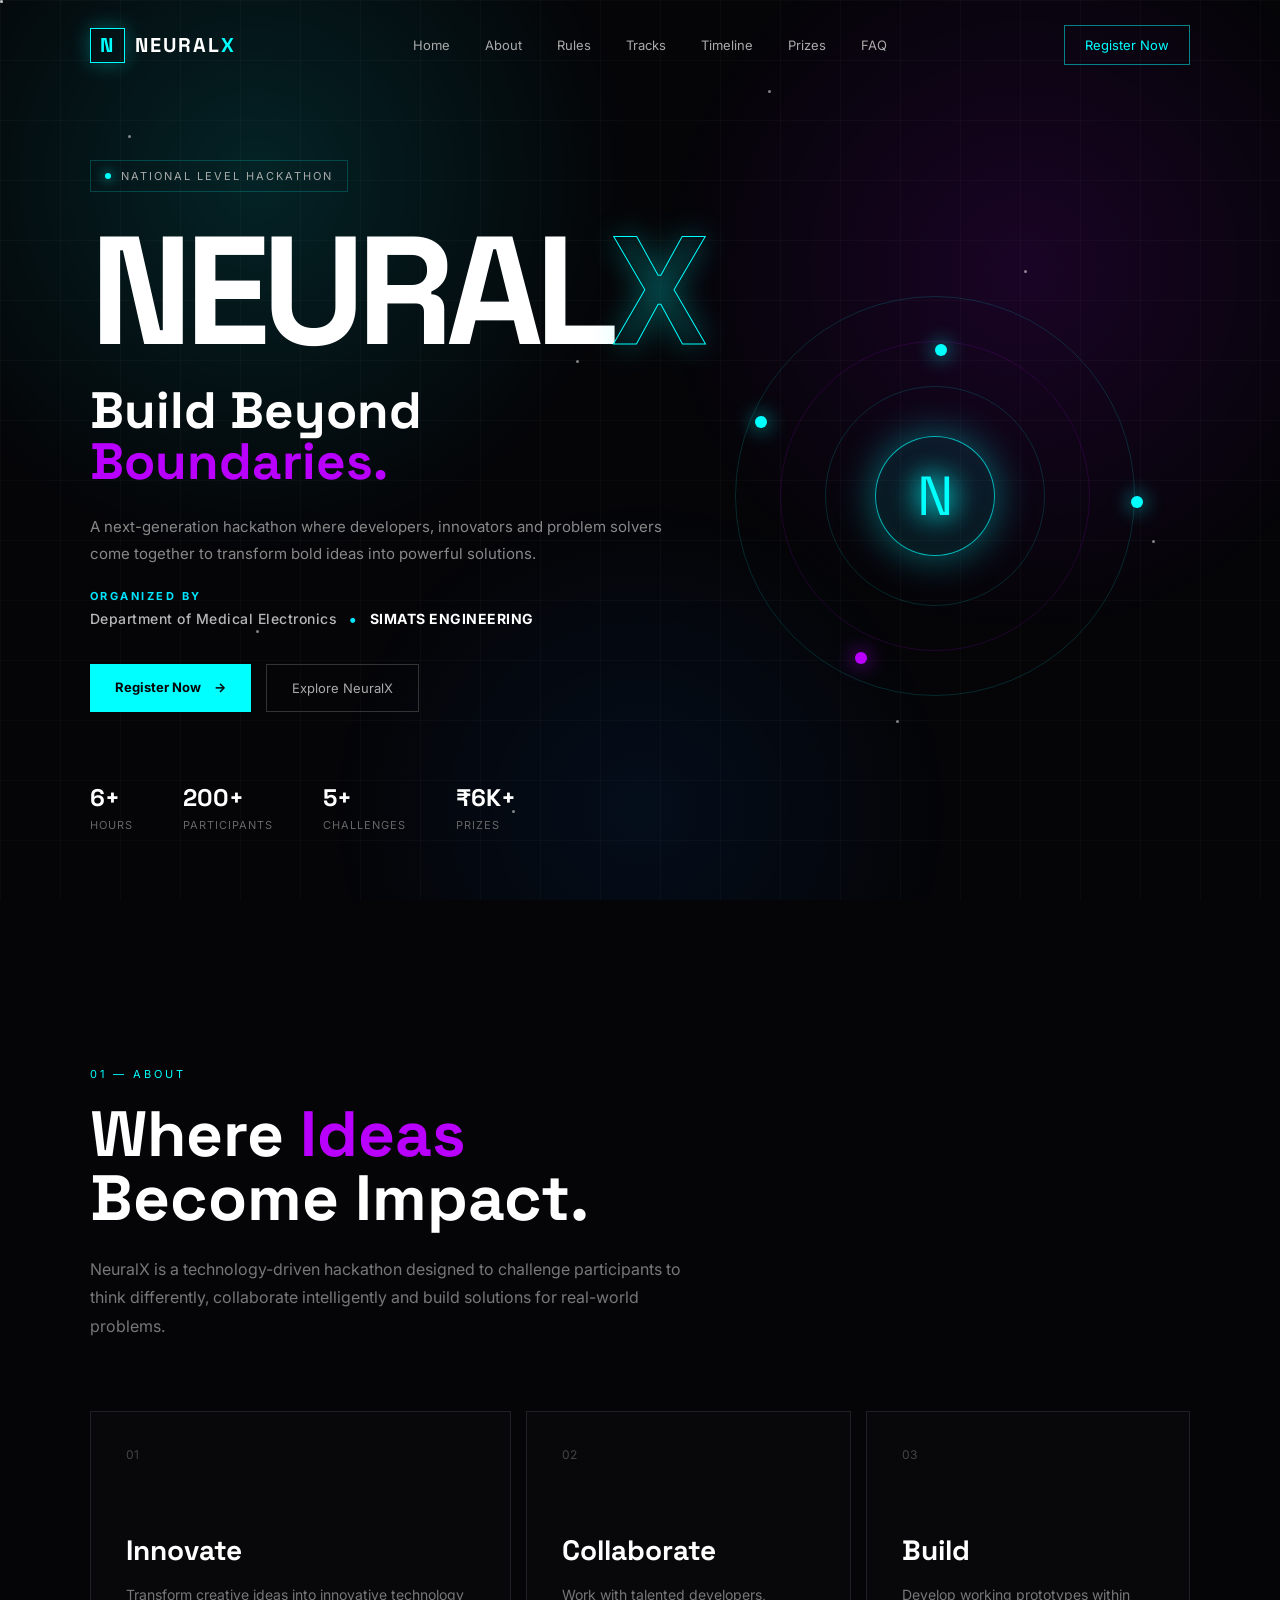
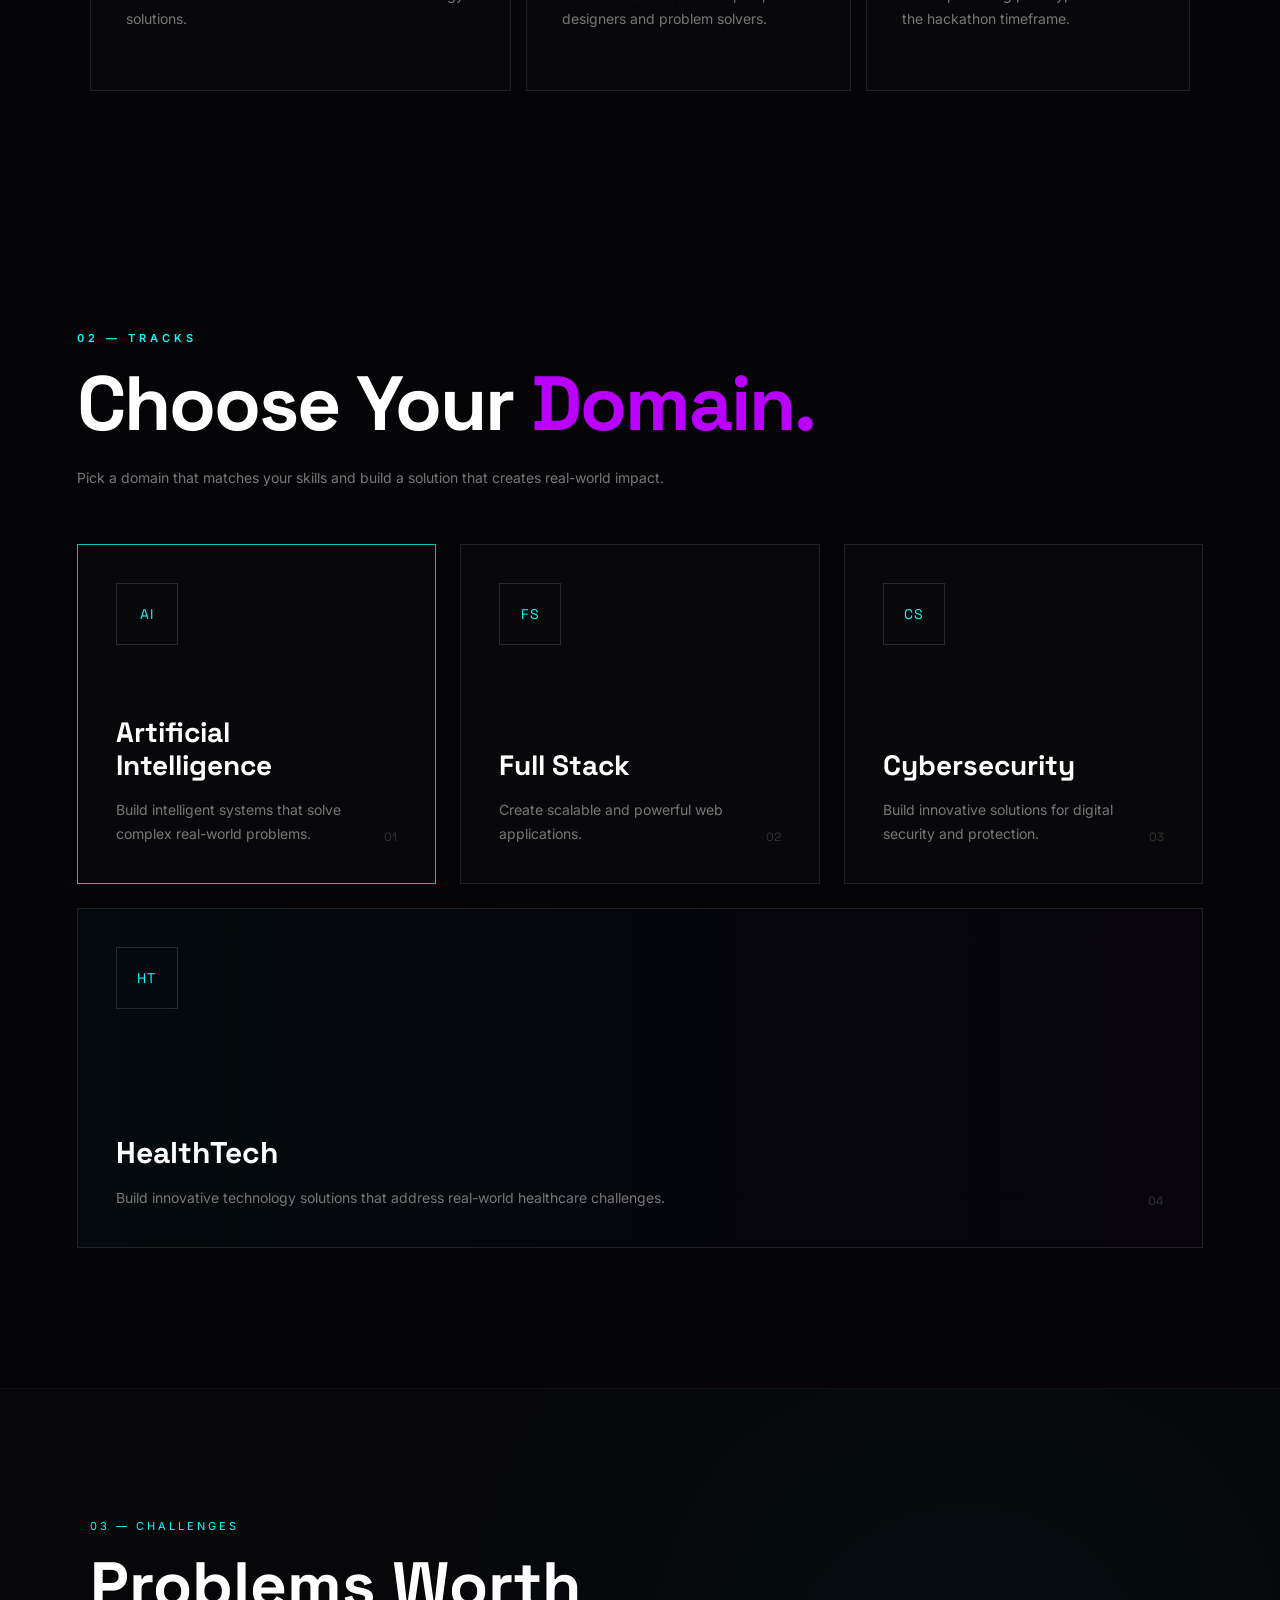
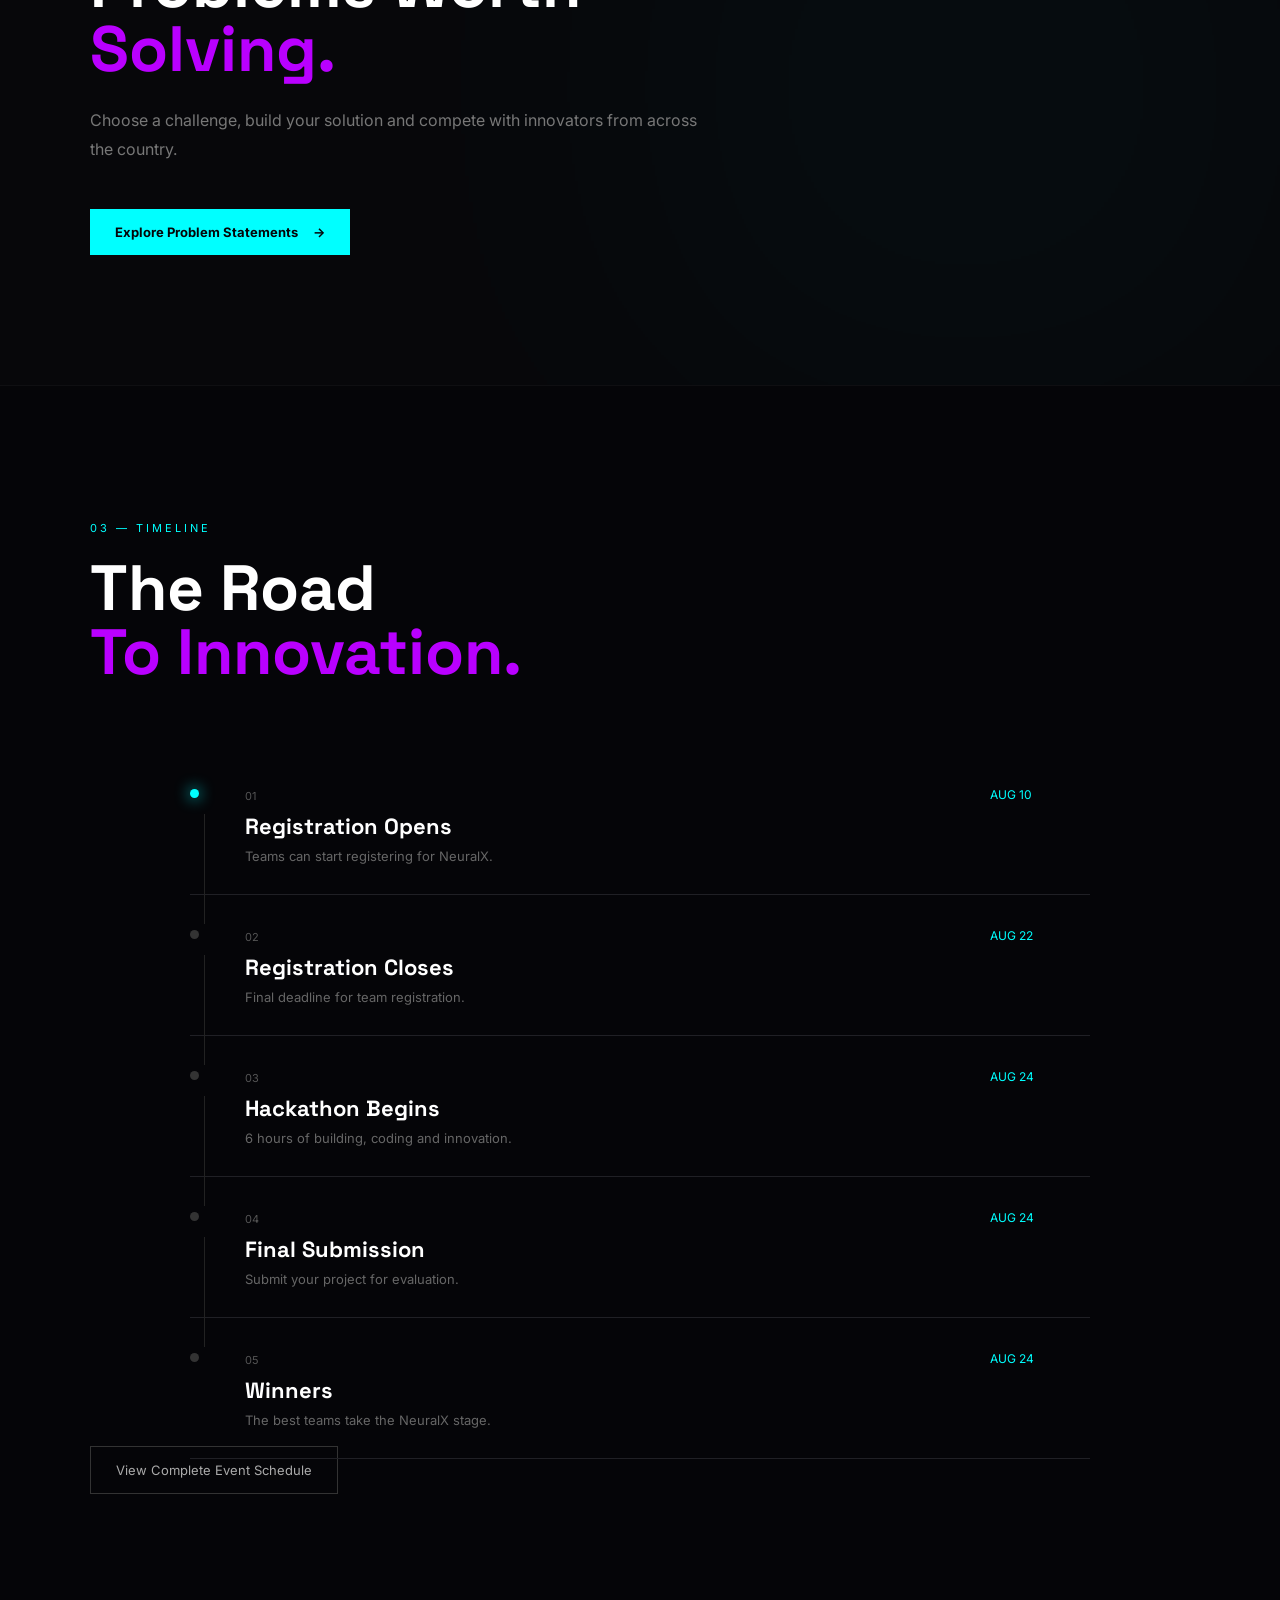
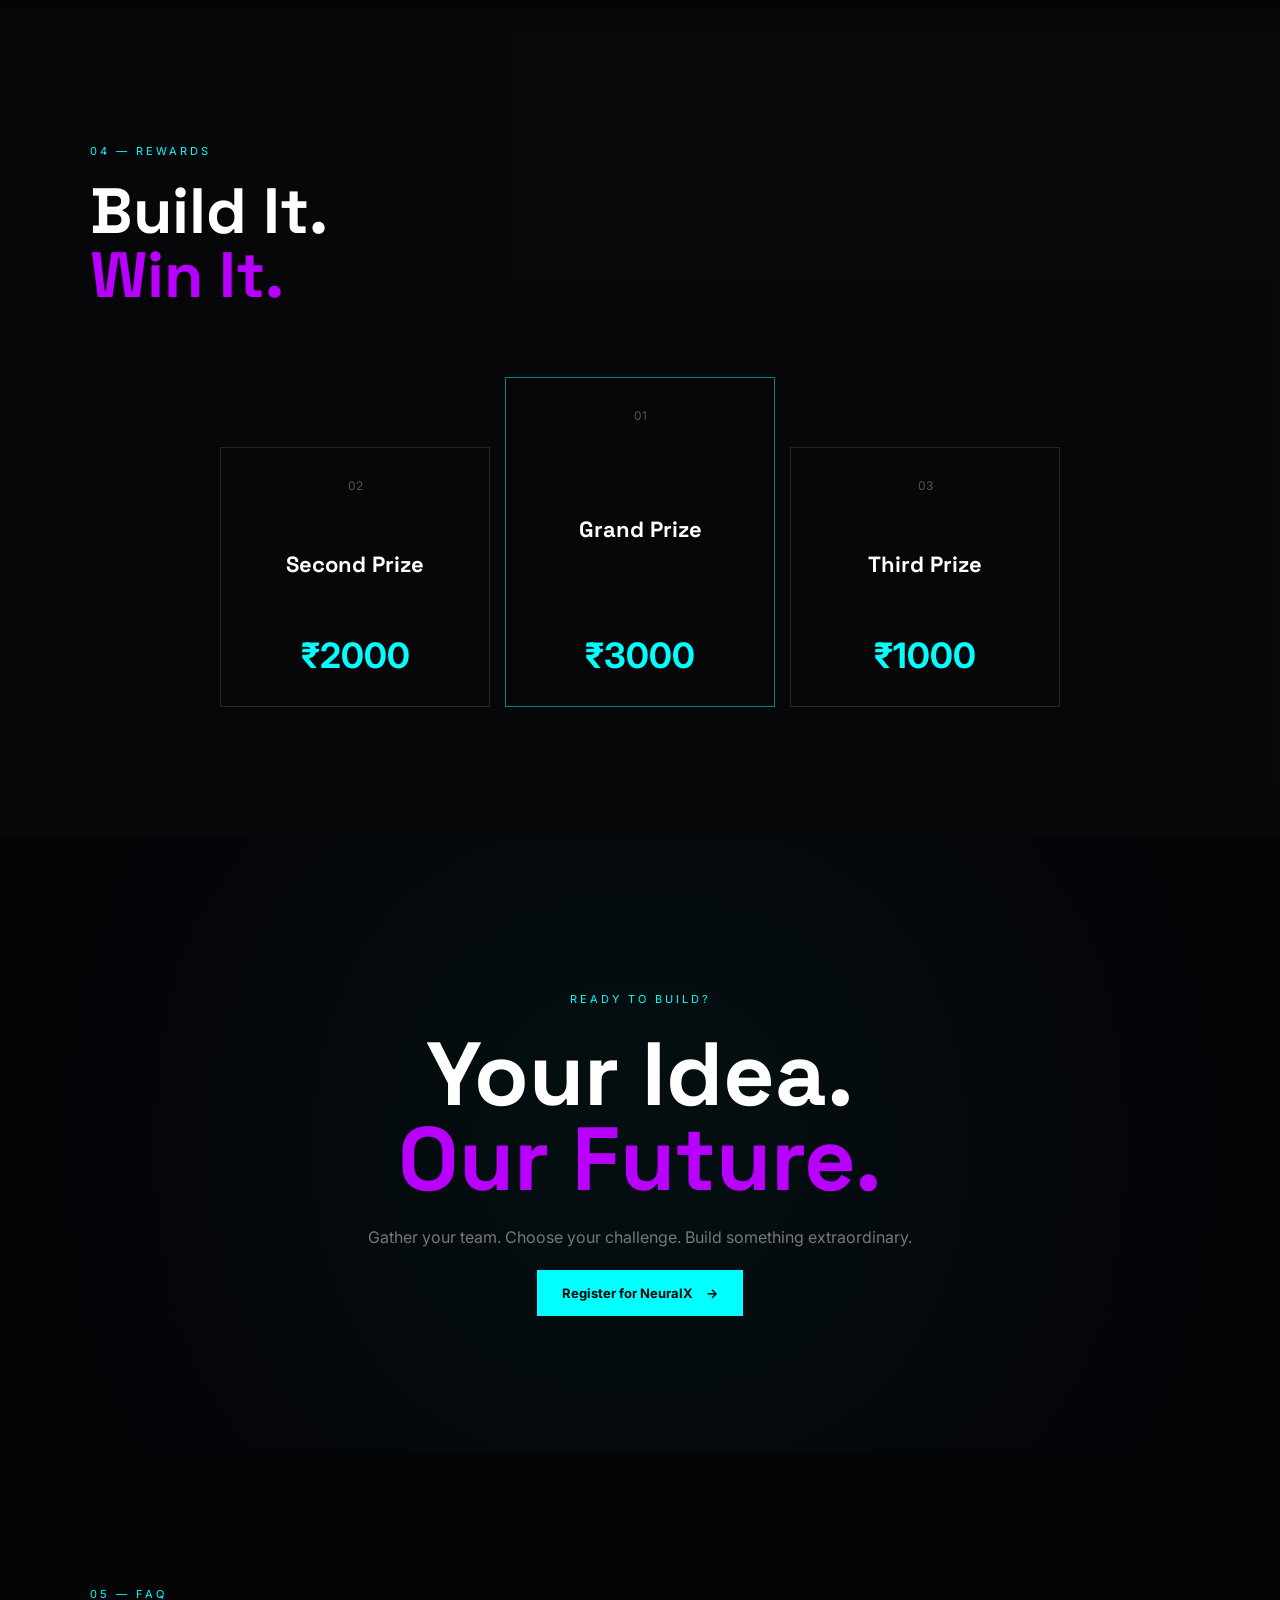
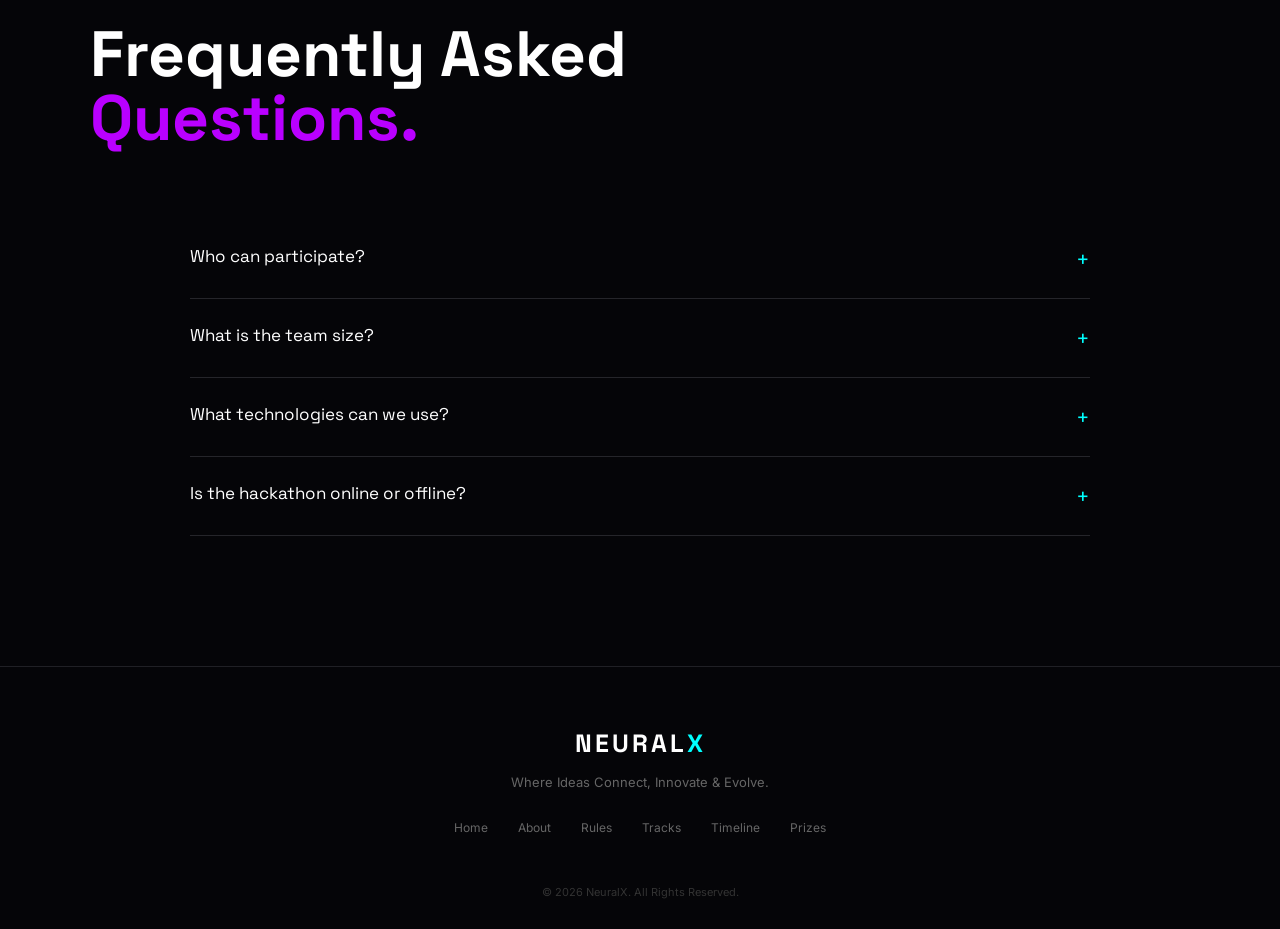
==== commit 17d2a2cb: "Update organizer section" ====
--- a/index.html
+++ b/index.html
@@ -87,18 +87,29 @@
             </p>
 
 
-            <!-- Organizer -->
             <div class="organizer-text">
 
-                <span class="organizer-label">
-                    Organized by Department of Medical Electronics
-                </span>
-
-                <span class="organizer-name">
-                    SIMATS ENGINEERING
-                </span>
-
-            </div>
+    <span class="organizer-label">
+        Organized By
+    </span>
+
+    <div class="organizer-name">
+
+        <span>
+            Department of Medical Electronics
+        </span>
+
+        <span class="organizer-divider">
+            •
+        </span>
+
+        <strong>
+            SIMATS ENGINEERING
+        </strong>
+
+    </div>
+
+</div>
 
 
             <div class="hero-buttons">
--- a/style.css
+++ b/style.css
@@ -1459,14 +1459,12 @@
 
 
 /* ============================= */
-/* ORGANIZER */
+/* ORGANIZED BY */
 /* ============================= */
 
 .organizer-text {
     margin-top: 22px;
-
     margin-bottom: 24px;
-
     position: relative;
 }
 
@@ -1476,8 +1474,7 @@
     margin-bottom: 6px;
 
     font-size: 11px;
-
-    font-weight: 600;
+    font-weight: 700;
 
     letter-spacing: 2.5px;
 
@@ -1494,10 +1491,9 @@
     gap: 10px;
 
     font-size: 14px;
-
     font-weight: 500;
 
-    letter-spacing: 0.8px;
+    letter-spacing: 0.5px;
 
     color: #b8b8b8;
 }
@@ -1505,15 +1501,18 @@
 .organizer-name strong {
     color: #ffffff;
 
-    font-weight: 600;
+    font-weight: 700;
 }
 
 .organizer-divider {
     color: #00e5ff;
 
     font-size: 16px;
-}
-
+
+    font-weight: 700;
+
+    margin: 0 2px;
+}
 
 /* ============================= */
 /* RESPONSIVE - TABLET */
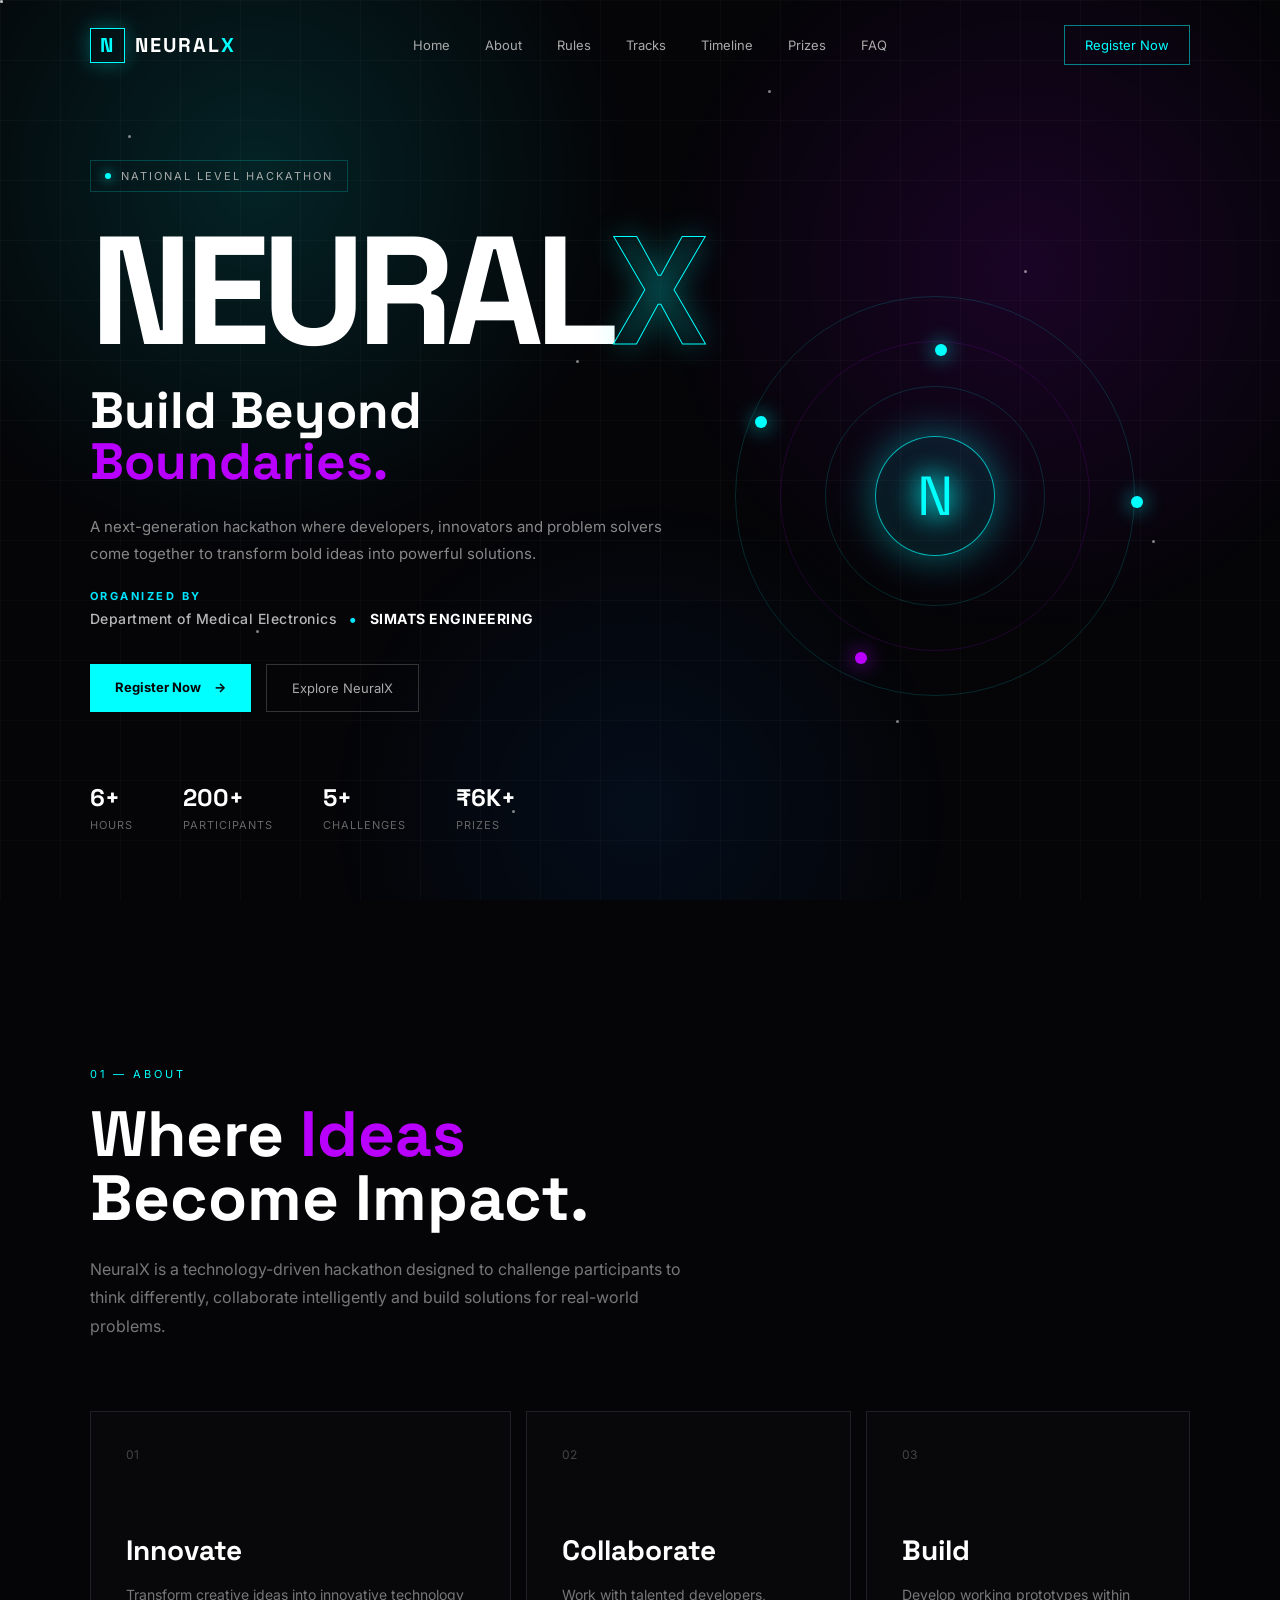
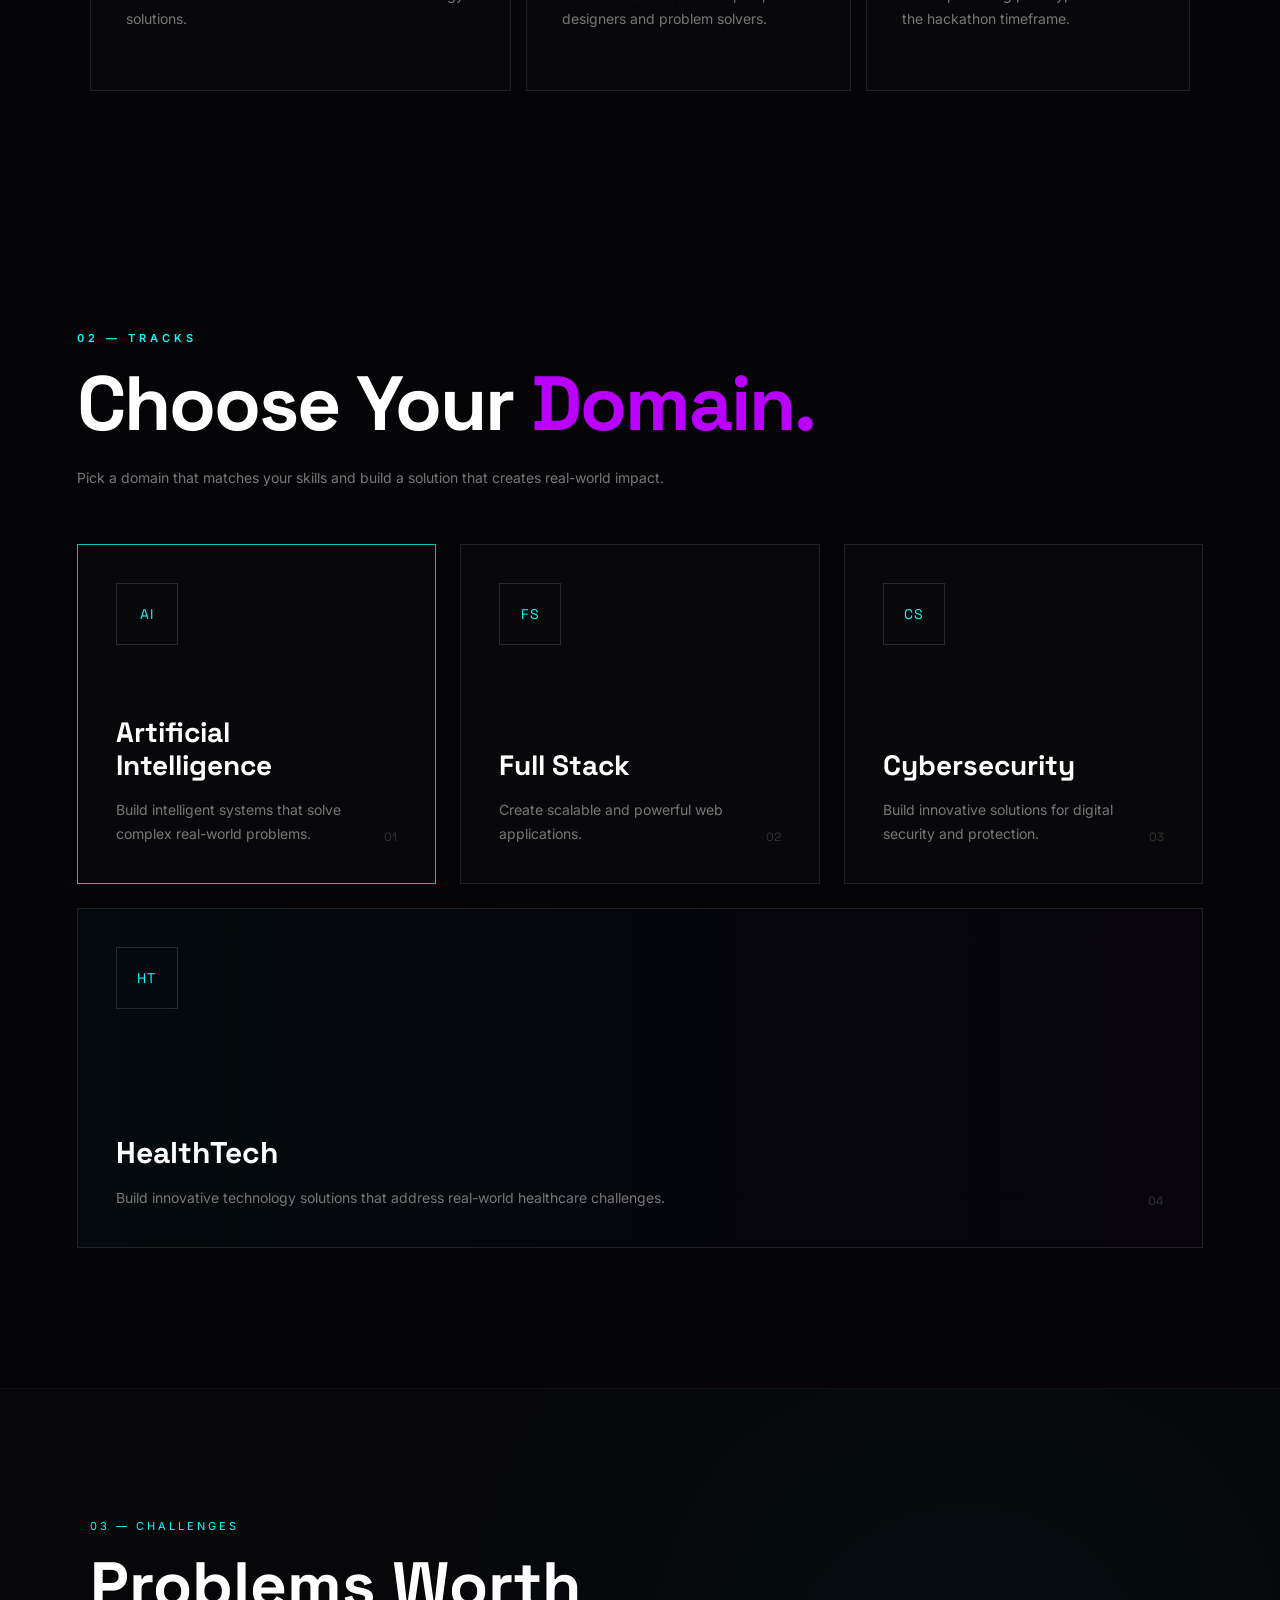
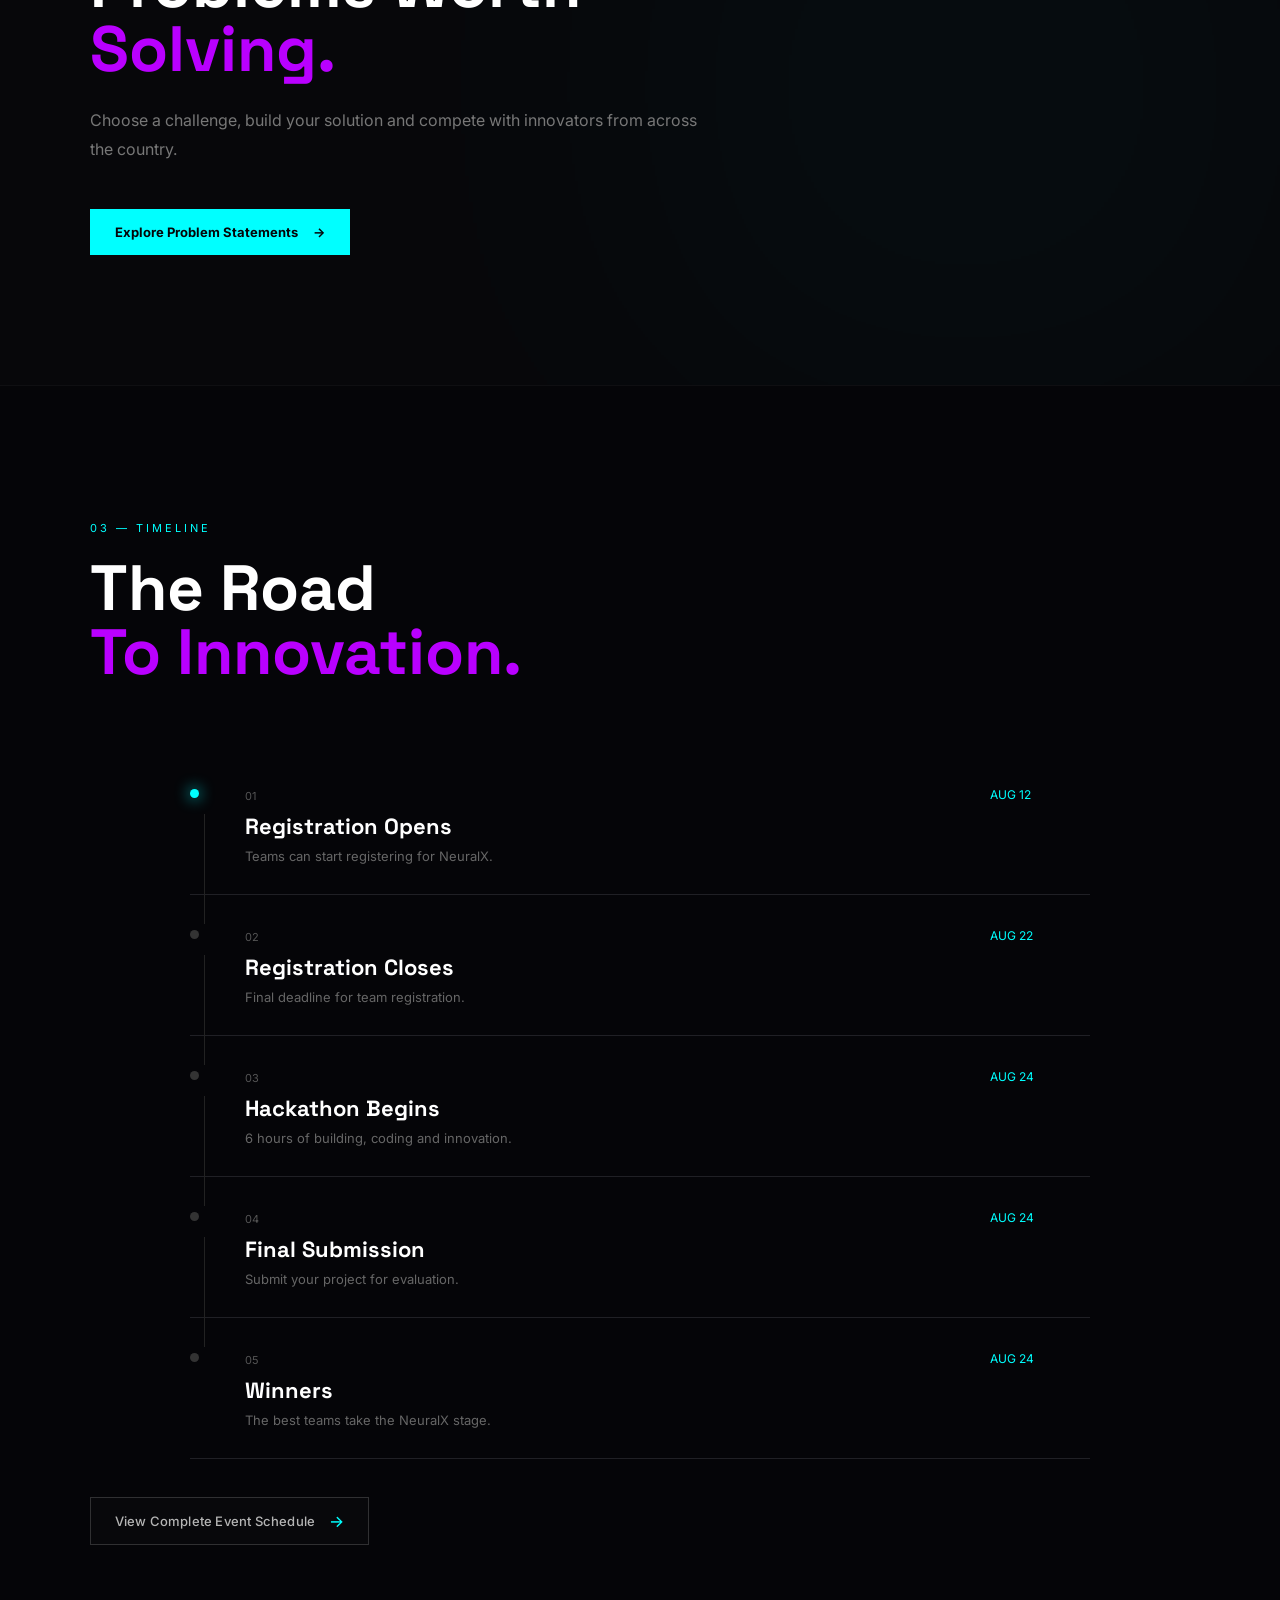
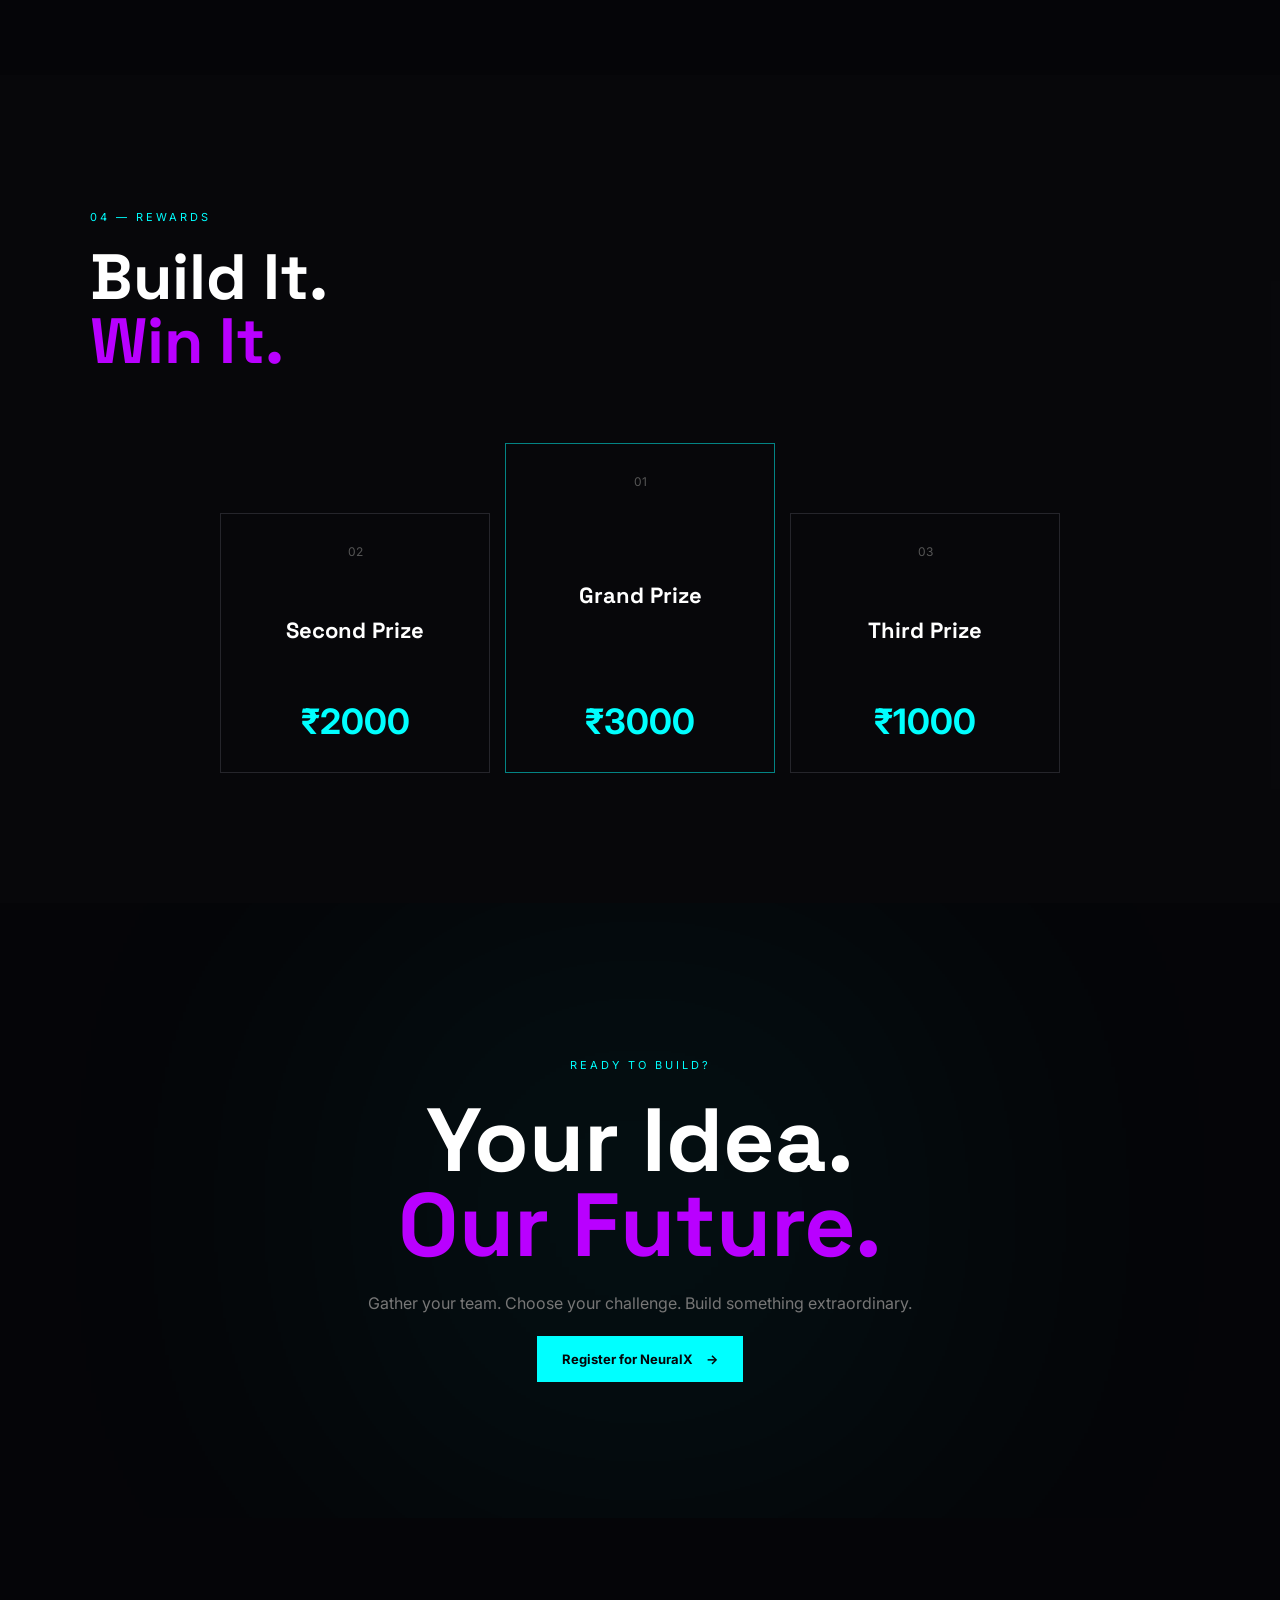
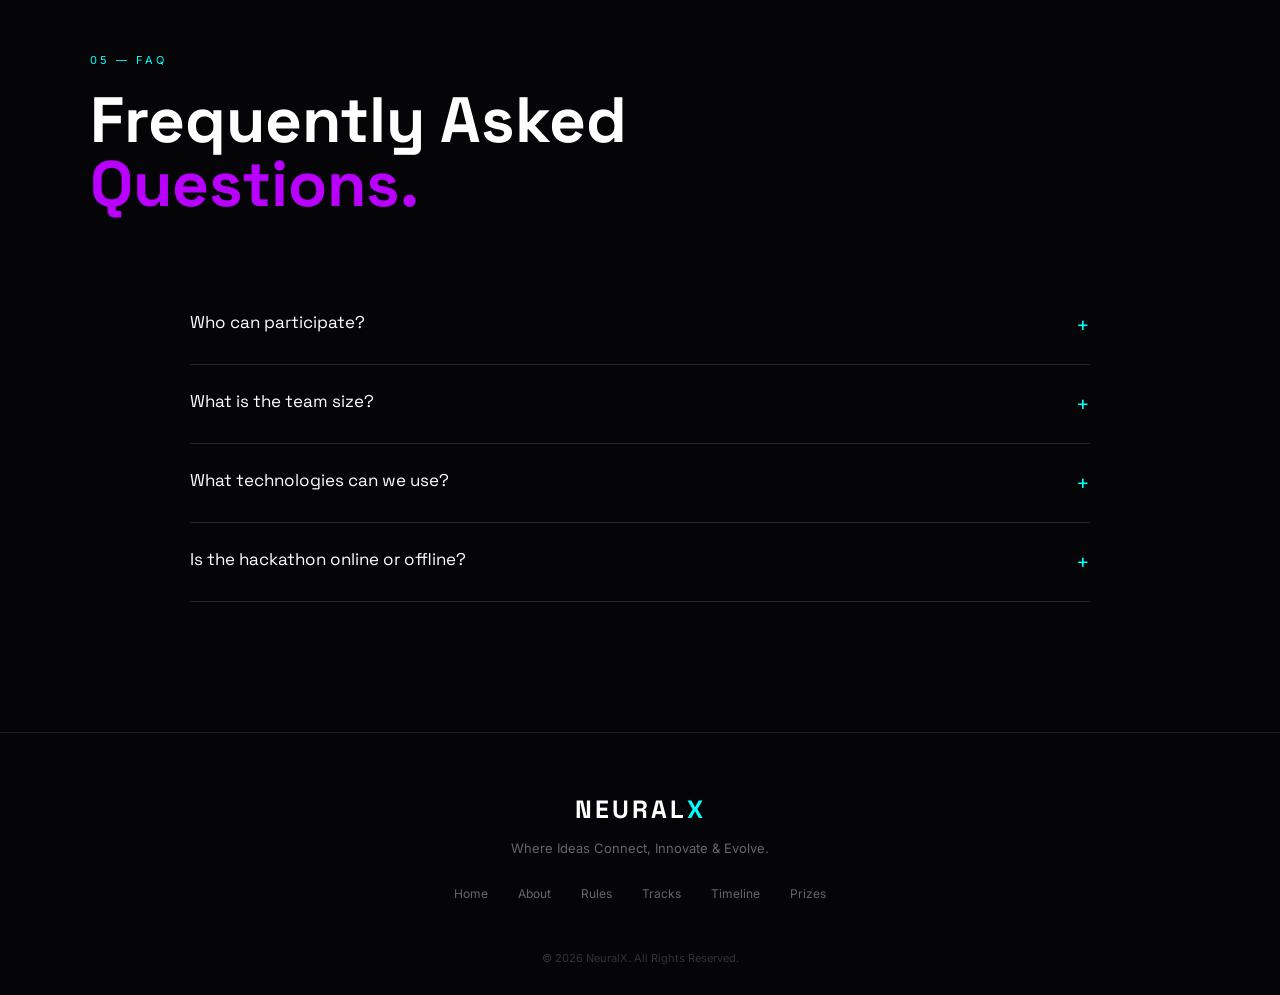
==== commit 1b94e9f0: "Update event schedule dates" ====
--- a/index.html
+++ b/index.html
@@ -487,7 +487,7 @@
                 </div>
 
                 <time>
-                    AUG 10
+                    AUG 12
                 </time>
 
             </div>
--- a/style.css
+++ b/style.css
@@ -2207,4 +2207,101 @@
 
         font-size: 26px;
     }
+}
+/* =========================================================
+   TIMELINE SCHEDULE BUTTON
+   ========================================================= */
+
+#timeline > .secondary-button {
+    display: inline-flex;
+
+    align-items: center;
+    justify-content: center;
+
+    width: auto;
+    min-width: 245px;
+    height: 48px;
+
+    margin-top: 38px;
+    margin-left: 0;
+
+    padding: 0 24px;
+
+    border: 1px solid rgba(255, 255, 255, 0.16);
+
+    background: rgba(255, 255, 255, 0.015);
+
+    color: #b5b5b5;
+
+    font-family: "Inter", sans-serif;
+    font-size: 13px;
+    font-weight: 500;
+
+    text-decoration: none;
+
+    letter-spacing: 0.2px;
+
+    transition:
+        color 0.3s ease,
+        border-color 0.3s ease,
+        background 0.3s ease,
+        transform 0.3s ease;
+}
+
+
+/* Arrow / visual indicator */
+
+#timeline > .secondary-button::after {
+    content: "→";
+
+    margin-left: 14px;
+
+    color: #00ffff;
+
+    font-size: 16px;
+
+    transition:
+        transform 0.3s ease;
+}
+
+
+/* Hover */
+
+#timeline > .secondary-button:hover {
+
+    color: #ffffff;
+
+    border-color:
+        rgba(0, 255, 255, 0.55);
+
+    background:
+        rgba(0, 255, 255, 0.035);
+
+    transform: translateY(-2px);
+}
+
+
+#timeline > .secondary-button:hover::after {
+    transform: translateX(5px);
+}
+
+
+/* =========================================================
+   MOBILE
+   ========================================================= */
+
+@media (max-width: 650px) {
+
+    #timeline > .secondary-button {
+
+        width: 100%;
+        max-width: 280px;
+
+        min-width: 0;
+
+        height: 46px;
+
+        margin-top: 30px;
+    }
+
 }
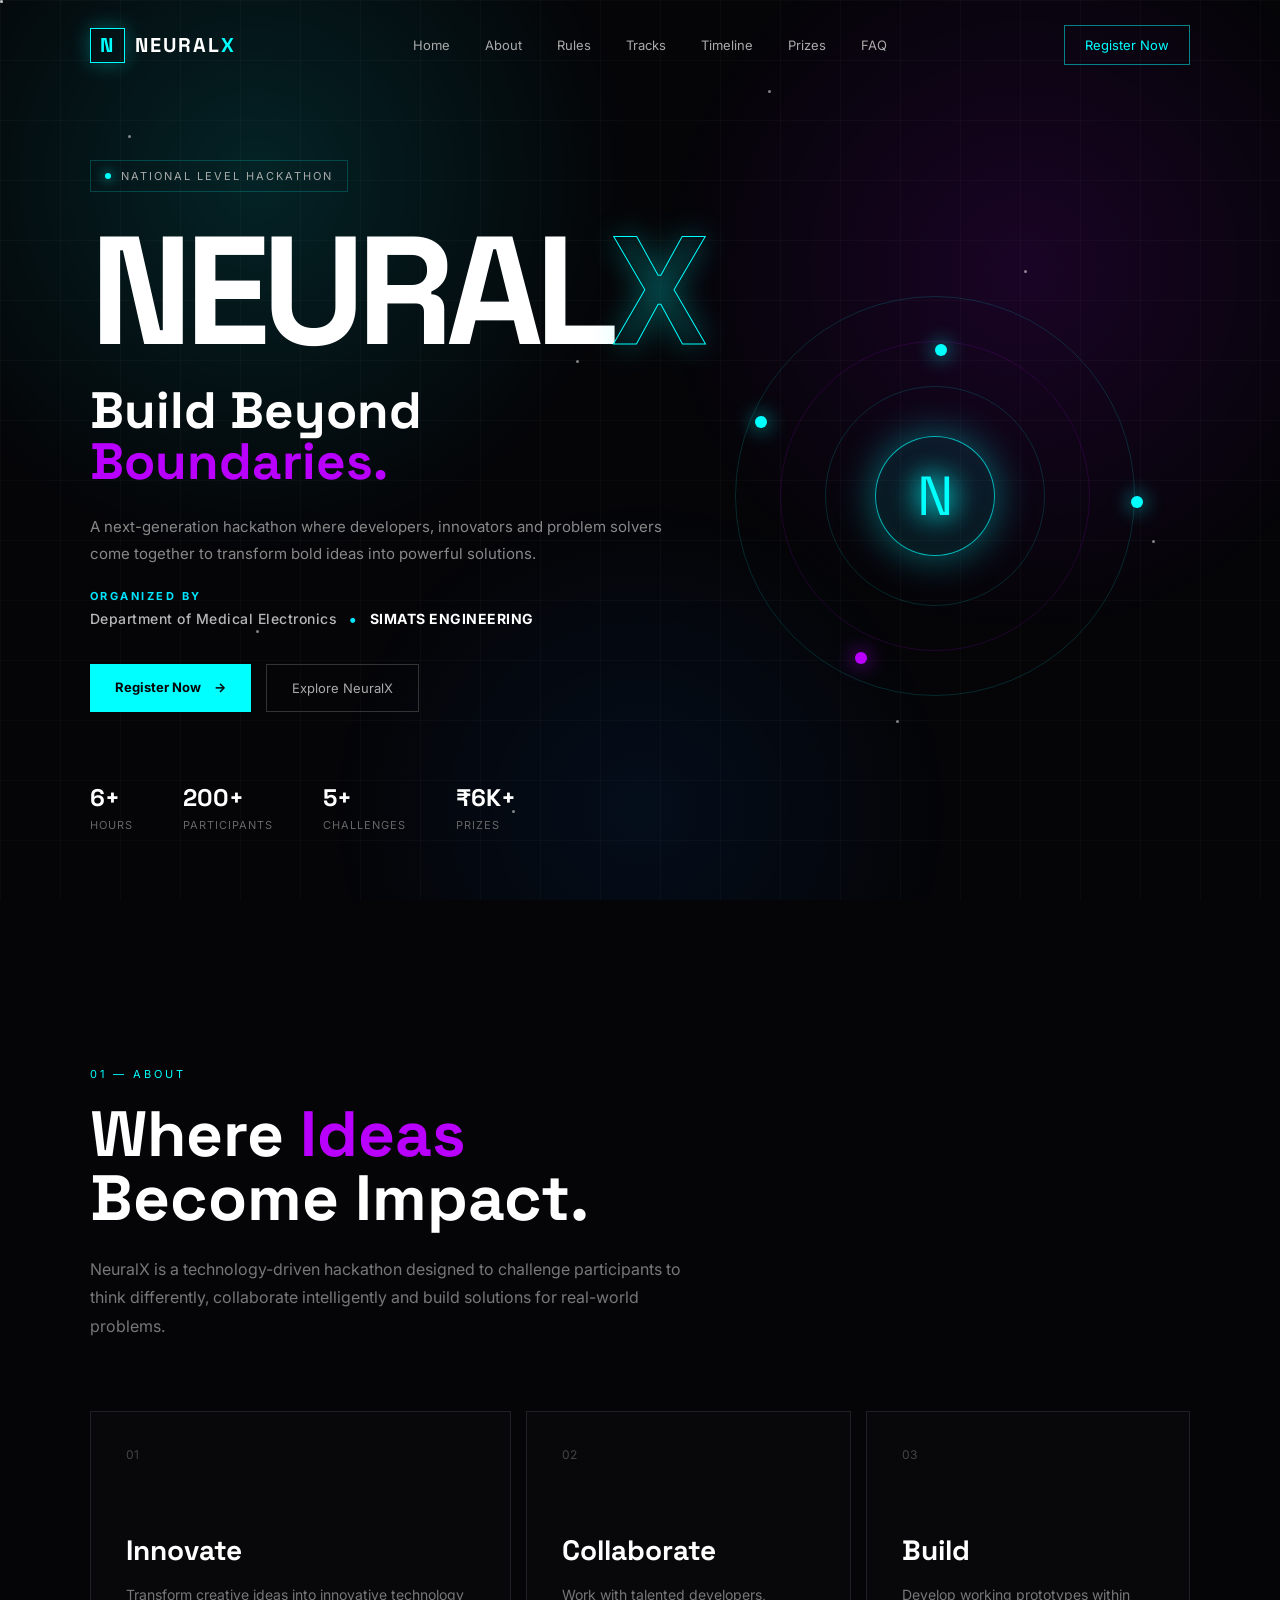
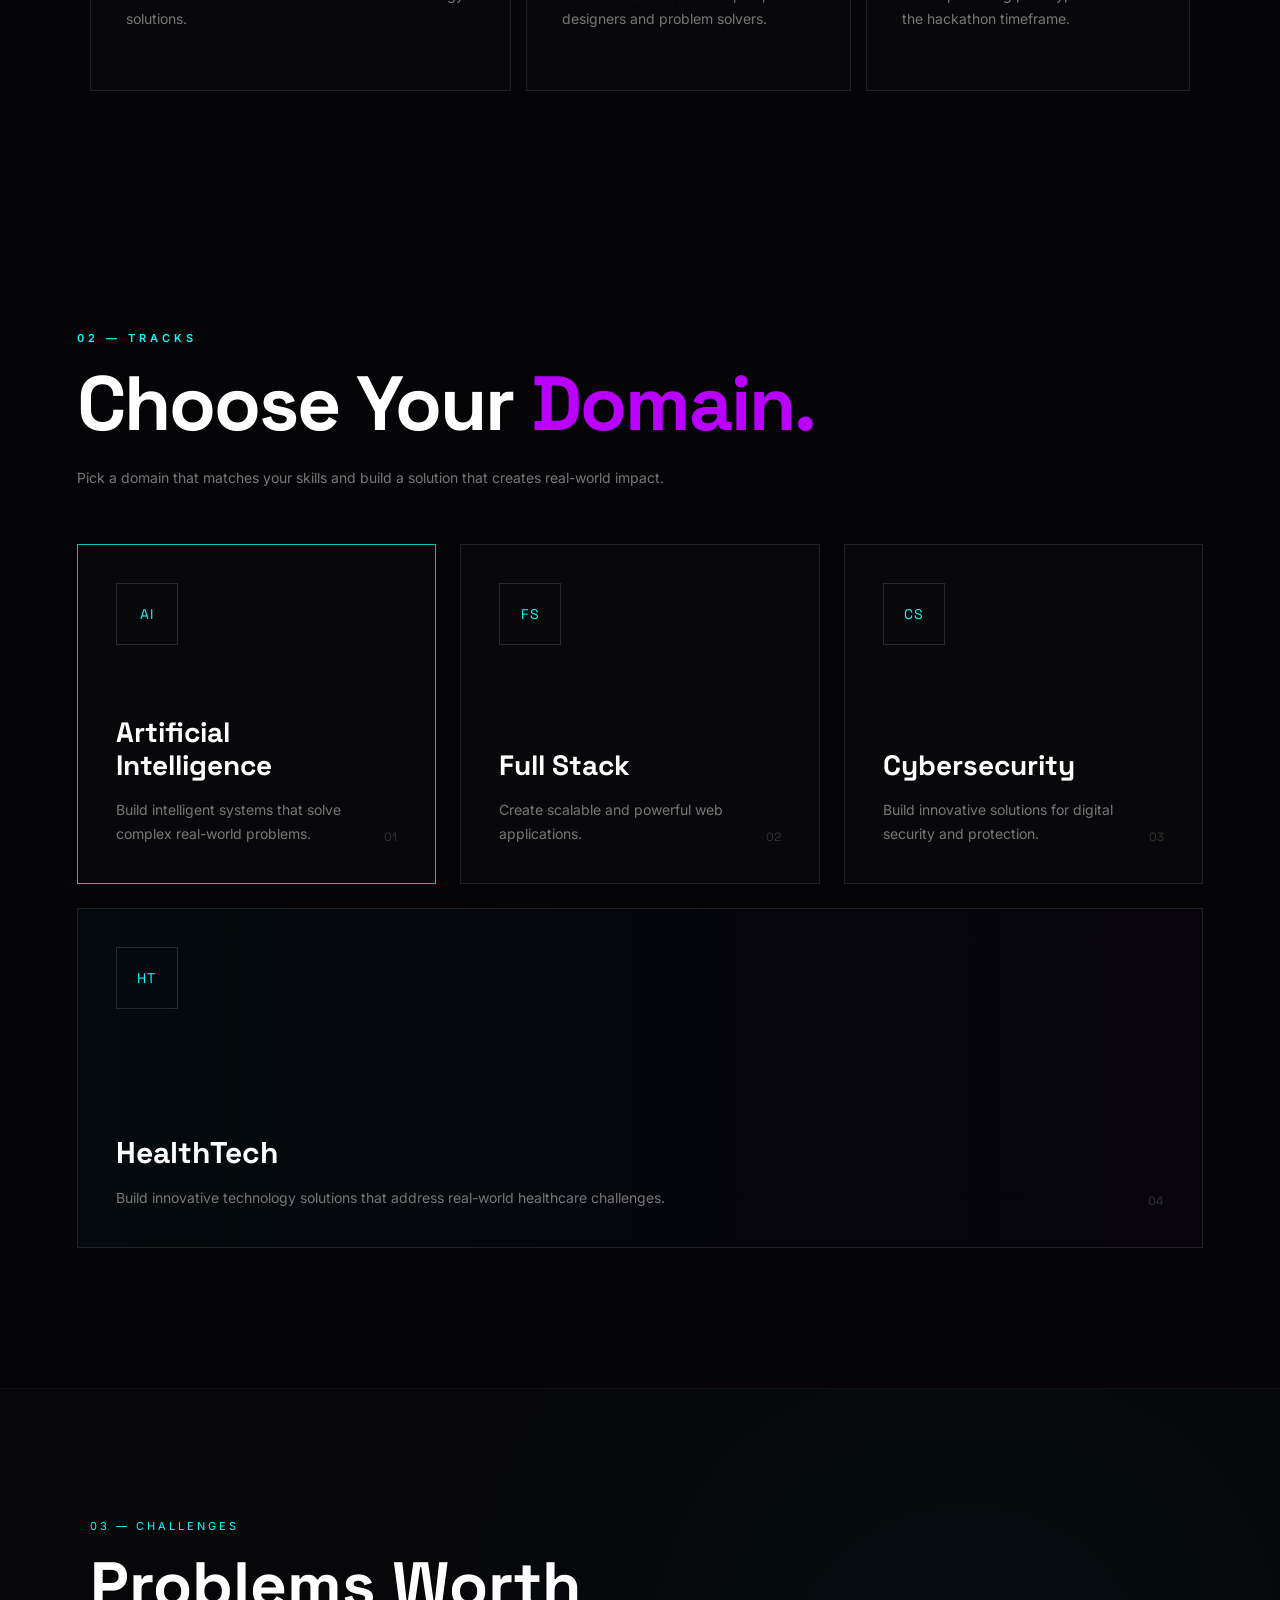
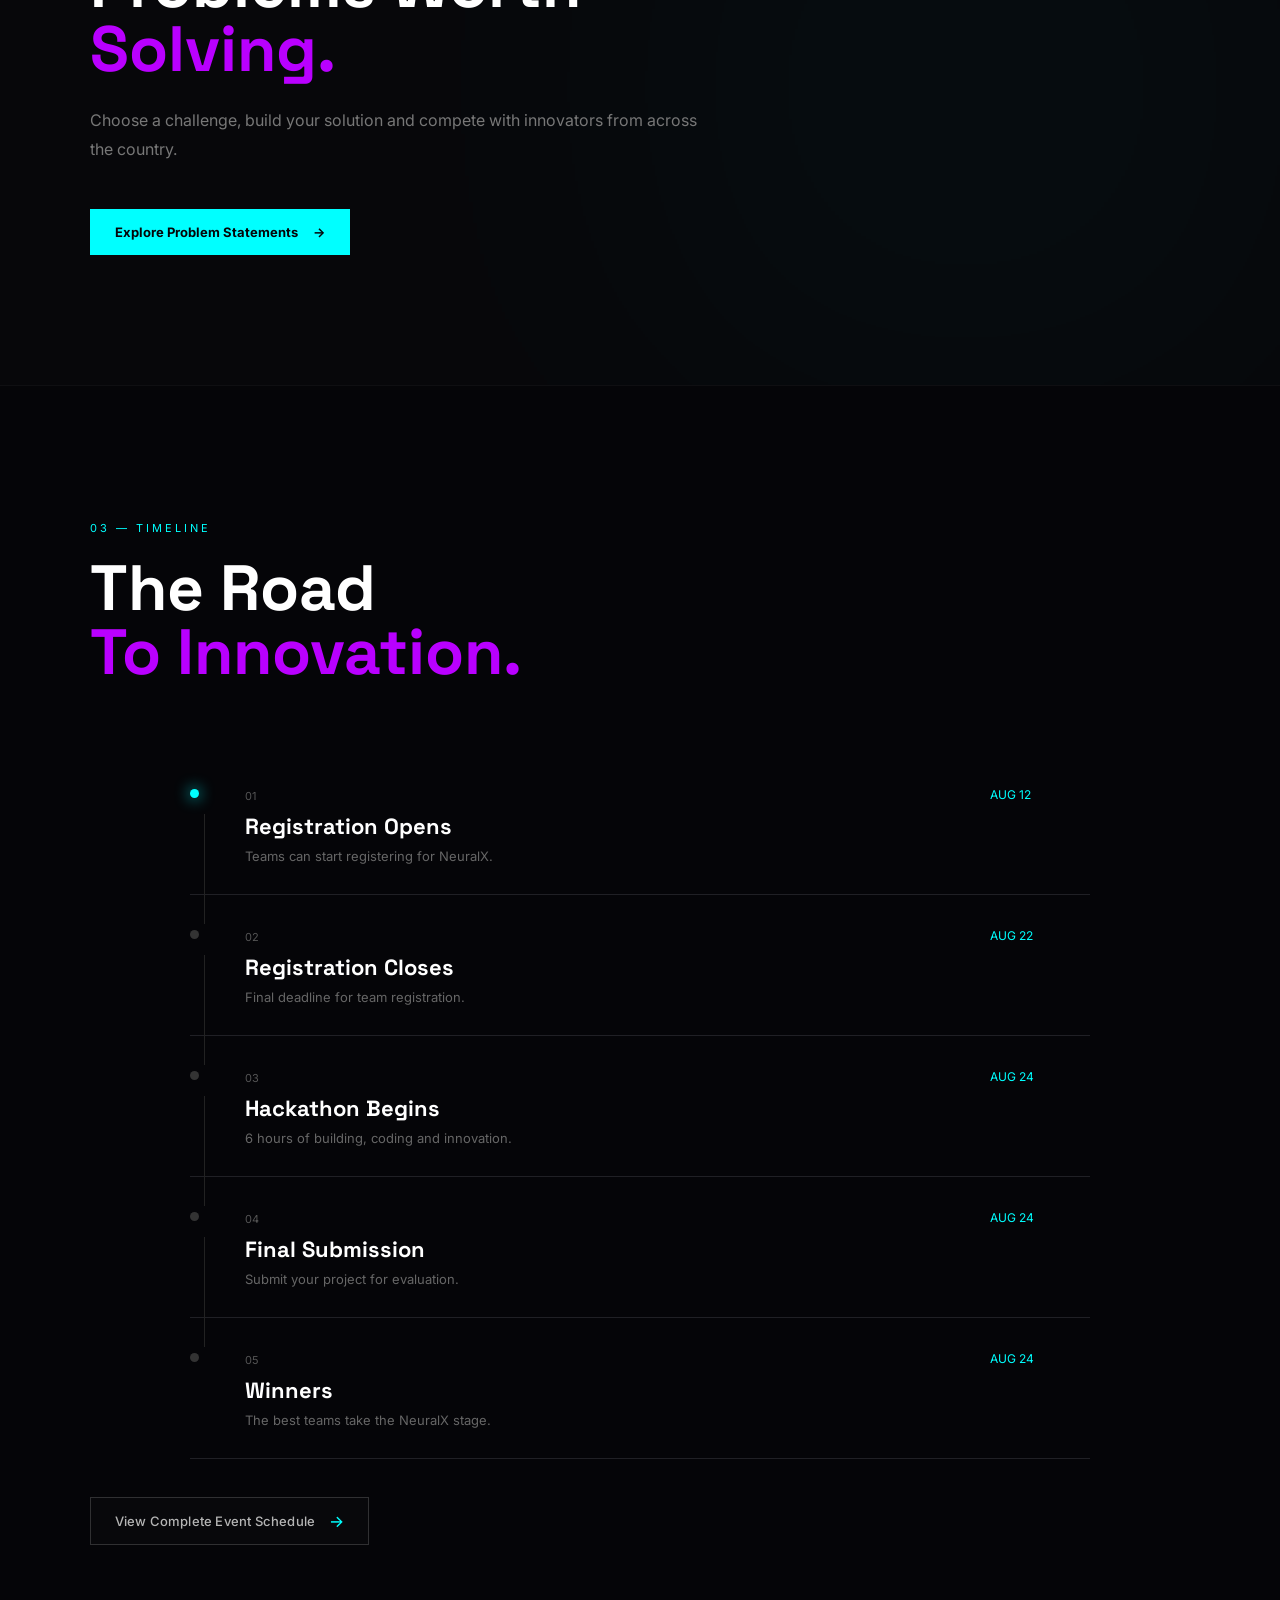
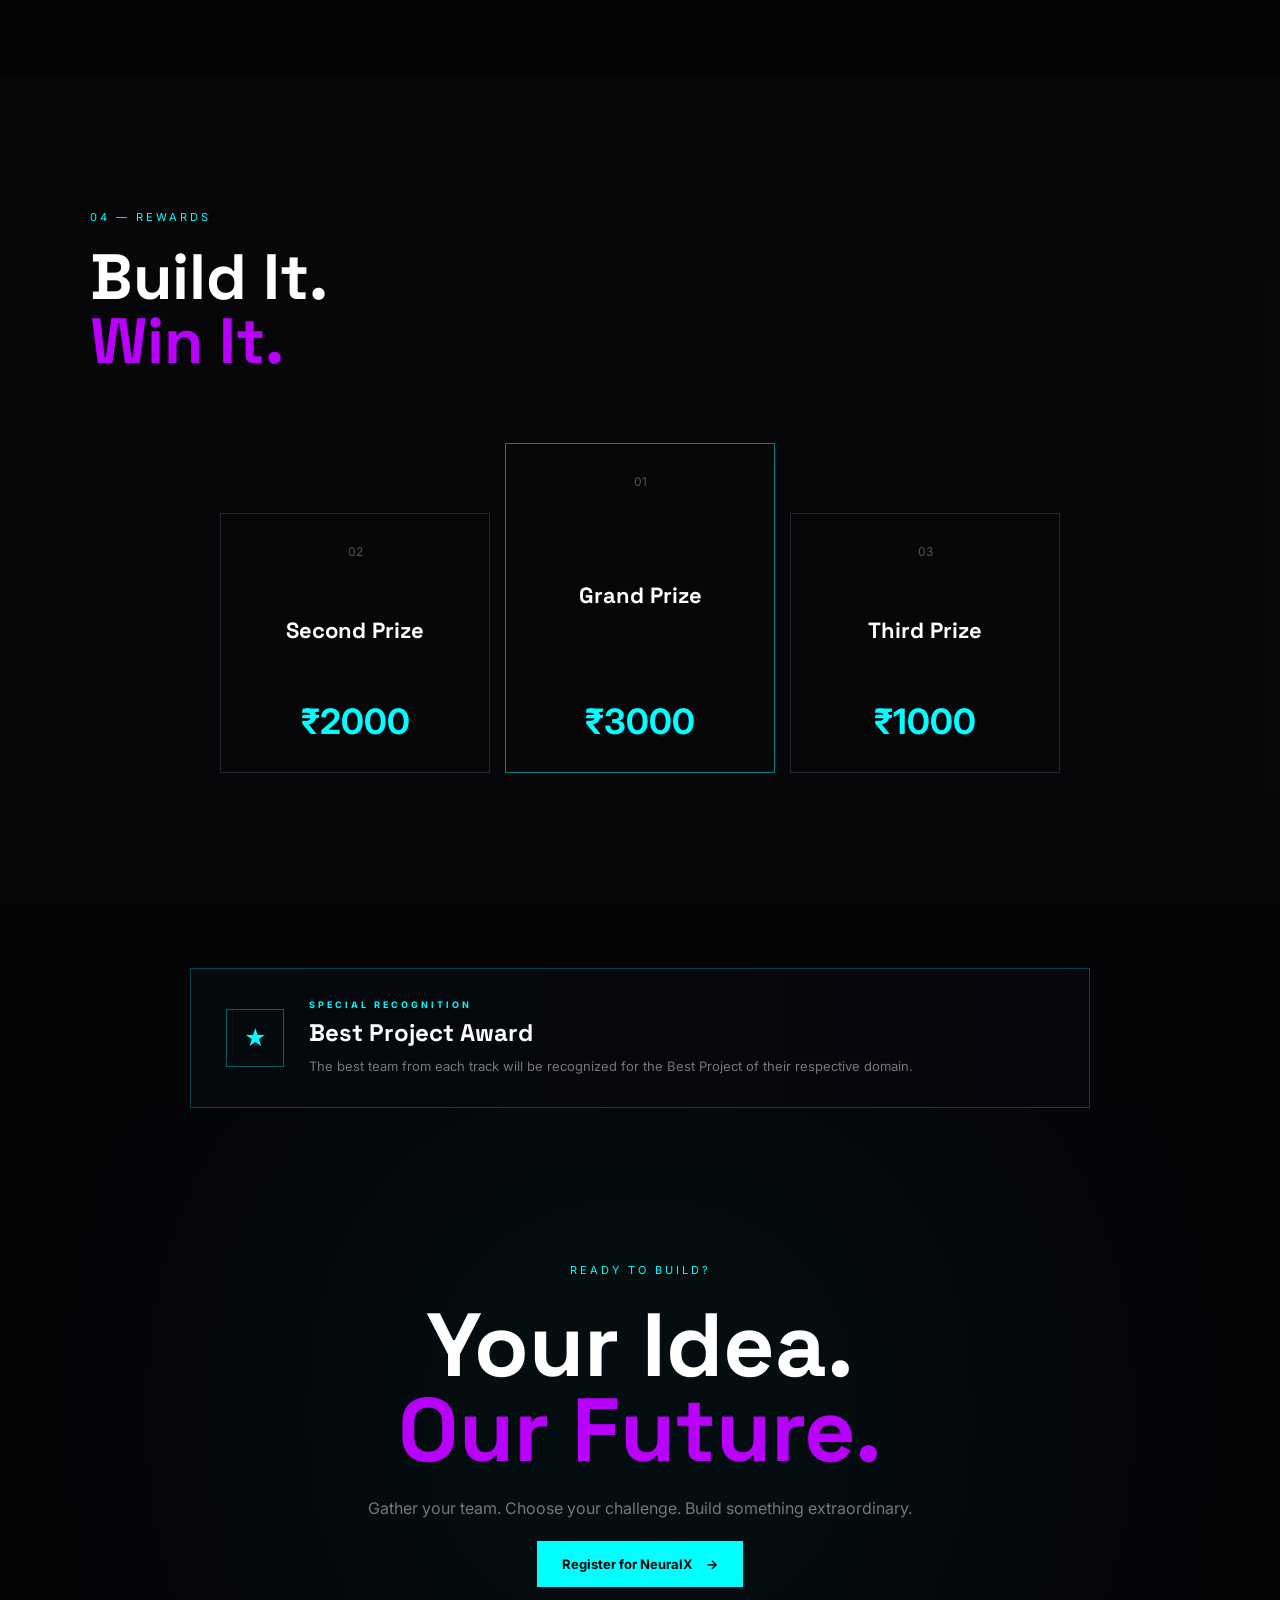
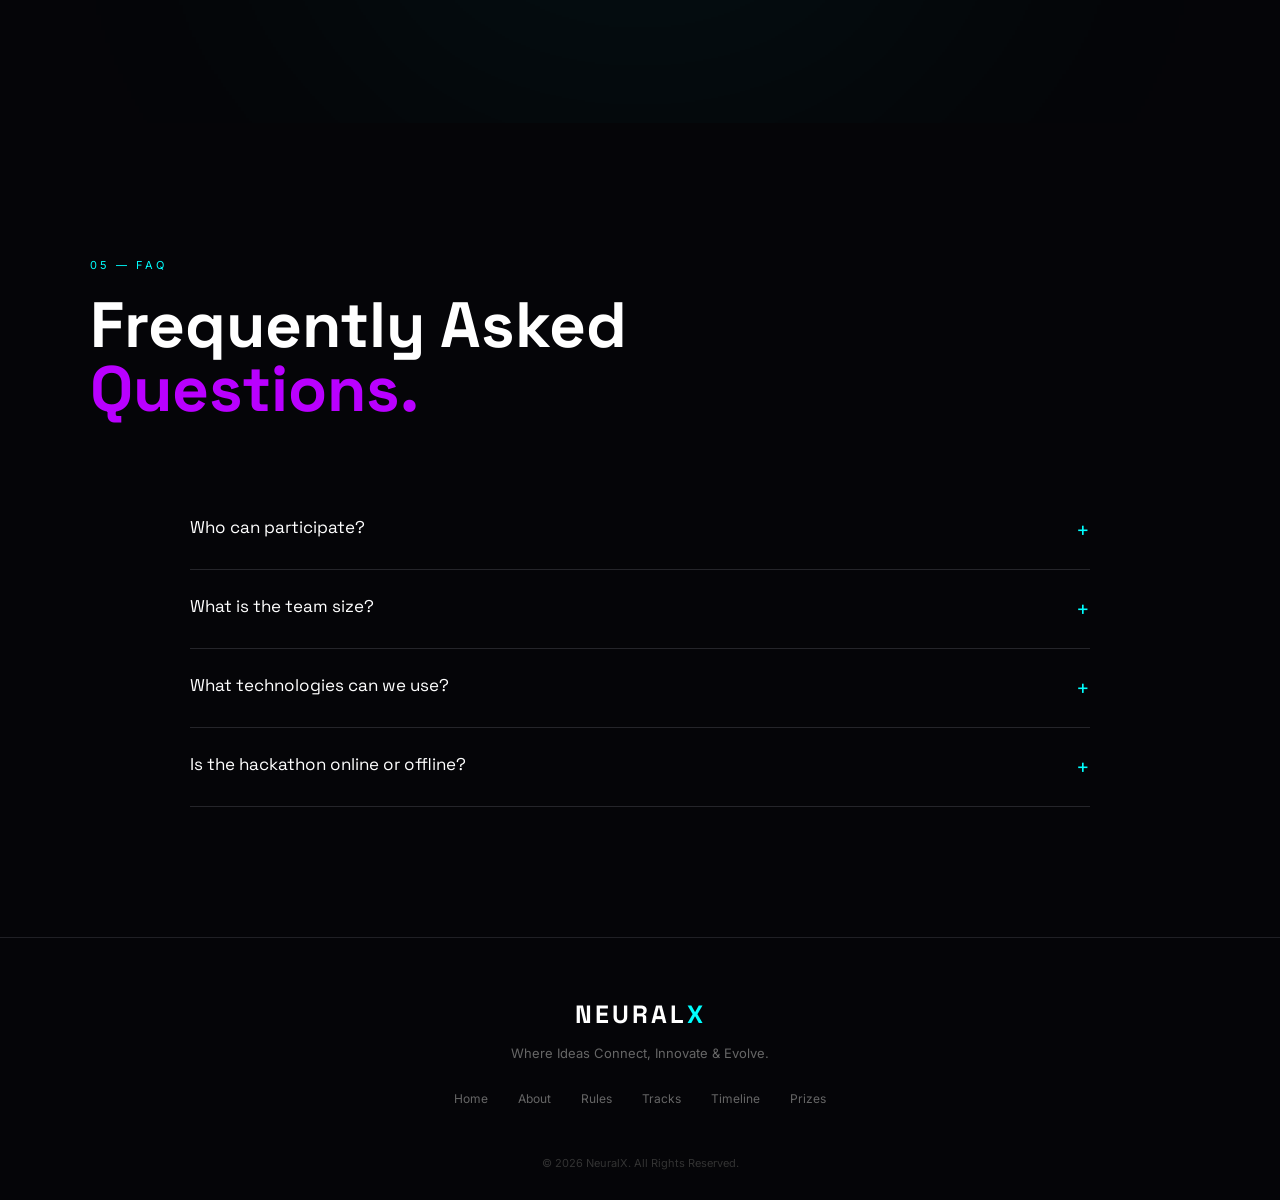
==== commit e07380f2: "Add best project award" ====
--- a/index.html
+++ b/index.html
@@ -707,6 +707,31 @@
 
     </section>
 
+    <div class="domain-award">
+
+    <div class="domain-award-icon">
+        ★
+    </div>
+
+    <div class="domain-award-content">
+
+        <span>
+            SPECIAL RECOGNITION
+        </span>
+
+        <h3>
+            Best Project Award
+        </h3>
+
+        <p>
+            The best team from each track will be recognized
+            for the Best Project of their respective domain.
+        </p>
+
+    </div>
+
+</div>
+
 
 
     <!-- Register CTA -->
--- a/style.css
+++ b/style.css
@@ -2304,4 +2304,127 @@
         margin-top: 30px;
     }
 
+}
+/* =========================================================
+   BEST PROJECT AWARD
+   ========================================================= */
+
+.domain-award {
+    width: 100%;
+    max-width: 900px;
+
+    margin: 65px auto 0;
+    padding: 30px 35px;
+
+    display: flex;
+    align-items: center;
+
+    gap: 25px;
+
+    border: 1px solid rgba(0, 255, 255, 0.25);
+
+    background:
+        linear-gradient(
+            90deg,
+            rgba(0, 255, 255, 0.025),
+            rgba(185, 0, 255, 0.025)
+        );
+
+    position: relative;
+
+    transition:
+        border-color 0.3s ease,
+        transform 0.3s ease;
+}
+
+.domain-award:hover {
+    border-color: rgba(0, 255, 255, 0.55);
+
+    transform: translateY(-3px);
+}
+
+
+/* Icon */
+
+.domain-award-icon {
+    width: 58px;
+    height: 58px;
+
+    flex-shrink: 0;
+
+    display: flex;
+    align-items: center;
+    justify-content: center;
+
+    border: 1px solid rgba(0, 255, 255, 0.35);
+
+    color: #00ffff;
+
+    font-size: 22px;
+}
+
+
+/* Content */
+
+.domain-award-content span {
+    display: block;
+
+    margin-bottom: 7px;
+
+    color: #00ffff;
+
+    font-size: 9px;
+    font-weight: 700;
+
+    letter-spacing: 3px;
+}
+
+
+.domain-award-content h3 {
+    margin: 0 0 8px;
+
+    color: #ffffff;
+
+    font-family: "Space Grotesk", sans-serif;
+
+    font-size: 24px;
+}
+
+
+.domain-award-content p {
+    margin: 0;
+
+    color: #777;
+
+    font-size: 13px;
+
+    line-height: 1.6;
+}
+
+
+/* Mobile */
+
+@media (max-width: 600px) {
+
+    .domain-award {
+        padding: 25px;
+
+        align-items: flex-start;
+
+        gap: 18px;
+    }
+
+    .domain-award-icon {
+        width: 48px;
+        height: 48px;
+    }
+
+    .domain-award-content h3 {
+        font-size: 20px;
+    }
+
+    .domain-award-content p {
+        font-size: 12px;
+    }
+
 }
